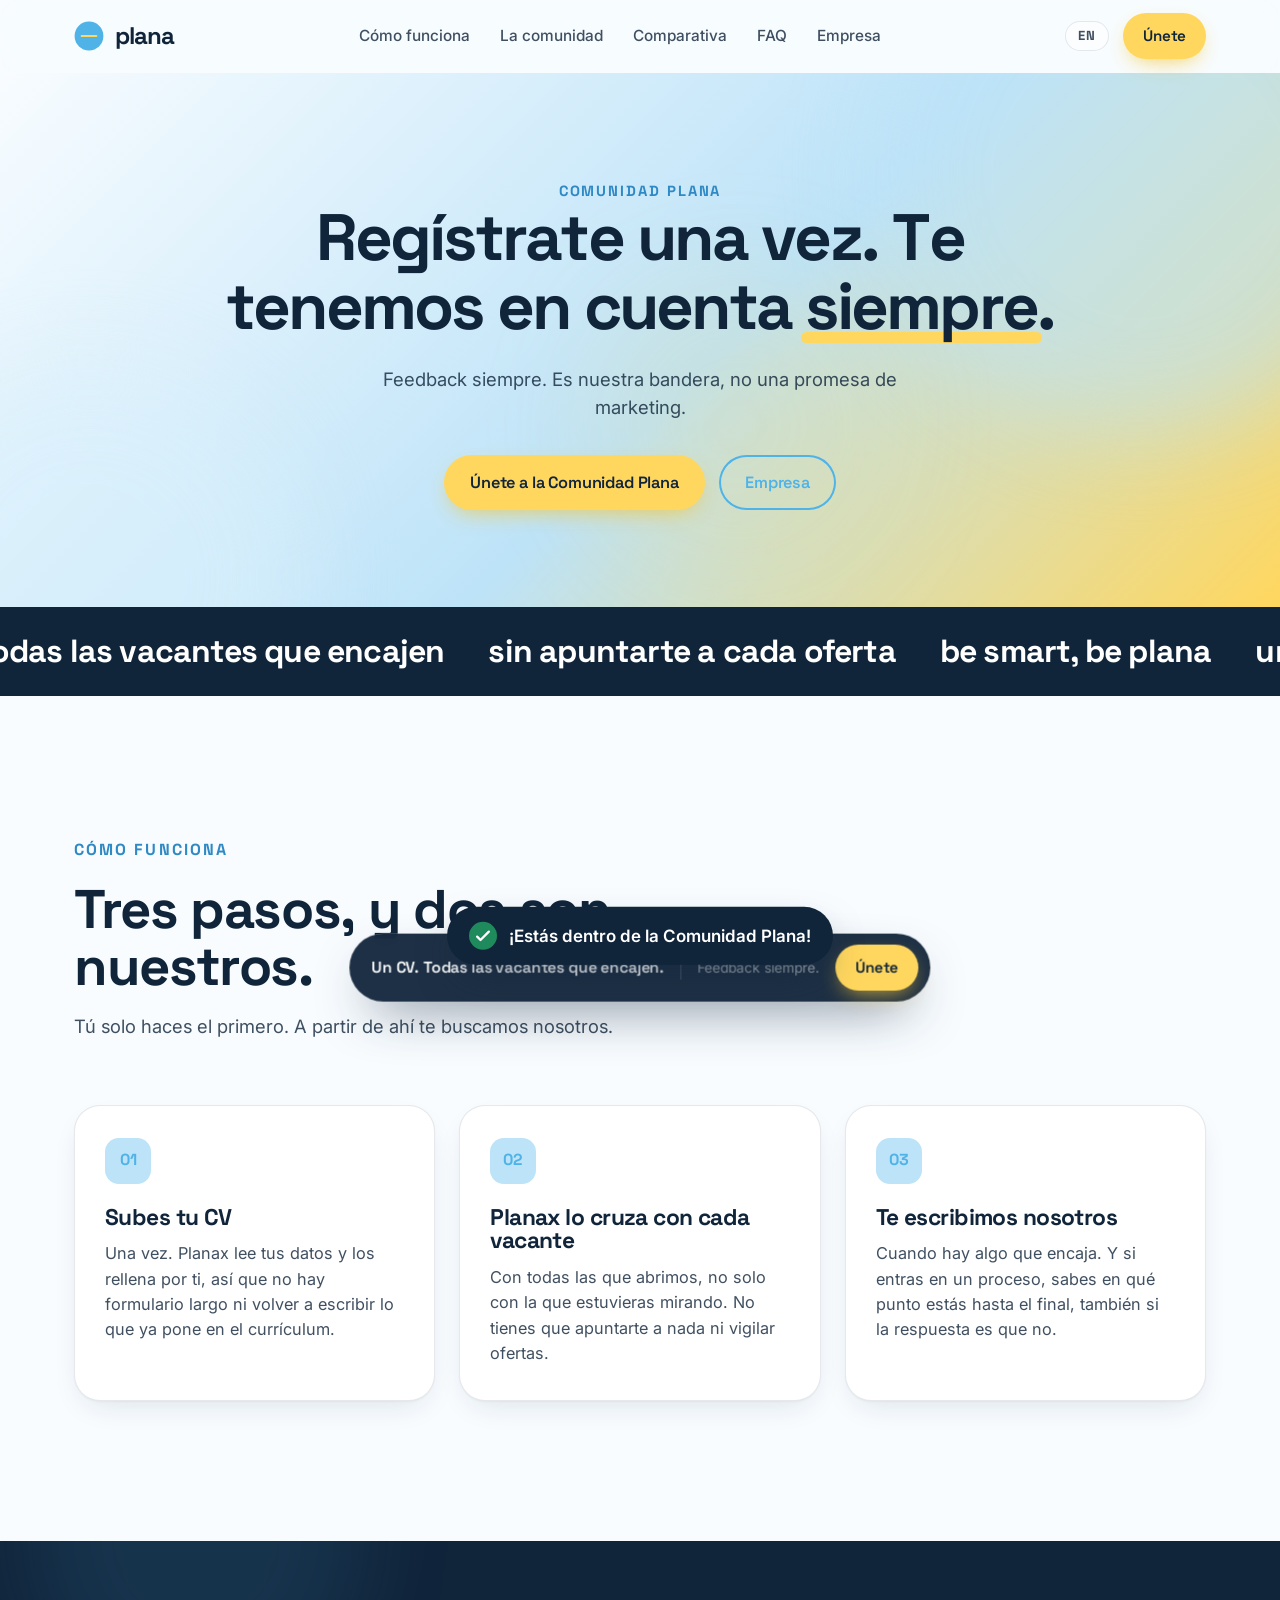
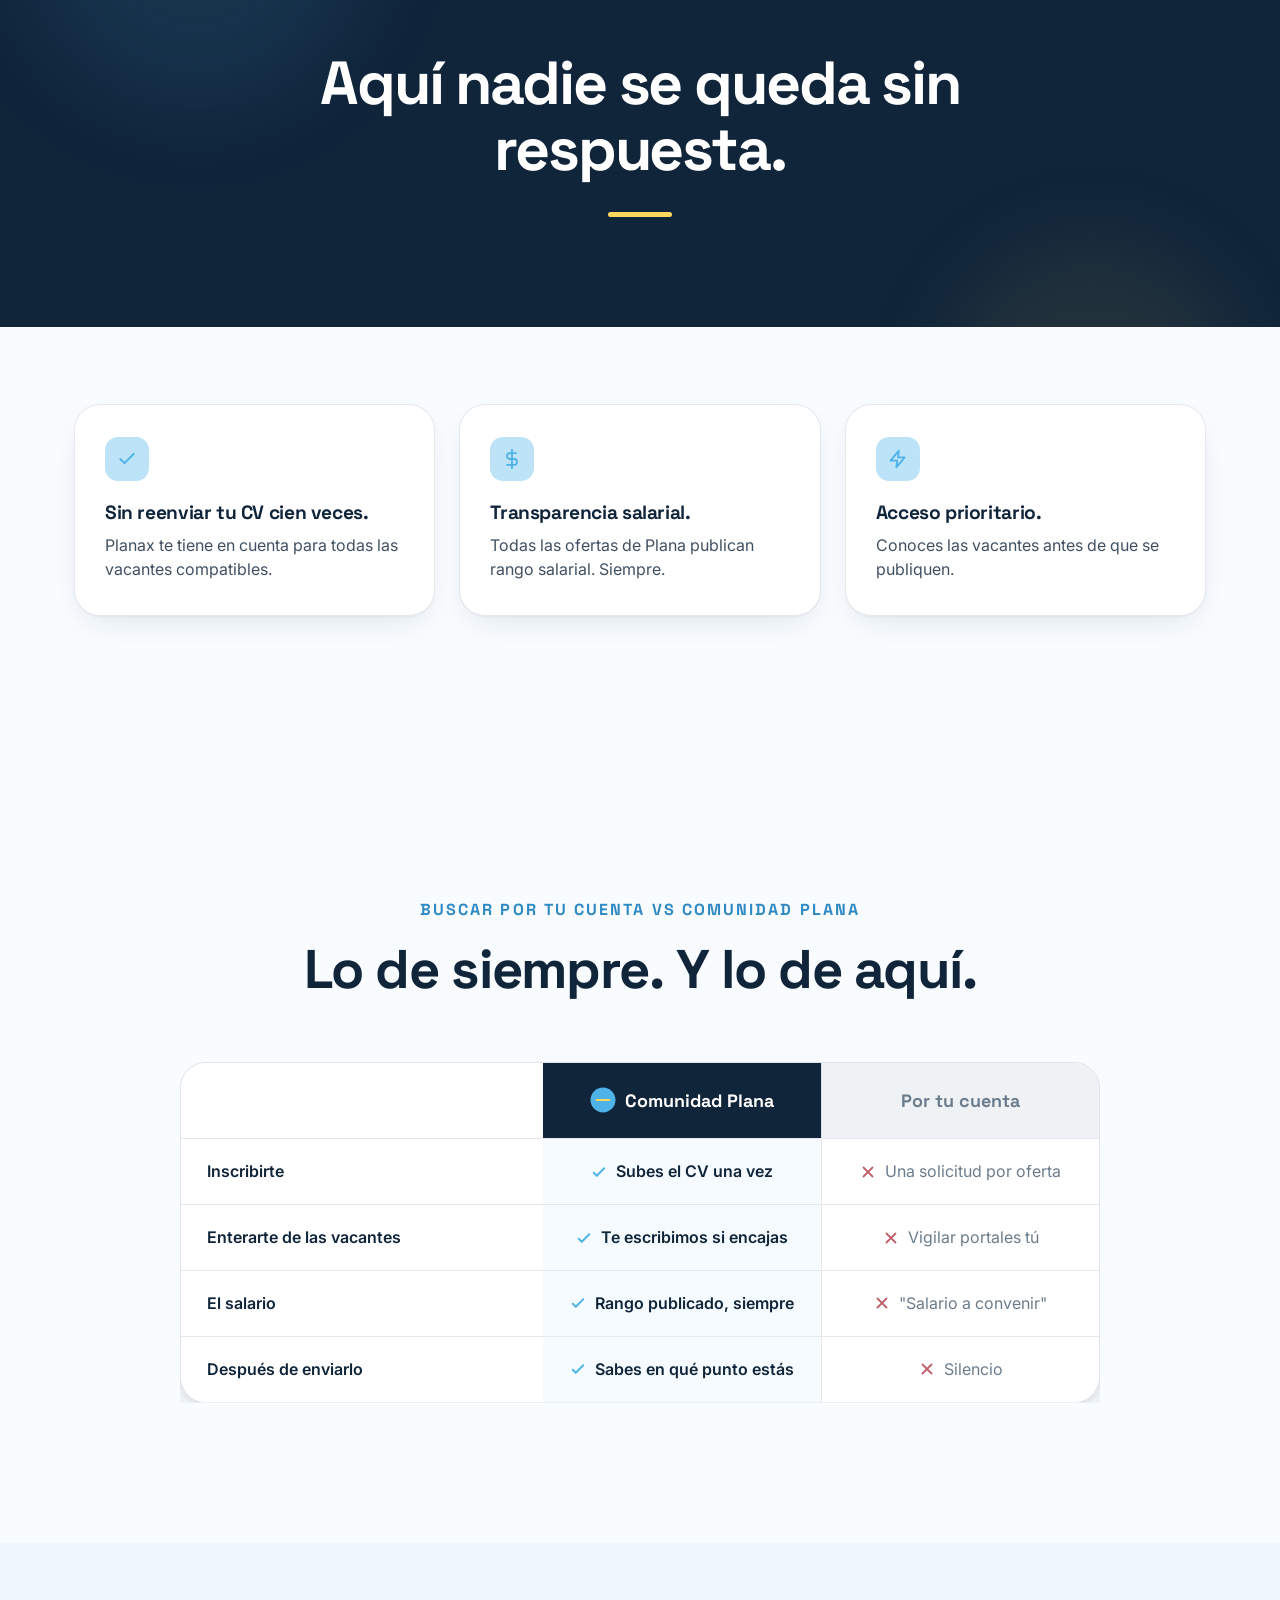
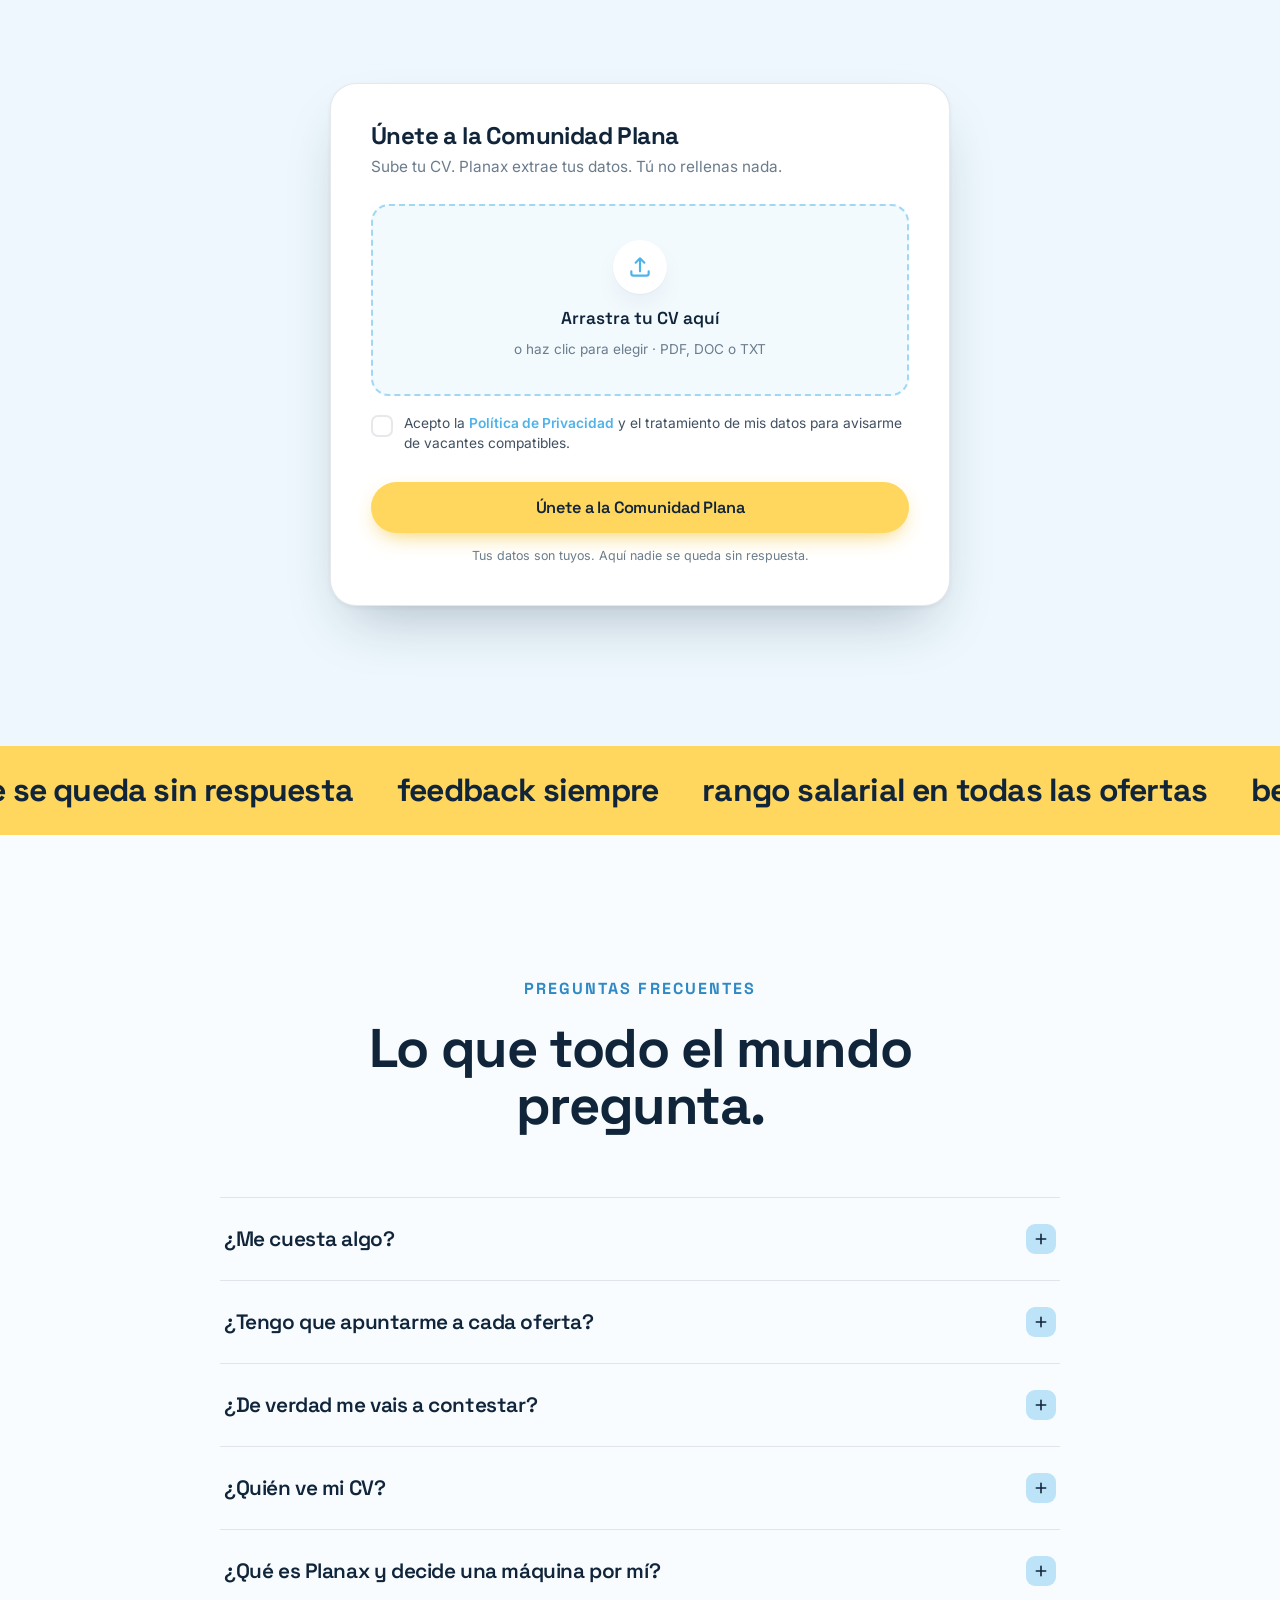
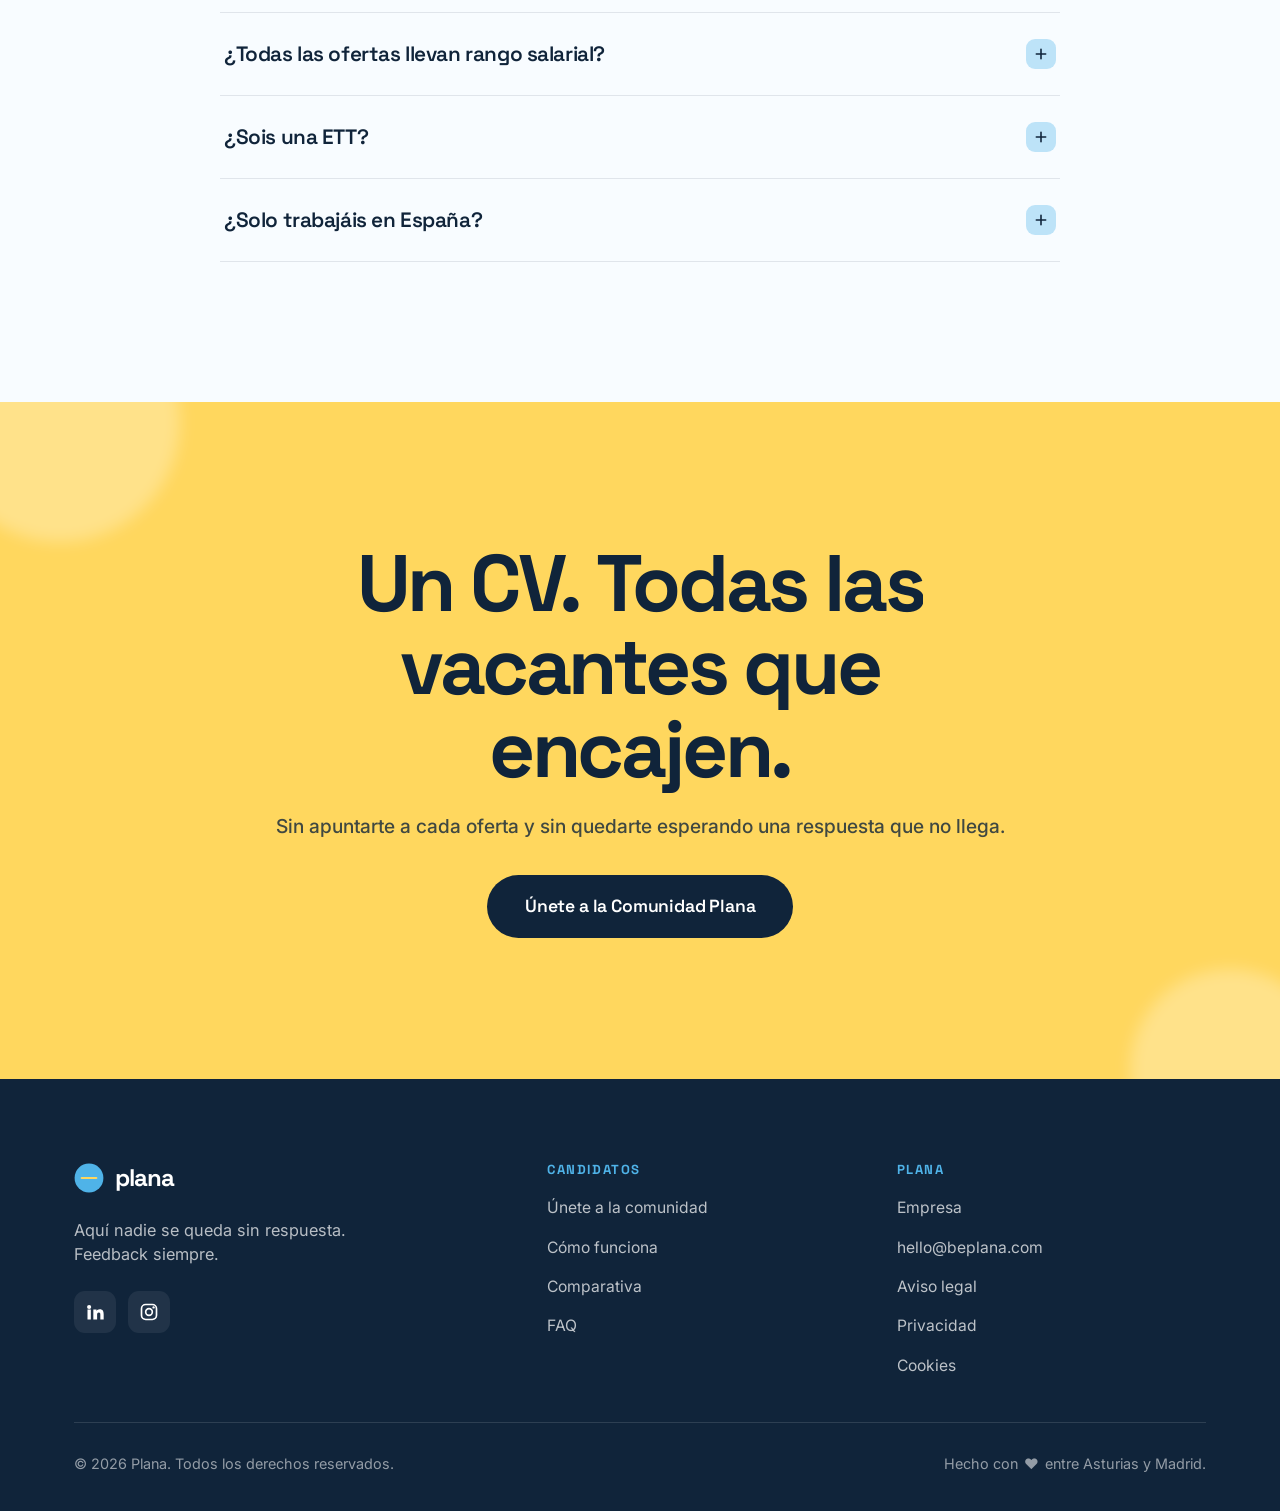
==== comunidad/index.html @ 270d73a2 "Quita el círculo lateral del hero de comunidad Era el último resto del isotipo que se posaba en la e" ====
<!DOCTYPE html>
<html lang="es">
<head>
<meta charset="UTF-8" />
<meta name="viewport" content="width=device-width, initial-scale=1.0" />
<title>Comunidad Plana — Regístrate una vez, te tenemos en cuenta siempre</title>
<meta name="description" content="La Comunidad Plana: súbenos tu CV una vez y te tenemos en cuenta para todas las vacantes compatibles. Feedback siempre, rango salarial en todas las ofertas y acceso prioritario." />
<meta name="theme-color" content="#F8FCFF" />

<!-- Open Graph -->
<meta property="og:type" content="website" />
<meta property="og:site_name" content="Plana" />
<meta property="og:title" content="Comunidad Plana" />
<meta property="og:description" content="Regístrate una vez. Te tenemos en cuenta siempre. Aquí nadie se queda sin respuesta." />
<meta property="og:locale" content="es_ES" />
<!-- Las cuatro etiquetas de abajo apuntan a GitHub Pages, que es donde vive
     la web hoy. Los scrapers de LinkedIn y compañía exigen URL absoluta, así
     que una ruta relativa no vale, y la imagen es la og.png de este repo, no
     la de la web de clientes. Si esto se muda a beplana.com hay que cambiar
     las cuatro a la vez. -->
<meta property="og:url" content="https://jaimemamalla.github.io/Plana-Clientes/comunidad/" />
<meta property="og:image" content="https://jaimemamalla.github.io/Plana-Clientes/comunidad/og.png" />
<meta property="og:image:width" content="1200" />
<meta property="og:image:height" content="630" />
<link rel="canonical" href="https://jaimemamalla.github.io/Plana-Clientes/comunidad/" />
<meta name="twitter:card" content="summary_large_image" />
<meta name="twitter:image" content="https://jaimemamalla.github.io/Plana-Clientes/comunidad/og.png" />
<meta name="twitter:title" content="Comunidad Plana" />
<meta name="twitter:description" content="Regístrate una vez. Te tenemos en cuenta siempre." />

<link rel="preconnect" href="https://fonts.googleapis.com" />
<link rel="preconnect" href="https://fonts.gstatic.com" crossorigin />
<link href="https://fonts.googleapis.com/css2?family=Space+Grotesk:wght@400;500;600;700&family=Inter:wght@400;500;600&display=swap" rel="stylesheet" />

<style>
/* ============ TOKENS ============ */

:root {
  --cielo: #4FB3E8;
  --cielo-claro: #BDE3F8;
  --sol: #FFD75E;
  --sol-deep: #F3C53A;
  --tinta: #10243A;
  --nube: #F8FCFF;
  --bruma: #6B7C8C;
  --tinta-80: rgba(16,36,58,.80);
  --tinta-60: rgba(16,36,58,.60);
  --line: rgba(16,36,58,.10);
  --card-shadow: 0 1px 2px rgba(16,36,58,.04), 0 12px 32px -12px rgba(16,36,58,.14);
  --card-shadow-lg: 0 2px 4px rgba(16,36,58,.05), 0 28px 60px -20px rgba(16,36,58,.28);
  --ff-head: 'Space Grotesk', system-ui, sans-serif;
  --ff-body: 'Inter', system-ui, sans-serif;
  --maxw: 1180px;
  --r: 18px;
  --r-lg: 26px;
}

/* ============ RESET ============ */

*,
*::before,
*::after {
  box-sizing: border-box;
  margin: 0;
  padding: 0;
}

html {
  scroll-behavior: smooth;
  -webkit-text-size-adjust: 100%;
}

body {
  font-family: var(--ff-body);
  background: var(--nube);
  color: var(--tinta);
  line-height: 1.55;
  font-size: 17px;
  -webkit-font-smoothing: antialiased;
  text-rendering: optimizeLegibility;
  overflow-x: hidden;
}

img,
svg {
  display: block;
  max-width: 100%;
}

a {
  color: inherit;
  text-decoration: none;
}

button {
  font-family: inherit;
  cursor: pointer;
  border: none;
  background: none;
}

input,
select {
  font-family: inherit;
}

:focus-visible {
  outline: 3px solid var(--cielo);
  outline-offset: 3px;
  border-radius: 6px;
}

::selection {
  background: var(--sol);
  color: var(--tinta);
}

h1,
h2,
h3,
h4 {
  font-family: var(--ff-head);
  font-weight: 700;
  line-height: 1.04;
  letter-spacing: -0.025em;
  color: var(--tinta);
}

/* ============ LAYOUT ============ */

.wrap {
  max-width: var(--maxw);
  margin: 0 auto;
  padding: 0 24px;
}

section {
  position: relative;
}

.eyebrow {
  font-family: var(--ff-head);
  font-weight: 700;
  font-size: 1rem;
  letter-spacing: .13em;
  text-transform: uppercase;
  color: #2E89C4;
  display: inline-flex;
  align-items: center;
  gap: .6em;
}


.section-pad {
  padding: clamp(72px,11vw,140px) 0;
}

/* ============ BUTTONS ============ */

.btn {
  display: inline-flex;
  align-items: center;
  justify-content: center;
  gap: .55em;
  font-family: var(--ff-head);
  font-weight: 600;
  font-size: 1.02rem;
  padding: 15px 26px;
  border-radius: 100px;
  letter-spacing: -0.01em;
  transition: transform .18s cubic-bezier(.2,.8,.2,1), box-shadow .25s, background .2s;
  white-space: nowrap;
}

.btn:active {
  transform: translateY(1px) scale(.99);
}

.btn-sol {
  background: var(--sol);
  color: var(--tinta);
  box-shadow: 0 8px 22px -8px rgba(243,197,58,.9);
}

.btn-sol:hover {
  background: #FFE27E;
  transform: translateY(-2px);
  box-shadow: 0 14px 30px -10px rgba(243,197,58,.95);
}

.btn-tinta {
  background: var(--tinta);
  color: #fff;
}

.btn-tinta:hover {
  background: #1c3a5c;
  transform: translateY(-2px);
}

.btn-ghost {
  background: transparent;
  color: var(--cielo);
  box-shadow: inset 0 0 0 2px var(--cielo);
}

.btn-ghost:hover {
  background: var(--cielo);
  color: #fff;
  transform: translateY(-2px);
}

.btn-cielo {
  background: var(--cielo);
  color: #fff;
  box-shadow: 0 8px 22px -8px rgba(79,179,232,.8);
}

.btn-cielo:hover {
  background: #3da3d9;
  transform: translateY(-2px);
}

.btn-sm {
  padding: 11px 20px;
  font-size: .95rem;
}

/* ============ NAV ============ */

header.nav {
  position: sticky;
  top: 0;
  z-index: 100;
  background: rgba(248,252,255,.78);
  backdrop-filter: saturate(160%) blur(14px);
  border-bottom: 1px solid transparent;
  transition: border-color .3s, box-shadow .3s, background .3s;
}

header.nav.scrolled {
  border-bottom-color: var(--line);
  box-shadow: 0 6px 24px -18px rgba(16,36,58,.5);
}

.nav-inner {
  display: flex;
  align-items: center;
  justify-content: space-between;
  height: 72px;
  max-width: var(--maxw);
  margin: 0 auto;
  padding: 0 24px;
}

.nav-links {
  display: flex;
  align-items: center;
  gap: 30px;
}

.nav-links a {
  font-size: .96rem;
  font-weight: 500;
  color: var(--tinta-80);
  transition: color .2s;
  position: relative;
}

.nav-links a:hover {
  color: var(--tinta);
}

.nav-cta {
  display: flex;
  align-items: center;
  gap: 14px;
}

.nav-toggle {
  display: none;
}

/* ============ LOGO ============ */

.logo {
  display: inline-flex;
  align-items: center;
  gap: 11px;
}

.logo .iso {
  width: 30px;
  height: 30px;
  flex: none;
}

.logo .word {
  font-family: var(--ff-head);
  font-weight: 700;
  font-size: 1.5rem;
  letter-spacing: -0.04em;
  color: var(--tinta);
  position: relative;
  line-height: 1;
}

.logo.neg .word {
  color: #fff;
}

/* ============ HERO ============ */

.hero {
  position: relative;
  overflow: hidden;
  padding: clamp(56px,9vw,104px) 0 clamp(56px,8vw,96px);
  background: linear-gradient(135deg,var(--nube) 0%,var(--cielo-claro) 55%,var(--sol) 100%);
}

.sky {
  position: absolute;
  inset: 0;
  z-index: 0;
  pointer-events: none;
  overflow: hidden;
}

.blob {
  position: absolute;
  border-radius: 50%;
  filter: blur(46px);
  opacity: .55;
  will-change: transform;
}

.blob.b1 {
  width: 520px;
  height: 520px;
  background: var(--cielo-claro);
  top: -160px;
  right: -120px;
  animation: float1 19s ease-in-out infinite;
}

.blob.b2 {
  width: 420px;
  height: 420px;
  background: #D9F0FC;
  bottom: -180px;
  left: -120px;
  animation: float2 23s ease-in-out infinite;
}

.blob.b3 {
  width: 300px;
  height: 300px;
  background: rgba(255,215,94,.28);
  top: 38%;
  left: 46%;
  filter: blur(60px);
  animation: float3 27s ease-in-out infinite;
}

@keyframes float1 {
  0%,
  100% {
    transform: translate(0,0) scale(1);
  }
  50% {
    transform: translate(-50px,40px) scale(1.08);
  }
}

@keyframes float2 {
  0%,
  100% {
    transform: translate(0,0) scale(1);
  }
  50% {
    transform: translate(60px,-36px) scale(1.06);
  }
}

@keyframes float3 {
  0%,
  100% {
    transform: translate(0,0);
  }
  50% {
    transform: translate(-40px,30px);
  }
}

.hero-grid {
  position: relative;
  z-index: 1;
  display: grid;
  grid-template-columns: 1.05fr .95fr;
  gap: 56px;
  align-items: center;
}

.hero h1 {
  font-size: clamp(3rem,7.4vw,5.6rem);
  line-height: .96;
  letter-spacing: -0.04em;
}

.hero h1 .mark {
  position: relative;
  white-space: nowrap;
}

.hero h1 .mark .ul {
  position: absolute;
  left: -2%;
  right: -2%;
  bottom: .07em;
  height: .16em;
  border-radius: 6px;
  background: var(--sol);
  z-index: -1;
  transform-origin: left;
  display: block;
}

.hero-sub {
  font-size: clamp(1.12rem,2vw,1.32rem);
  color: var(--tinta-80);
  max-width: 32ch;
  margin: 26px 0 34px;
  font-weight: 400;
  line-height: 1.5;
}

.hero-sub b {
  font-weight: 600;
  color: var(--tinta);
}

.hero-cta {
  display: flex;
  flex-wrap: wrap;
  gap: 14px;
  align-items: center;
}

/* hero visual card */

.hero-visual {
  position: relative;
}

.flatcard {
  background: #fff;
  border-radius: var(--r-lg);
  box-shadow: var(--card-shadow-lg);
  border: 1px solid var(--line);
  padding: 28px;
  position: relative;
  overflow: hidden;
}

.flatcard .fc-top {
  display: flex;
  justify-content: space-between;
  align-items: flex-start;
  margin-bottom: 6px;
}

.fc-label {
  font-size: .8rem;
  font-weight: 600;
  letter-spacing: .04em;
  text-transform: uppercase;
  color: var(--bruma);
}

.fc-old {
  display: flex;
  align-items: baseline;
  gap: 10px;
  color: var(--bruma);
}

.fc-old .v {
  font-family: var(--ff-head);
  font-weight: 700;
  font-size: 1.5rem;
  position: relative;
  display: inline-block;
}

.fc-old .v .cut {
  position: absolute;
  left: -4px;
  right: -4px;
  top: 52%;
  height: 3px;
  border-radius: 2px;
  background: #E15B5B;
  transform-origin: left;
  display: block;
  pointer-events: none;
}

.fc-new {
  font-family: var(--ff-head);
  font-weight: 700;
  font-size: 3.2rem;
  letter-spacing: -0.03em;
  line-height: 1;
  margin-top: 2px;
}

.fc-new small {
  font-size: 1rem;
  font-weight: 500;
  color: var(--bruma);
  font-family: var(--ff-body);
}

.fc-save {
  display: inline-flex;
  align-items: center;
  gap: 8px;
  margin-top: 16px;
  background: var(--sol);
  color: var(--tinta);
  font-family: var(--ff-head);
  font-weight: 700;
  font-size: 1.05rem;
  padding: 9px 16px;
  border-radius: 100px;
  white-space: nowrap;
}

/* EKG flatline inside hero card */

.ekg {
  margin-top: 24px;
  height: 54px;
  width: 100%;
  overflow: visible;
}

.ekg path {
  fill: none;
  stroke-width: 3.5;
  stroke-linecap: round;
  stroke-linejoin: round;
}

.ekg .rail {
  stroke: var(--line);
  stroke-width: 2;
}

.ekg .beat {
  stroke: var(--cielo);
}

.ekg .flat {
  stroke: var(--sol);
  stroke-width: 5;
}

.ekg .head {
  stroke: var(--cielo);
  stroke-width: 9;
  opacity: 0;
}

.ekg .sheen {
  stroke: #fff;
  stroke-width: 5;
  opacity: 0;
  mix-blend-mode: overlay;
}

.fc-replay {
  position: absolute;
  top: 14px;
  right: 14px;
  width: 30px;
  height: 30px;
  border-radius: 50%;
  display: grid;
  place-items: center;
  color: var(--bruma);
  background: transparent;
  opacity: 0;
  transition: opacity .25s, color .2s, background .2s;
}

.flatcard:hover .fc-replay,
.fc-replay:focus-visible {
  opacity: 1;
}

.fc-replay:hover {
  color: var(--cielo);
  background: rgba(79,179,232,.1);
}

/* social proof */

.proof {
  position: relative;
  z-index: 1;
  margin-top: clamp(44px,6vw,72px);
  border-top: 1px solid var(--line);
  padding-top: 26px;
  display: flex;
  align-items: center;
  gap: 16px;
  flex-wrap: wrap;
}

.proof .pill {
  display: inline-flex;
  align-items: center;
  gap: 9px;
  font-size: .86rem;
  font-weight: 600;
  color: var(--cielo);
  background: #fff;
  border: 1px solid var(--line);
  padding: 7px 14px;
  border-radius: 100px;
  box-shadow: var(--card-shadow);
}

.proof p {
  font-size: 1.02rem;
  color: var(--tinta-80);
  font-weight: 500;
  max-width: 62ch;
}

.proof p b {
  color: var(--tinta);
  font-weight: 600;
}

.hero .hero-copy .reveal {
  transition: none;
}

/* reveal animation */

.reveal {
  opacity: 0;
  transform: translateY(26px);
  transition: opacity .7s cubic-bezier(.2,.8,.2,1), transform .7s cubic-bezier(.2,.8,.2,1);
}

.reveal.in {
  opacity: 1;
  transform: none;
}

.reveal.d1 {
  transition-delay: .08s;
}

.reveal.d2 {
  transition-delay: .16s;
}

.reveal.d3 {
  transition-delay: .24s;
}

.reveal.d4 {
  transition-delay: .32s;
}

@media (prefers-reduced-motion: reduce) {
  * {
    animation: none !important;
    scroll-behavior: auto !important;
  }
  .reveal {
    opacity: 1;
    transform: none;
    transition: none;
  }
  .hero h1 .mark .ul {
    transform: scaleX(1);
  }
}

/* ============ SECTION HEAD ============ */

.sec-head {
  max-width: 62ch;
  margin-bottom: clamp(40px,5vw,64px);
}

.sec-head.center {
  margin-left: auto;
  margin-right: auto;
  text-align: center;
}

.sec-head h2 {
  font-size: clamp(2.1rem,4.6vw,3.4rem);
  margin-top: 18px;
}

.sec-head p {
  font-size: 1.15rem;
  color: var(--tinta-80);
  margin-top: 18px;
  line-height: 1.55;
}

.sec-head.center .eyebrow::before {
  display: none;
}

/* ============ CÓMO FUNCIONA ============ */

.steps {
  display: grid;
  grid-template-columns: repeat(3,1fr);
  gap: 24px;
  counter-reset: step;
}

.step {
  background: #fff;
  border: 1px solid var(--line);
  border-radius: var(--r-lg);
  padding: 32px 30px 34px;
  position: relative;
  box-shadow: var(--card-shadow);
  transition: transform .3s, box-shadow .3s;
  overflow: hidden;
}

.step:hover {
  transform: translateY(-5px);
  box-shadow: var(--card-shadow-lg);
}

.step::before {
  counter-increment: step;
  content: "0" counter(step);
  font-family: var(--ff-head);
  font-weight: 700;
  font-size: 1rem;
  color: var(--cielo);
  display: inline-flex;
  align-items: center;
  justify-content: center;
  width: 46px;
  height: 46px;
  border-radius: 14px;
  background: var(--cielo-claro);
  margin-bottom: 22px;
}

.step h3 {
  font-size: 1.42rem;
  margin-bottom: 12px;
}

.step p {
  color: var(--tinta-80);
  font-size: 1.02rem;
  line-height: 1.55;
}

.step .underbar {
  position: absolute;
  left: 0;
  bottom: 0;
  height: 5px;
  width: 0;
  background: var(--sol);
  transition: width .4s ease;
}

.step:hover .underbar {
  width: 100%;
}

@media(max-width:860px) {
  .steps {
    grid-template-columns: 1fr;
  }
}

/* ============ PACKS ============ */

#packs {
  background: linear-gradient(180deg,var(--nube) 0%,#EDF7FD 100%);
}

.packs-grid {
  display: grid;
  grid-template-columns: repeat(3,1fr);
  gap: 24px;
  align-items: stretch;
}

.pack {
  background: #fff;
  border: 1px solid var(--line);
  border-radius: var(--r-lg);
  padding: 34px 30px 32px;
  display: flex;
  flex-direction: column;
  box-shadow: var(--card-shadow);
  position: relative;
  transition: transform .3s, box-shadow .3s;
}

.pack:hover {
  transform: translateY(-6px);
  box-shadow: var(--card-shadow-lg);
}

.pack.feat {
  border: 2px solid var(--tinta);
  box-shadow: var(--card-shadow-lg);
  transform: scale(1.025);
}

.pack.feat:hover {
  transform: scale(1.025) translateY(-6px);
}

.pack-badge {
  position: absolute;
  top: -14px;
  left: 50%;
  transform: translateX(-50%);
  background: var(--sol);
  color: var(--tinta);
  font-family: var(--ff-head);
  font-weight: 700;
  font-size: .82rem;
  letter-spacing: .04em;
  padding: 7px 16px;
  border-radius: 100px;
  white-space: nowrap;
  box-shadow: 0 6px 16px -6px rgba(243,197,58,.9);
}

.pack-name {
  font-family: var(--ff-head);
  font-weight: 700;
  font-size: 1.5rem;
  letter-spacing: -0.02em;
}

.pack-for {
  color: var(--bruma);
  font-size: .95rem;
  margin: 8px 0 22px;
  line-height: 1.45;
  min-height: 2.8em;
}

.pack-price {
  font-family: var(--ff-head);
  font-weight: 700;
  font-size: 3.4rem;
  letter-spacing: -0.035em;
  line-height: 1;
  color: var(--tinta);
}

.pack-price small {
  display: block;
  font-family: var(--ff-body);
  font-weight: 500;
  font-size: .92rem;
  color: var(--bruma);
  letter-spacing: 0;
  margin-top: 8px;
}

.pack hr {
  border: none;
  border-top: 1px solid var(--line);
  margin: 24px 0;
}

.pack-feats {
  list-style: none;
  display: flex;
  flex-direction: column;
  gap: 13px;
  flex: 1;
}

.pack-feats li {
  display: flex;
  gap: 11px;
  font-size: .98rem;
  line-height: 1.4;
  color: var(--tinta-80);
}

.pack-feats li b {
  color: var(--tinta);
  font-weight: 600;
}

.pack-feats .tick {
  flex: none;
  margin-top: 2px;
}

.pack-feats .inc {
  font-weight: 600;
  color: var(--cielo);
}

.pack-cta {
  margin-top: 26px;
}

.pack-cta .btn {
  width: 100%;
}

.pack-guar {
  display: inline-flex;
  align-items: center;
  gap: 7px;
  margin-top: 16px;
  font-size: .85rem;
  font-weight: 600;
  color: var(--cielo);
  align-self: center;
}

@media(max-width:920px) {
  .packs-grid {
    grid-template-columns: 1fr;
    max-width: 460px;
    margin: 0 auto;
  }
  .pack.feat {
    transform: none;
  }
  .pack.feat:hover {
    transform: translateY(-6px);
  }
}

/* ============ ESCALA PLANA ============ */

.escala {
  margin-top: clamp(56px,7vw,84px);
}

.escala-head {
  text-align: center;
  margin-bottom: 34px;
}

.escala-head h3 {
  font-size: clamp(1.6rem,3vw,2.2rem);
}

.escala-head p {
  color: var(--tinta-80);
  margin-top: 10px;
  font-size: 1.05rem;
}

.escala-grid {
  display: grid;
  grid-template-columns: repeat(4,1fr);
  gap: 18px;
}

.tier {
  background: #fff;
  border: 1px solid var(--line);
  border-radius: var(--r);
  padding: 24px 22px;
  text-align: center;
  box-shadow: var(--card-shadow);
  position: relative;
  transition: transform .25s;
}

.tier:hover {
  transform: translateY(-4px);
}

.tier.unl {
  background: var(--tinta);
  border-color: var(--tinta);
}

.tier .vol {
  font-size: .9rem;
  font-weight: 600;
  color: var(--bruma);
  margin-bottom: 10px;
}

.tier.unl .vol {
  color: var(--cielo-claro);
}

.tier .disc {
  font-family: var(--ff-head);
  font-weight: 700;
  font-size: 2.4rem;
  letter-spacing: -0.03em;
  color: var(--tinta);
  line-height: 1;
}

.tier .disc.zero {
  color: var(--bruma);
}

.tier.unl .disc {
  color: var(--sol);
  font-size: 1.5rem;
  line-height: 1.1;
}

.tier .note {
  font-size: .85rem;
  color: var(--bruma);
  margin-top: 10px;
  line-height: 1.4;
}

.tier.unl .note {
  color: rgba(255,255,255,.78);
}

.tier.unl .btn {
  margin-top: 14px;
}

@media(max-width:820px) {
  .escala-grid {
    grid-template-columns: repeat(2,1fr);
  }
}

@media(max-width:440px) {
  .escala-grid {
    grid-template-columns: 1fr;
  }
}

/* ============ CALCULADORA ============ */

.calc {
  margin-top: clamp(56px,7vw,90px);
  background: var(--tinta);
  border-radius: var(--r-lg);
  padding: clamp(32px,5vw,56px);
  color: #fff;
  overflow: hidden;
  position: relative;
  box-shadow: var(--card-shadow-lg);
}

.calc-grid {
  display: grid;
  grid-template-columns: 1fr 1.1fr;
  gap: clamp(32px,5vw,64px);
  align-items: center;
  position: relative;
  z-index: 1;
}

.calc h3 {
  color: #fff;
  font-size: clamp(1.7rem,3vw,2.3rem);
}

.calc .eyebrow {
  color: var(--sol);
}

.calc .eyebrow::before {
  background: var(--sol);
}

.calc-sub {
  color: rgba(255,255,255,.7);
  margin: 14px 0 30px;
  font-size: 1.05rem;
}

.field {
  margin-bottom: 26px;
}

.field label {
  display: flex;
  justify-content: space-between;
  align-items: baseline;
  font-weight: 600;
  font-size: .95rem;
  margin-bottom: 12px;
}

.field label .lv {
  font-family: var(--ff-head);
  font-weight: 700;
  color: var(--sol);
  font-size: 1.05rem;
}

.salary-input {
  position: relative;
  display: flex;
  align-items: center;
}

.salary-input span {
  position: absolute;
  left: 18px;
  font-family: var(--ff-head);
  font-weight: 700;
  font-size: 1.2rem;
  color: rgba(255,255,255,.5);
}

.salary-input input[type=number] {
  width: 100%;
  background: rgba(255,255,255,.06);
  border: 1.5px solid rgba(255,255,255,.16);
  border-radius: 14px;
  color: #fff;
  font-family: var(--ff-head);
  font-weight: 700;
  font-size: 1.4rem;
  padding: 15px 18px 15px 42px;
  letter-spacing: -0.02em;
}

.salary-input input:focus {
  border-color: var(--sol);
  background: rgba(255,255,255,.1);
  outline: none;
}

input[type=range] {
  -webkit-appearance: none;
  width: 100%;
  height: 6px;
  border-radius: 6px;
  background: rgba(255,255,255,.18);
  outline: none;
}

input[type=range]::-webkit-slider-thumb {
  -webkit-appearance: none;
  width: 24px;
  height: 24px;
  border-radius: 50%;
  background: var(--sol);
  cursor: pointer;
  border: 4px solid var(--tinta);
  box-shadow: 0 0 0 1.5px var(--sol);
}

input[type=range]::-moz-range-thumb {
  width: 24px;
  height: 24px;
  border-radius: 50%;
  background: var(--sol);
  cursor: pointer;
  border: 4px solid var(--tinta);
  box-shadow: 0 0 0 1.5px var(--sol);
}

.range-row {
  display: flex;
  justify-content: space-between;
  font-size: .78rem;
  color: rgba(255,255,255,.5);
  margin-top: 8px;
}

/* results */

.calc-result {
  background: rgba(255,255,255,.05);
  border: 1px solid rgba(255,255,255,.12);
  border-radius: var(--r);
  padding: 30px;
}

.cr-line {
  display: flex;
  justify-content: space-between;
  align-items: center;
  padding: 16px 0;
  border-bottom: 1px solid rgba(255,255,255,.1);
}

.cr-line:first-child {
  padding-top: 0;
}

.cr-line .lbl {
  color: rgba(255,255,255,.74);
  font-size: .98rem;
}

.cr-line .amt {
  font-family: var(--ff-head);
  font-weight: 700;
  font-size: 1.7rem;
  letter-spacing: -0.02em;
}

.cr-line.agency .amt {
  color: #fff;
  text-decoration: line-through;
  text-decoration-color: #E96B6B;
  text-decoration-thickness: 3px;
  opacity: .85;
}

.cr-line.plana .amt {
  color: var(--cielo);
}

.cr-save {
  text-align: center;
  padding-top: 24px;
}

.cr-save .cap {
  font-size: .92rem;
  color: rgba(255,255,255,.7);
  text-transform: uppercase;
  letter-spacing: .1em;
  font-weight: 600;
}

.cr-save .big {
  font-family: var(--ff-head);
  font-weight: 700;
  font-size: clamp(3rem,7vw,4.4rem);
  color: var(--sol);
  letter-spacing: -0.04em;
  line-height: 1;
  margin: 8px 0 4px;
}

.cr-save .pct {
  font-size: 1.05rem;
  font-weight: 600;
  color: var(--sol);
}

.calc::after {
  content: "";
  position: absolute;
  width: 380px;
  height: 380px;
  border-radius: 50%;
  background: radial-gradient(circle,rgba(79,179,232,.4),transparent 70%);
  top: -140px;
  right: -100px;
  filter: blur(20px);
}

@media(max-width:860px) {
  .calc-grid {
    grid-template-columns: 1fr;
    gap: 36px;
  }
}

/* ============ PLANAX ============ */

#planax {
  background: var(--tinta);
  color: #fff;
  overflow: hidden;
  position: relative;
}

#planax .wrap {
  position: relative;
  z-index: 2;
}

.px-bg {
  position: absolute;
  inset: 0;
  z-index: 0;
  pointer-events: none;
  overflow: hidden;
}

.px-bg .grid {
  position: absolute;
  inset: -2px;
  background-image: linear-gradient(rgba(255,255,255,.04) 1px,transparent 1px),linear-gradient(90deg,rgba(255,255,255,.04) 1px,transparent 1px);
  background-size: 44px 44px;
  mask-image: radial-gradient(ellipse 80% 70% at 50% 30%,#000 30%,transparent 80%);
  -webkit-mask-image: radial-gradient(ellipse 80% 70% at 50% 30%,#000 30%,transparent 80%);
}

.px-bg .glow {
  position: absolute;
  border-radius: 50%;
  filter: blur(60px);
}

.px-bg .glow.y {
  width: 520px;
  height: 520px;
  background: rgba(255,215,94,.14);
  top: -120px;
  left: 50%;
  transform: translateX(-50%);
}

.px-bg .glow.c {
  width: 460px;
  height: 460px;
  background: rgba(79,179,232,.22);
  bottom: -200px;
  right: -120px;
}

#planax .eyebrow {
  color: var(--sol);
}

#planax .eyebrow::before {
  background: var(--sol);
}

#planax h2 {
  color: #fff;
}

/* head */

.px-head {
  text-align: center;
  max-width: 60ch;
  margin: 0 auto clamp(40px,5vw,60px);
}

.px-badge {
  display: inline-flex;
  align-items: center;
  gap: 9px;
  background: rgba(255,215,94,.1);
  border: 1px solid rgba(255,215,94,.32);
  color: var(--sol);
  font-family: var(--ff-head);
  font-weight: 600;
  font-size: .82rem;
  letter-spacing: .04em;
  padding: 8px 16px;
  border-radius: 100px;
  margin-bottom: 24px;
}

.px-badge .live {
  width: 9px;
  height: 9px;
  border-radius: 50%;
  background: var(--sol);
  box-shadow: 0 0 0 0 rgba(255,215,94,.7);
  animation: live 1.8s ease-out infinite;
}

@keyframes live {
  0% {
    box-shadow: 0 0 0 0 rgba(255,215,94,.6);
  }
  70% {
    box-shadow: 0 0 0 11px rgba(255,215,94,0);
  }
  100% {
    box-shadow: 0 0 0 0 rgba(255,215,94,0);
  }
}

.px-head h2 {
  font-size: clamp(2.4rem,5.6vw,4rem);
  letter-spacing: -0.04em;
}

.px-head h2 .y {
  color: var(--sol);
}

.px-head p {
  color: rgba(255,255,255,.72);
  font-size: clamp(1.05rem,2vw,1.25rem);
  margin-top: 18px;
}

/* stage: live panel + side */

.px-stage {
  display: grid;
  grid-template-columns: 1.18fr .82fr;
  gap: clamp(28px,4vw,48px);
  align-items: center;
  margin-bottom: clamp(40px,5vw,60px);
}

.panel {
  background: linear-gradient(180deg,rgba(255,255,255,.07),rgba(255,255,255,.03));
  border: 1px solid rgba(255,255,255,.14);
  border-radius: 22px;
  padding: 24px;
  box-shadow: 0 40px 80px -30px rgba(0,0,0,.6);
  backdrop-filter: blur(6px);
  position: relative;
  overflow: hidden;
}

.panel-top {
  display: flex;
  align-items: center;
  justify-content: space-between;
  gap: 12px;
  padding-bottom: 18px;
  border-bottom: 1px solid rgba(255,255,255,.1);
}

.panel-top .role {
  font-family: var(--ff-head);
  font-weight: 700;
  font-size: 1.12rem;
  letter-spacing: -0.02em;
}

.panel-top .loc {
  font-size: .82rem;
  color: rgba(255,255,255,.5);
}

.panel-top .status {
  display: inline-flex;
  align-items: center;
  gap: 7px;
  font-size: .78rem;
  font-weight: 600;
  color: #6FE0A8;
  background: rgba(111,224,168,.12);
  padding: 6px 12px;
  border-radius: 100px;
}

.panel-top .status .d {
  width: 7px;
  height: 7px;
  border-radius: 50%;
  background: #6FE0A8;
  animation: live 1.8s ease-out infinite;
}

.panel-pipe {
  display: grid;
  grid-template-columns: repeat(3,1fr);
  gap: 12px;
  margin: 20px 0;
}

.pipe {
  background: rgba(255,255,255,.04);
  border: 1px solid rgba(255,255,255,.08);
  border-radius: 14px;
  padding: 16px 14px;
}

.pipe .num {
  font-family: var(--ff-head);
  font-weight: 700;
  font-size: 1.9rem;
  letter-spacing: -0.03em;
  line-height: 1;
}

.pipe.f .num {
  color: var(--sol);
}

.pipe .lbl {
  font-size: .76rem;
  color: rgba(255,255,255,.55);
  margin-top: 6px;
}

.pipe .bar {
  height: 4px;
  border-radius: 3px;
  background: rgba(255,255,255,.1);
  margin-top: 12px;
  overflow: hidden;
}

.pipe .bar i {
  display: block;
  height: 100%;
  border-radius: 3px;
  background: var(--cielo);
  width: 0;
  transition: width 1.1s cubic-bezier(.2,.8,.2,1);
}

.pipe.f .bar i {
  background: var(--sol);
}

/* panel pulse strip */

.panel-pulse {
  height: 42px;
  margin: 4px 0 18px;
}

.panel-pulse svg {
  width: 100%;
  height: 100%;
  overflow: visible;
}

.panel-pulse .pl {
  fill: none;
  stroke: var(--sol);
  stroke-width: 2.2;
  stroke-linecap: round;
  stroke-linejoin: round;
  filter: drop-shadow(0 0 5px rgba(255,215,94,.7));
}

.panel-pulse .pb {
  fill: none;
  stroke: rgba(255,255,255,.1);
  stroke-width: 1.5;
}

.panel-pulse .dot {
  fill: var(--sol);
  filter: drop-shadow(0 0 7px rgba(255,215,94,.95));
}

/* insight chips */

.panel-ins {
  display: flex;
  flex-wrap: wrap;
  gap: 10px;
  margin-bottom: 18px;
}

.chip-i {
  display: inline-flex;
  align-items: center;
  gap: 8px;
  background: rgba(79,179,232,.1);
  border: 1px solid rgba(79,179,232,.28);
  border-radius: 12px;
  padding: 9px 13px;
  font-size: .82rem;
}

.chip-i b {
  font-family: var(--ff-head);
  font-weight: 700;
  color: #fff;
}

.chip-i span {
  color: rgba(255,255,255,.6);
}

/* candidate rows */

.panel-cands {
  display: flex;
  flex-direction: column;
  gap: 10px;
}

.cand {
  display: flex;
  align-items: center;
  gap: 13px;
  background: rgba(255,255,255,.03);
  border: 1px solid rgba(255,255,255,.07);
  border-radius: 12px;
  padding: 11px 14px;
}

.cand .av {
  width: 36px;
  height: 36px;
  border-radius: 50%;
  flex: none;
  display: flex;
  align-items: center;
  justify-content: center;
  font-family: var(--ff-head);
  font-weight: 700;
  font-size: .86rem;
  color: var(--tinta);
}

.cand .nm {
  flex: 1;
  min-width: 0;
}

.cand .nm .n {
  font-weight: 600;
  font-size: .92rem;
}

.cand .nm .t {
  font-size: .76rem;
  color: rgba(255,255,255,.5);
}

.cand .score {
  font-family: var(--ff-head);
  font-weight: 700;
  font-size: 1.05rem;
  color: var(--sol);
}

/* side */

.px-side .anchor {
  font-family: var(--ff-head);
  font-weight: 600;
  font-size: clamp(1.5rem,2.6vw,2rem);
  line-height: 1.25;
  letter-spacing: -0.025em;
  color: #fff;
}

.px-side .anchor .y {
  color: var(--sol);
}

.px-side .hl {
  display: flex;
  gap: 14px;
  margin-top: 26px;
}

.px-side .hl .v {
  font-family: var(--ff-head);
  font-weight: 700;
  font-size: 2.4rem;
  letter-spacing: -0.03em;
  line-height: 1;
  color: var(--sol);
}

.px-side .hl .k {
  font-size: .84rem;
  color: rgba(255,255,255,.6);
  margin-top: 4px;
  max-width: 16ch;
}

.px-side .hldiv {
  width: 1px;
  background: rgba(255,255,255,.14);
}

/* features */

.planax-feats {
  display: grid;
  grid-template-columns: repeat(3,1fr);
  gap: 18px;
}

.pf {
  position: relative;
  background: rgba(255,255,255,.04);
  border: 1px solid rgba(255,255,255,.1);
  border-radius: var(--r);
  padding: 26px 24px;
  transition: border-color .3s, background .3s, transform .3s;
  overflow: hidden;
}

.pf::after {
  content: "";
  position: absolute;
  left: 0;
  right: 0;
  top: 0;
  height: 2px;
  background: linear-gradient(90deg,transparent,var(--sol),transparent);
  transform: scaleX(0);
  transition: transform .4s ease;
}

.pf:hover {
  border-color: rgba(255,215,94,.45);
  background: rgba(255,255,255,.07);
  transform: translateY(-4px);
}

.pf:hover::after {
  transform: scaleX(1);
}

.pf-ico {
  width: 46px;
  height: 46px;
  border-radius: 13px;
  background: rgba(255,215,94,.14);
  border: 1px solid rgba(255,215,94,.2);
  display: flex;
  align-items: center;
  justify-content: center;
  margin-bottom: 18px;
}

.pf h3 {
  color: #fff;
  font-size: 1.18rem;
  margin-bottom: 8px;
}

.pf p {
  color: rgba(255,255,255,.68);
  font-size: .97rem;
  line-height: 1.5;
}

@media(max-width:980px) {
  .px-stage {
    grid-template-columns: 1fr;
    gap: 32px;
  }
  .planax-feats {
    grid-template-columns: 1fr 1fr;
  }
}

@media(max-width:640px) {
  .planax-feats {
    grid-template-columns: 1fr;
  }
  .panel-pipe {
    gap: 8px;
  }
  .pipe {
    padding: 13px 11px;
  }
  .pipe .num {
    font-size: 1.5rem;
  }
}

/* ============ COMPARATIVA ============ */

.compare {
  max-width: 920px;
  margin: 0 auto;
  border-radius: var(--r-lg);
  overflow: hidden;
  box-shadow: var(--card-shadow-lg);
  border: 1px solid var(--line);
}

.compare-head {
  display: grid;
  grid-template-columns: 1.3fr 1fr 1fr;
}

.compare-head>div {
  padding: 24px 26px;
  font-family: var(--ff-head);
  font-weight: 700;
  font-size: 1.12rem;
}

.ch-spacer {
  background: #fff;
}

.ch-agency {
  background: #EEF2F5;
  color: var(--bruma);
  text-align: center;
  border-left: 1px solid var(--line);
}

.ch-plana {
  background: var(--tinta);
  color: #fff;
  text-align: center;
  display: flex;
  align-items: center;
  justify-content: center;
  gap: 9px;
}

.ch-plana .dot {
  width: 22px;
  height: 22px;
  border-radius: 50%;
  background: #fff;
  display: inline-flex;
  align-items: center;
  justify-content: center;
}

.crow {
  display: grid;
  grid-template-columns: 1.3fr 1fr 1fr;
  background: #fff;
  border-top: 1px solid var(--line);
}

.crow>div {
  padding: 20px 26px;
  display: flex;
  align-items: center;
  font-size: 1rem;
}

.crow .feat-label {
  font-weight: 600;
  color: var(--tinta);
}

.crow .c-agency {
  justify-content: center;
  text-align: center;
  color: var(--bruma);
  border-left: 1px solid var(--line);
  gap: 8px;
}

.crow .c-plana {
  justify-content: center;
  text-align: center;
  color: var(--tinta);
  font-weight: 600;
  background: rgba(189,227,248,.16);
  gap: 8px;
}

.x-ico,
.v-ico {
  flex: none;
}

@media(max-width:680px) {
  .compare-head>div,
  .crow>div {
    padding: 14px 14px;
    font-size: .9rem;
  }
  .crow .feat-label {
    font-size: .85rem;
  }
}

.gshape {
  position: absolute;
  pointer-events: none;
  z-index: 0;
  border-radius: 50%;
  filter: blur(48px);
  opacity: .5;
  will-change: transform;
}

@keyframes floatA {
  0%,
  100% {
    transform: translate(0,0) scale(1);
  }
  50% {
    transform: translate(26px,-30px) scale(1.12);
  }
}

@keyframes floatB {
  0%,
  100% {
    transform: translate(0,0) scale(1);
  }
  50% {
    transform: translate(-32px,24px) scale(1.1);
  }
}

.gshape.fa {
  animation: floatA 19s ease-in-out infinite;
}

.gshape.fb {
  animation: floatB 24s ease-in-out infinite;
}

/* ============ COMUNIDAD ============ */

.hero-solo {
  position: relative;
  z-index: 1;
  max-width: 880px;
  margin: 0 auto;
  text-align: center;
}

.hero-solo .eyebrow {
  justify-content: center;
}

/* Mas especifico que el .hero h1 del bloque de abajo, que va a 124px:
   ese titular es para "El fee ha muerto.", este tiene 48 caracteres. */
.hero .hero-solo h1 {
  font-size: clamp(2.4rem,5.2vw,4.1rem);
  line-height: 1.04;
}

.hero-solo .hero-sub {
  max-width: 46ch;
  margin-left: auto;
  margin-right: auto;
}

.hero-solo .hero-cta {
  justify-content: center;
}

/* letras del titular: cada una entra desde su distancia al centro de su
   propia línea, así que hace falta perspectiva en el contenedor */
.hero-solo h1 {
  perspective: 560px;
}

.hero-solo h1 .hw {
  display: inline-block;
  white-space: nowrap;
}

.hero-solo h1 .hc {
  display: inline-block;
  opacity: 0;
  transform: translateX(var(--hx,0)) rotateX(var(--hr,0));
  transition: transform 1.1s cubic-bezier(.16,1,.3,1), opacity .7s ease;
}

.hero-solo h1.hin .hc {
  opacity: 1;
  transform: none;
}

/* La bandera: el titular de #ventajas, en su propia banda oscura para
   partir una pagina que si no seria clara de arriba abajo. */

.bandera {
  background: var(--tinta);
  overflow: hidden;
  padding: clamp(64px,9vw,110px) 0;
}

.bandera-txt {
  position: relative;
  z-index: 1;
  color: #fff;
  text-align: center;
  max-width: 20ch;
  margin: 0 auto;
  font-size: clamp(2.1rem,5.4vw,3.8rem);
  line-height: 1.08;
  letter-spacing: -0.035em;
}

.bandera-txt::after {
  content: "";
  display: block;
  width: 64px;
  height: 5px;
  border-radius: 3px;
  background: var(--sol);
  margin: 30px auto 0;
}

.vent-grid {
  display: grid;
  grid-template-columns: repeat(3,1fr);
  gap: 24px;
}

.vent {
  background: #fff;
  border: 1px solid var(--line);
  border-radius: var(--r-lg);
  padding: 32px 30px 34px;
  box-shadow: var(--card-shadow);
  transition: transform .3s, box-shadow .3s;
}

.vent:hover {
  transform: translateY(-5px);
  box-shadow: var(--card-shadow-lg);
}

.vent .ci {
  width: 44px;
  height: 44px;
  border-radius: 13px;
  background: var(--cielo-claro);
  display: flex;
  align-items: center;
  justify-content: center;
  margin-bottom: 22px;
}

.vent h3 {
  font-size: 1.2rem;
  letter-spacing: -0.02em;
  margin-bottom: 10px;
}

.vent p {
  color: var(--tinta-80);
  font-size: 1rem;
  line-height: 1.5;
}

/* Menos aire arriba: la banda oscura de encima hace de titular de esta
   seccion, asi que las tarjetas tienen que leerse pegadas a ella. */
#ventajas {
  padding-top: clamp(48px,6vw,84px);
}

#unete {
  background: #EDF7FD;
}

.unete-inner {
  max-width: 620px;
  margin: 0 auto;
}

@media(max-width:860px) {
  .vent-grid {
    grid-template-columns: 1fr;
  }
}

/* ============ FAQ ============ */

.faq-wrap {
  max-width: 840px;
  margin: 0 auto;
}

.faq-item {
  border-bottom: 1px solid var(--line);
}

.faq-item:first-child {
  border-top: 1px solid var(--line);
}

.faq-q {
  width: 100%;
  display: flex;
  justify-content: space-between;
  align-items: center;
  gap: 20px;
  text-align: left;
  padding: 26px 4px;
  font-family: var(--ff-head);
  font-weight: 600;
  font-size: clamp(1.08rem,2vw,1.3rem);
  letter-spacing: -0.02em;
  color: var(--tinta);
  transition: color .2s;
}

.faq-q:hover {
  color: var(--cielo);
}

.faq-ico {
  flex: none;
  width: 30px;
  height: 30px;
  border-radius: 9px;
  background: var(--cielo-claro);
  display: flex;
  align-items: center;
  justify-content: center;
  transition: background .25s, transform .35s;
}

.faq-ico svg {
  transition: transform .35s;
}

.faq-item.open .faq-ico {
  background: var(--sol);
}

.faq-item.open .faq-ico svg {
  transform: rotate(45deg);
}

.faq-a {
  overflow: hidden;
  max-height: 0;
  transition: max-height .4s cubic-bezier(.4,0,.2,1);
}

.faq-a-inner {
  padding: 0 4px 28px;
  color: var(--tinta-80);
  font-size: 1.04rem;
  line-height: 1.6;
  max-width: 68ch;
}

.faq-a-inner b {
  color: var(--tinta);
  font-weight: 600;
}

/* ============ CTA FINAL ============ */

#cta {
  background: var(--sol);
  overflow: hidden;
  position: relative;
}

.cta-inner {
  text-align: center;
  max-width: 760px;
  margin: 0 auto;
  position: relative;
  z-index: 1;
}

#cta h2 {
  font-size: clamp(2.6rem,7vw,5rem);
  color: var(--tinta);
  letter-spacing: -0.04em;
}

#cta p {
  font-size: 1.2rem;
  color: var(--tinta-80);
  margin: 20px 0 34px;
  font-weight: 500;
}

#cta .btn {
  font-size: 1.1rem;
  padding: 18px 38px;
}

#cta::before,
#cta::after {
  content: "";
  position: absolute;
  border-radius: 50%;
  background: rgba(255,255,255,.28);
  filter: blur(8px);
}

#cta::before {
  width: 240px;
  height: 240px;
  top: -100px;
  left: -60px;
}

#cta::after {
  width: 200px;
  height: 200px;
  bottom: -90px;
  right: -50px;
}

/* form */

.com-form {
  background: #fff;
  border: 1px solid var(--line);
  border-radius: var(--r-lg);
  padding: clamp(28px,4vw,40px);
  box-shadow: var(--card-shadow-lg);
}

.com-form h3 {
  font-size: 1.5rem;
  margin-bottom: 6px;
}

.com-form .sub {
  color: var(--bruma);
  font-size: .96rem;
  margin-bottom: 26px;
}

.fg {
  margin-bottom: 18px;
}

.fg label {
  display: block;
  font-weight: 600;
  font-size: .9rem;
  margin-bottom: 7px;
}

.fg label .opt {
  color: var(--bruma);
  font-weight: 400;
}

.fg input {
  width: 100%;
  padding: 13px 16px;
  border: 1.5px solid var(--line);
  border-radius: 12px;
  font-size: 1rem;
  color: var(--tinta);
  background: var(--nube);
  transition: border-color .2s, background .2s;
}

.fg input:focus {
  outline: none;
  border-color: var(--cielo);
  background: #fff;
}

.fg input[type=file] {
  padding: 10px 12px;
  font-size: .9rem;
  color: var(--bruma);
}

.fg-row {
  display: grid;
  grid-template-columns: 1fr 1fr;
  gap: 16px;
}

.com-form .btn {
  width: 100%;
  margin-top: 8px;
}

.com-form .legal {
  font-size: .78rem;
  color: var(--bruma);
  text-align: center;
  margin-top: 14px;
  line-height: 1.4;
}

@media(max-width:860px) {
  .fg-row {
    grid-template-columns: 1fr;
  }
}

/* ===== DROPZONE (glass) ===== */

.dropzone {
  display: block;
  position: relative;
  cursor: pointer;
  border: 2px dashed rgba(79,179,232,.5);
  border-radius: 18px;
  background: rgba(189,227,248,.20);
  backdrop-filter: blur(8px);
  -webkit-backdrop-filter: blur(8px);
  padding: 34px 24px;
  text-align: center;
  transition: border-color .25s,background .25s,transform .25s,box-shadow .25s;
  margin-bottom: 18px;
}

.dropzone:hover {
  border-color: var(--cielo);
  background: rgba(189,227,248,.34);
}

.dropzone.drag {
  border-color: var(--cielo);
  background: rgba(79,179,232,.20);
  transform: scale(1.015);
  box-shadow: 0 0 0 4px rgba(79,179,232,.15);
}

.dz-state {
  display: flex;
  flex-direction: column;
  align-items: center;
  gap: 7px;
}

.dz-ico {
  width: 54px;
  height: 54px;
  border-radius: 50%;
  background: #fff;
  display: flex;
  align-items: center;
  justify-content: center;
  box-shadow: var(--card-shadow);
  margin-bottom: 4px;
}

.dz-ico.ok {
  background: rgba(31,138,91,.12);
  box-shadow: none;
}

.dz-title {
  font-family: var(--ff-head);
  font-weight: 600;
  font-size: 1.08rem;
  color: var(--tinta);
}

.dz-sub {
  font-size: .85rem;
  color: var(--bruma);
}

.dz-sub a {
  color: var(--cielo);
  font-weight: 600;
}

.dz-spin {
  width: 40px;
  height: 40px;
  border-radius: 50%;
  border: 4px solid rgba(79,179,232,.25);
  border-top-color: var(--cielo);
  animation: spin .8s linear infinite;
  margin-bottom: 6px;
}

@keyframes spin {
  to {
    transform: rotate(360deg);
  }
}

/* extracted fields */

.extracted {
  margin-bottom: 18px;
  animation: exIn .5s cubic-bezier(.2,.8,.2,1);
}

@keyframes exIn {
  from {
    opacity: 0;
    transform: translateY(10px);
  }
  to {
    opacity: 1;
    transform: none;
  }
}

.ex-tag {
  display: inline-flex;
  align-items: center;
  gap: 8px;
  font-size: .78rem;
  font-weight: 600;
  color: var(--cielo);
  margin-bottom: 12px;
  font-family: var(--ff-head);
  letter-spacing: .02em;
}

.live-dot {
  width: 8px;
  height: 8px;
  border-radius: 50%;
  background: var(--sol);
  box-shadow: 0 0 0 0 rgba(255,215,94,.7);
  animation: live 1.8s ease-out infinite;
}

@keyframes live {
  0% {
    box-shadow: 0 0 0 0 rgba(255,215,94,.6);
  }
  70% {
    box-shadow: 0 0 0 10px rgba(255,215,94,0);
  }
  100% {
    box-shadow: 0 0 0 0 rgba(255,215,94,0);
  }
}

.ex-fields {
  display: grid;
  grid-template-columns: 1fr 1fr;
  gap: 14px;
}

.ex-field label {
  display: block;
  font-weight: 600;
  font-size: .82rem;
  margin-bottom: 6px;
}

.ex-field input {
  width: 100%;
  padding: 12px 14px;
  border: 1.5px solid var(--line);
  border-radius: 12px;
  font-size: .98rem;
  color: var(--tinta);
  background: var(--nube);
  transition: border-color .2s,background .2s;
}

.ex-field input:focus {
  outline: none;
  border-color: var(--cielo);
  background: #fff;
}

@media(max-width:480px) {
  .ex-fields {
    grid-template-columns: 1fr;
  }
}

/* privacy checkbox */

.privacy {
  display: flex;
  align-items: flex-start;
  gap: 11px;
  cursor: pointer;
  margin-bottom: 20px;
  user-select: none;
}

.privacy input {
  position: absolute;
  opacity: 0;
  width: 0;
  height: 0;
}

.pcheck {
  flex: none;
  width: 22px;
  height: 22px;
  border-radius: 7px;
  border: 2px solid var(--line);
  background: #fff;
  display: flex;
  align-items: center;
  justify-content: center;
  transition: background .2s,border-color .2s;
  margin-top: 1px;
}

.pcheck svg {
  opacity: 0;
  transform: scale(.5);
  transition: opacity .2s,transform .2s;
}

.privacy input:checked+.pcheck {
  background: var(--cielo);
  border-color: var(--cielo);
}

.privacy input:checked+.pcheck svg {
  opacity: 1;
  transform: scale(1);
}

.privacy input:focus-visible+.pcheck {
  outline: 3px solid var(--cielo);
  outline-offset: 2px;
}

.ptext {
  font-size: .86rem;
  color: var(--tinta-80);
  line-height: 1.45;
}

.ptext a {
  color: var(--cielo);
  font-weight: 600;
}

.privacy.shake {
  animation: shake .4s;
}

@keyframes shake {
  0%,
  100% {
    transform: translateX(0);
  }
  20%,
  60% {
    transform: translateX(-6px);
  }
  40%,
  80% {
    transform: translateX(6px);
  }
}

/* modal */

.modal-overlay[hidden] {
  display: none !important;
}

.modal-overlay {
  position: fixed;
  inset: 0;
  z-index: 200;
  background: rgba(16,36,58,.55);
  backdrop-filter: blur(4px);
  display: flex;
  align-items: flex-start;
  justify-content: center;
  padding: 24px;
  overflow-y: auto;
  -webkit-overflow-scrolling: touch;
  animation: fadeIn .25s;
}

@keyframes fadeIn {
  from {
    opacity: 0;
  }
  to {
    opacity: 1;
  }
}

.modal {
  position: relative;
  background: #fff;
  border-radius: 22px;
  padding: 34px;
  max-width: 420px;
  width: 100%;
  margin: auto;
  box-shadow: var(--card-shadow-lg);
  animation: modalIn .35s cubic-bezier(.2,.8,.2,1);
}

@keyframes modalIn {
  from {
    opacity: 0;
    transform: translateY(20px) scale(.97);
  }
  to {
    opacity: 1;
    transform: none;
  }
}

.modal-x {
  position: absolute;
  top: 12px;
  right: 12px;
  width: 40px;
  height: 40px;
  display: flex;
  align-items: center;
  justify-content: center;
  font-size: 1.7rem;
  color: var(--bruma);
  line-height: 1;
  background: rgba(16,36,58,.05);
  border-radius: 50%;
  transition: background .2s,color .2s;
}

.modal-x:hover {
  background: rgba(16,36,58,.12);
  color: var(--tinta);
}

.modal h3 {
  font-size: 1.4rem;
  margin-bottom: 6px;
  padding-right: 32px;
}

.mm-sub {
  color: var(--bruma);
  font-size: .92rem;
  margin-bottom: 20px;
}

.pm-pack {
  display: inline-flex;
  align-items: center;
  gap: 8px;
  background: var(--cielo-claro);
  color: var(--tinta);
  font-family: var(--ff-head);
  font-weight: 600;
  font-size: .82rem;
  letter-spacing: .02em;
  padding: 7px 15px;
  border-radius: 100px;
  margin-bottom: 16px;
}

.modal .ex-field {
  margin-bottom: 14px;
}

/* toast */

.toast {
  position: fixed;
  left: 50%;
  bottom: 28px;
  transform: translate(-50%,160%);
  z-index: 300;
  display: flex;
  align-items: center;
  gap: 12px;
  background: var(--tinta);
  color: #fff;
  padding: 15px 22px;
  border-radius: 100px;
  box-shadow: 0 18px 40px -12px rgba(16,36,58,.6);
  font-weight: 600;
  transition: transform .55s cubic-bezier(.2,.9,.2,1);
  max-width: 90vw;
}

.toast.show {
  transform: translate(-50%,0);
}

.toast-ico {
  width: 28px;
  height: 28px;
  border-radius: 50%;
  background: #1F8A5B;
  display: flex;
  align-items: center;
  justify-content: center;
  flex: none;
}

/* ===== DYNAMISM ===== */

.reveal.up {
  transform: translateY(46px);
}

.reveal.sc {
  transform: scale(.9);
  opacity: 0;
}

.reveal.sc.in {
  transform: none;
  opacity: 1;
}

.reveal.rt {
  transform: translateY(34px) rotate(-2.5deg);
  opacity: 0;
}

.reveal.rt.in {
  transform: none;
  opacity: 1;
}

.reveal.lf {
  transform: translateX(-44px);
  opacity: 0;
}

.reveal.lf.in {
  transform: none;
  opacity: 1;
}

.reveal.rg {
  transform: translateX(44px);
  opacity: 0;
}

.reveal.rg.in {
  transform: none;
  opacity: 1;
}

/* glass hero card */

.flatcard {
  background: rgba(255,255,255,.62);
  backdrop-filter: blur(16px) saturate(150%);
  -webkit-backdrop-filter: blur(16px) saturate(150%);
  border: 1px solid rgba(255,255,255,.7);
}

/* living gradient on packs */

#packs {
  background: linear-gradient(160deg,var(--nube),#EAF6FD,#E0F0FB,var(--nube));
  background-size: 100% 320%;
  animation: gradShift 18s ease-in-out infinite;
}

@keyframes gradShift {
  0%,
  100% {
    background-position: 50% 0%;
  }
  50% {
    background-position: 50% 100%;
  }
}

/* pricing 3D tilt */

.pack {
  will-change: transform;
}

.packs-grid {
  perspective: 1400px;
}

/* row-by-row comparativa */

.crow {
  opacity: 0;
  transform: translateX(-22px);
  transition: opacity .5s ease,transform .5s ease;
}

.crow.in {
  opacity: 1;
  transform: none;
}

/* stronger button hover */

.btn-sol:hover {
  transform: translateY(-3px) scale(1.035);
}

.btn-cielo:hover,
.btn-ghost:hover,
.btn-tinta:hover {
  transform: translateY(-3px) scale(1.03);
}

/* Planax glows float */

.px-bg .glow.y {
  animation: floatGlowY 16s ease-in-out infinite;
}

.px-bg .glow.c {
  animation: floatGlowC 21s ease-in-out infinite;
}

@keyframes floatGlowY {
  0%,
  100% {
    transform: translate(-50%,0) scale(1);
  }
  50% {
    transform: translate(-50%,26px) scale(1.09);
  }
}

@keyframes floatGlowC {
  0%,
  100% {
    transform: translate(0,0) scale(1);
  }
  50% {
    transform: translate(-22px,-26px) scale(1.08);
  }
}

/* ============ FOOTER ============ */

footer {
  background: var(--tinta);
  color: #fff;
  padding: clamp(56px,7vw,84px) 0 36px;
}

.foot-top {
  display: grid;
  grid-template-columns: 1.4fr 1fr 1fr;
  gap: 40px;
  padding-bottom: 44px;
  border-bottom: 1px solid rgba(255,255,255,.12);
}

.foot-brand .claim {
  color: rgba(255,255,255,.7);
  margin-top: 18px;
  max-width: 34ch;
  font-size: 1.02rem;
  line-height: 1.5;
}

.foot-social {
  display: flex;
  gap: 12px;
  margin-top: 24px;
}

.foot-social a {
  width: 42px;
  height: 42px;
  border-radius: 11px;
  background: rgba(255,255,255,.07);
  display: flex;
  align-items: center;
  justify-content: center;
  transition: background .2s, transform .2s;
}

.foot-social a:hover {
  background: var(--sol);
  transform: translateY(-3px);
}

.foot-social a:hover svg path {
  stroke: var(--tinta);
  fill: var(--tinta);
}

.foot-col h4 {
  font-size: .82rem;
  letter-spacing: .12em;
  text-transform: uppercase;
  color: var(--cielo);
  margin-bottom: 18px;
}

.foot-col ul {
  list-style: none;
  display: flex;
  flex-direction: column;
  gap: 13px;
}

.foot-col a {
  color: rgba(255,255,255,.72);
  font-size: .98rem;
  transition: color .2s;
}

.foot-col a:hover {
  color: #fff;
}

.foot-bottom {
  display: flex;
  justify-content: space-between;
  align-items: center;
  flex-wrap: wrap;
  gap: 14px;
  padding-top: 30px;
  font-size: .9rem;
  color: rgba(255,255,255,.55);
}

.foot-bottom .made {
  display: inline-flex;
  align-items: center;
  gap: 6px;
}

@media(max-width:760px) {
  .foot-top {
    grid-template-columns: 1fr 1fr;
  }
  .foot-brand {
    grid-column: 1/-1;
  }
}

@media(max-width:460px) {
  .foot-top {
    grid-template-columns: 1fr;
  }
}

/* mobile nav */

@media(max-width:880px) {
  .nav-links {
    display: none;
  }
  .nav-links.open {
    display: flex;
    position: absolute;
    top: 72px;
    left: 0;
    right: 0;
    flex-direction: column;
    background: var(--nube);
    border-bottom: 1px solid var(--line);
    padding: 18px 24px;
    gap: 6px;
    box-shadow: var(--card-shadow-lg);
  }
  .nav-links.open a {
    padding: 12px 4px;
    font-size: 1.05rem;
    width: 100%;
    border-bottom: 1px solid var(--line);
  }
  .nav-links.open a:last-child {
    border-bottom: none;
  }
  .nav-toggle {
    display: inline-flex;
    flex-direction: column;
    gap: 5px;
    width: 44px;
    height: 44px;
    align-items: center;
    justify-content: center;
  }
  .nav-toggle span {
    width: 22px;
    height: 2.4px;
    background: var(--tinta);
    border-radius: 2px;
    transition: transform .3s, opacity .3s;
  }
  .nav-toggle.open span:nth-child(1) {
    transform: translateY(7.4px) rotate(45deg);
  }
  .nav-toggle.open span:nth-child(2) {
    opacity: 0;
  }
  .nav-toggle.open span:nth-child(3) {
    transform: translateY(-7.4px) rotate(-45deg);
  }
}

@media(max-width:540px) {
  .hero-grid {
    grid-template-columns: 1fr;
    gap: 36px;
  }
  .hero-visual {
    max-width: 420px;
  }
  .nav-cta .btn {
    display: none;
  }
}
</style>
<style>
/* ===== PLANA · capa de punch (v2) ===== */

#pgs {
  position: fixed;
  left: 0;
  top: 0;
  height: 3px;
  width: 0;
  background: linear-gradient(90deg,var(--sol),var(--cielo));
  z-index: 300;
  pointer-events: none;
}

/* titulares cinéticos */

.kin .w {
  display: inline-block;
  overflow: hidden;
  vertical-align: bottom;
  padding: .16em 0 .20em;
  margin: -.16em 0 -.20em;
}

.kin .w i {
  display: inline-block;
  font-style: inherit;
  transform: translateY(110%);
  transition: transform .95s cubic-bezier(.16,1,.3,1);
}

.kin.kin-in .w i {
  transform: none;
}

/* hero con más fuerza */

.hero h1 {
  font-size: clamp(54px,8.6vw,124px);
  letter-spacing: -.042em;
  line-height: 1.02;
}

.hero .hero-sub {
  font-size: clamp(17px,1.45vw,22px);
}

.hero .eyebrow {
  font-size: .92rem;
}

/* banda ticker */

.langbtn {
  font-family: var(--ff-head);
  font-weight: 700;
  font-size: .82rem;
  letter-spacing: .06em;
  color: var(--tinta-80);
  border: 1px solid var(--line);
  background: rgba(255,255,255,.6);
  padding: 7px 12px;
  border-radius: 100px;
  line-height: 1;
  transition: color .2s, border-color .2s, background .2s;
}

.langbtn:hover {
  color: var(--tinta);
  border-color: var(--cielo);
  background: #fff;
}

.form-error {
  margin-top: 14px;
  padding: 12px 14px;
  border-radius: 12px;
  background: rgba(192,96,106,.10);
  border: 1px solid rgba(192,96,106,.35);
  color: #97404A;
  font-size: .9rem;
  line-height: 1.45;
}

.tkband {
  background: var(--tinta);
  overflow: hidden;
  padding: 20px 0;
  position: relative;
  z-index: 2;
}

.tkband.sol {
  background: var(--sol);
}

.tkband .row {
  display: flex;
  width: max-content;
  animation: tkroll 34s linear infinite;
}

.tkband em {
  font-style: normal;
  font-family: var(--ff-head);
  font-weight: 700;
  font-size: clamp(21px,2.5vw,38px);
  letter-spacing: -.025em;
  color: #fff;
  display: flex;
  align-items: center;
  gap: 44px;
  white-space: nowrap;
  padding-right: 44px;
}

.tkband.sol em {
  color: var(--tinta);
}

.tkband:hover .row {
  animation-play-state: paused;
}

@keyframes tkroll {
  to {
    transform: translateX(-50%);
  }
}

/* packs apilados al deslizar */

@media(min-width:1000px) {
  .packs-grid.stacked {
    display: block;
    max-width: 860px;
    margin: 0 auto;
    padding-bottom: 8vh;
  }
  .packs-grid.stacked .stk {
    position: sticky;
    top: 104px;
    will-change: transform;
    margin-bottom: 38px;
  }
  .packs-grid.stacked .stk:last-child {
    margin-bottom: 0;
  }
  .packs-grid.stacked .pack {
    margin: 0;
  }
  .packs-grid.stacked .pack.feat {
    transform: none;
  }
}

/* foco de luz siguiendo el cursor */

.pack,
.step,
.tier {
  --mx: 50%;
  --my: 50%;
}

.pack::after,
.step::after,
.tier::after {
  content: "";
  position: absolute;
  inset: 0;
  border-radius: inherit;
  background: radial-gradient(340px circle at var(--mx) var(--my),rgba(79,179,232,.16),transparent 62%);
  opacity: 0;
  transition: opacity .35s;
  pointer-events: none;
  z-index: 0;
}

.pack:hover::after,
.step:hover::after,
.tier:hover::after {
  opacity: 1;
}

.pack.feat::after {
  background: radial-gradient(340px circle at var(--mx) var(--my),rgba(255,215,94,.22),transparent 62%);
}

/* reveal nítido, solo movimiento */

.reveal {
  filter: none;
}

.reveal.in {
  transition: opacity .8s cubic-bezier(.16,1,.3,1),transform .8s cubic-bezier(.16,1,.3,1);
}

/* dock flotante */

#dock {
  position: fixed;
  left: 50%;
  bottom: 20px;
  z-index: 200;
  transform: translate(-50%,180%);
  display: flex;
  align-items: center;
  gap: 16px;
  background: rgba(16,36,58,.94);
  backdrop-filter: blur(16px);
  color: #fff;
  padding: 11px 12px 11px 22px;
  border-radius: 100px;
  box-shadow: 0 22px 54px -22px rgba(16,36,58,.8);
  transition: transform .55s cubic-bezier(.16,1,.3,1);
}

#dock.on {
  transform: translate(-50%,0);
}

#dock b {
  font-family: var(--ff-head);
  font-weight: 600;
  font-size: .98rem;
  letter-spacing: -.01em;
  white-space: nowrap;
}

#dock i {
  font-style: normal;
  font-size: .86rem;
  color: rgba(255,255,255,.58);
  white-space: nowrap;
}

#dock .sep {
  width: 1px;
  height: 24px;
  background: rgba(255,255,255,.18);
  flex: none;
}

/* En móvil el dock era una píldora flotante sobre el contenido y tapaba
   texto, porque nada reservaba su espacio. Pasa a barra de ancho completo
   pegada abajo, y el body deja hueco para ella. */
@media(max-width:640px) {
  #dock i,
  #dock .sep {
    display: none;
  }
  #dock {
    left: 0;
    right: 0;
    bottom: 0;
    width: 100%;
    justify-content: space-between;
    gap: 12px;
    border-radius: 0;
    padding: 12px 16px;
    box-shadow: 0 -12px 30px -18px rgba(16,36,58,.9);
    transform: translate(0,180%);
  }
  #dock.on {
    transform: translate(0,0);
  }
  body {
    padding-bottom: 68px;
  }
}

/* botones magnéticos */

.btn {
  will-change: transform;
}

@media (prefers-reduced-motion: reduce) {
  .kin .w i {
    transform: none;
  }
  .tkband .row {
    animation: none;
  }
  .reveal {
    filter: none;
  }
  #dock {
    transition: none;
  }
}

#planax {
  border-top: none;
}

#planax .px-bg .glow.c {
  bottom: -300px;
  right: -200px;
  opacity: .6;
}

#planax .px-bg .glow.y {
  top: 180px;
  opacity: .55;
}

#planax .px-bg {
  top: 1px;
}

.edgepulse {
  position: absolute;
  left: 0;
  right: 0;
  top: 0;
  height: 64px;
  z-index: 1;
  pointer-events: none;
  overflow: hidden;
}

.edgepulse svg {
  width: 200%;
  max-width: none;
  height: 100%;
  animation: edgeroll 9s linear infinite;
}

.edgepulse path {
  fill: none;
  stroke: var(--sol);
  stroke-width: 5;
  stroke-linecap: round;
  stroke-linejoin: round;
  opacity: .85;
}

@keyframes edgeroll {
  to {
    transform: translateX(-50%);
  }
}

@media (prefers-reduced-motion: reduce) {
  .edgepulse svg {
    animation: none;
  }
}

[hidden] {
  display: none!important;
}

.ch-plana .ch-iso {
  width: 26px;
  height: 26px;
  flex: none;
}

.compare {
  position: relative;
  clip-path: inset(0 0 0 100%);
}

.compare.go {
  animation: cmpWipe .95s cubic-bezier(.16,1,.3,1) forwards;
}

@keyframes cmpWipe {
  from {
    clip-path: inset(0 0 0 100%);
  }
  to {
    clip-path: inset(0 0 0 0);
  }
}

.compare .crow,
.compare .compare-head>div {
  opacity: 0;
  transform: translateX(52px);
}

.compare.go .crow,
.compare.go .compare-head>div {
  animation: cmpRow .75s cubic-bezier(.16,1,.3,1) forwards;
}

@keyframes cmpRow {
  to {
    opacity: 1;
    transform: none;
  }
}

.cmp-sweep {
  position: absolute;
  top: 0;
  bottom: 0;
  right: -160px;
  width: 140px;
  z-index: 6;
  opacity: 0;
  pointer-events: none;
  background: linear-gradient(90deg,rgba(255,215,94,0),rgba(255,215,94,.9),rgba(255,215,94,0));
}

.compare.go .cmp-sweep {
  animation: cmpSweep .95s cubic-bezier(.16,1,.3,1) forwards;
}

@keyframes cmpSweep {
  0% {
    right: -160px;
    opacity: 1;
  }
  92% {
    opacity: 1;
  }
  100% {
    right: 100%;
    opacity: 0;
  }
}

@media (prefers-reduced-motion: reduce) {
  .compare {
    clip-path: none;
  }
  .compare .crow,
  .compare .compare-head>div {
    opacity: 1;
    transform: none;
  }
  .cmp-sweep {
    display: none;
  }
}
</style>
</head>
<body>

<!-- ============ NAV ============ -->
<header class="nav" id="top">
  <div class="nav-inner">
    <a href="#top" class="logo" aria-label="Plana, inicio">
      <svg class="iso" viewBox="0 0 100 100" aria-hidden="true">
        <circle cx="50" cy="50" r="48" fill="#4FB3E8"/>
        <rect x="22" y="46.5" width="56" height="7" rx="3.5" fill="#FFD75E"/>
      </svg>
      <span class="word">plana</span>
    </a>
    <nav class="nav-links" aria-label="Principal">
      <a href="#como">Cómo funciona</a>
      <a href="#ventajas">La comunidad</a>
      <a href="#comparativa">Comparativa</a>
      <a href="#faq">FAQ</a>
      <a href="../">Empresa</a>
    </nav>
    <div class="nav-cta">
      <a href="#unete" class="btn btn-sol btn-sm">Únete</a>
      <button class="nav-toggle" aria-label="Abrir menú" aria-expanded="false"><span></span><span></span><span></span></button>
    </div>
  </div>
</header>

<!-- ============ HERO ============ -->
<section class="hero" id="hero" aria-labelledby="com-title">
  <div class="sky" aria-hidden="true">
    <span class="blob b1"></span>
    <span class="blob b2"></span>
    <span class="blob b3"></span>
  </div>
  <div class="wrap">
    <div class="hero-solo">
      <span class="eyebrow reveal in">Comunidad Plana</span>
      <h1 id="com-title" class="reveal in d1">Regístrate una vez. Te tenemos en cuenta <span class="mark">siempre<i class="ul" aria-hidden="true"></i></span>.</h1>
      <p class="hero-sub reveal in d2">Feedback siempre. Es nuestra bandera, no una promesa de marketing.</p>
      <div class="hero-cta reveal in d3">
        <a href="#unete" class="btn btn-sol">Únete a la Comunidad Plana</a>
        <a href="../" class="btn btn-ghost">Empresa</a>
      </div>
    </div>
  </div>
</section>

<!-- ============ CÓMO FUNCIONA ============ -->
<section class="section-pad" id="como" aria-labelledby="como-title">
  <div class="wrap">
    <div class="sec-head reveal">
      <span class="eyebrow">Cómo funciona</span>
      <h2 id="como-title">Tres pasos, y dos son nuestros.</h2>
      <p>Tú solo haces el primero. A partir de ahí te buscamos nosotros.</p>
    </div>
    <div class="steps">
      <article class="step reveal d1">
        <h3>Subes tu CV</h3>
        <p>Una vez. Planax lee tus datos y los rellena por ti, así que no hay formulario largo ni volver a escribir lo que ya pone en el currículum.</p>
        <span class="underbar"></span>
      </article>
      <article class="step reveal d2">
        <h3>Planax lo cruza con cada vacante</h3>
        <p>Con todas las que abrimos, no solo con la que estuvieras mirando. No tienes que apuntarte a nada ni vigilar ofertas.</p>
        <span class="underbar"></span>
      </article>
      <article class="step reveal d3">
        <h3>Te escribimos nosotros</h3>
        <p>Cuando hay algo que encaja. Y si entras en un proceso, sabes en qué punto estás hasta el final, también si la respuesta es que no.</p>
        <span class="underbar"></span>
      </article>
    </div>
  </div>
</section>

<!-- ============ LA BANDERA ============ -->
<!-- Este titular es el de la seccion de ventajas de abajo: va en su propia
     banda oscura para partir la pagina, y #ventajas lo referencia con
     aria-labelledby en vez de repetirlo. -->
<section class="bandera">
  <span class="gshape fa" style="width:340px;height:340px;background:rgba(79,179,232,.22);top:-45%;left:2%"></span>
  <span class="gshape fb" style="width:300px;height:300px;background:rgba(255,215,94,.16);bottom:-55%;right:3%"></span>
  <div class="wrap">
    <h2 class="bandera-txt reveal" id="flag-title">Aquí nadie se queda sin respuesta.</h2>
  </div>
</section>

<!-- ============ LO QUE GANAS ============ -->
<section class="section-pad" id="ventajas" aria-labelledby="flag-title">
  <div class="wrap">
    <div class="vent-grid">
      <article class="vent reveal d1">
        <span class="ci"><svg width="20" height="20" viewBox="0 0 24 24" fill="none"><path d="M20 6L9 17l-5-5" stroke="#4FB3E8" stroke-width="2.4" stroke-linecap="round" stroke-linejoin="round"/></svg></span>
        <h3>Sin reenviar tu CV cien veces.</h3>
        <p>Planax te tiene en cuenta para todas las vacantes compatibles.</p>
      </article>
      <article class="vent reveal d2">
        <span class="ci"><svg width="20" height="20" viewBox="0 0 24 24" fill="none"><path d="M12 1v22M17 5H9.5a3.5 3.5 0 000 7h5a3.5 3.5 0 010 7H6" stroke="#4FB3E8" stroke-width="2.2" stroke-linecap="round" stroke-linejoin="round"/></svg></span>
        <h3>Transparencia salarial.</h3>
        <p>Todas las ofertas de Plana publican rango salarial. Siempre.</p>
      </article>
      <article class="vent reveal d3">
        <span class="ci"><svg width="20" height="20" viewBox="0 0 24 24" fill="none"><path d="M13 2L3 14h8l-1 8 10-12h-8l1-8z" stroke="#4FB3E8" stroke-width="2.2" stroke-linejoin="round"/></svg></span>
        <h3>Acceso prioritario.</h3>
        <p>Conoces las vacantes antes de que se publiquen.</p>
      </article>
    </div>
  </div>
</section>

<!-- ============ COMPARATIVA ============ -->
<!-- Ninguna fila afirma nada nuevo: las cuatro de la columna Plana ya
     estaban en las ventajas, en el FAQ o en el formulario. -->
<section class="section-pad" id="comparativa" aria-labelledby="comp-title">
  <div class="wrap">
    <div class="sec-head center reveal">
      <span class="eyebrow">Buscar por tu cuenta vs Comunidad Plana</span>
      <h2 id="comp-title">Lo de siempre. Y lo de aquí.</h2>
    </div>
    <div class="compare" role="table" aria-label="Buscar por tu cuenta comparado con la Comunidad Plana">
      <div class="compare-head" role="row">
        <div class="ch-spacer" role="columnheader"></div>
        <div class="ch-plana" role="columnheader"><svg class="ch-iso" width="26" height="26" viewBox="0 0 100 100" aria-hidden="true"><circle cx="50" cy="50" r="48" fill="#4FB3E8"></circle><rect x="22" y="46.5" width="56" height="7" rx="3.5" fill="#FFD75E"></rect></svg>Comunidad Plana</div>
        <div class="ch-agency" role="columnheader">Por tu cuenta</div>
      </div>
      <div class="crow" role="row">
        <div class="feat-label" role="cell">Inscribirte</div>
        <div class="c-plana" role="cell"><svg class="v-ico" width="18" height="18" viewBox="0 0 24 24" fill="none"><path d="M5 13l4 4L19 7" stroke="#4FB3E8" stroke-width="2.6" stroke-linecap="round" stroke-linejoin="round"/></svg>Subes el CV una vez</div>
        <div class="c-agency" role="cell"><svg class="x-ico" width="18" height="18" viewBox="0 0 24 24" fill="none"><path d="M6 6l12 12M18 6L6 18" stroke="#C0606A" stroke-width="2.4" stroke-linecap="round"/></svg>Una solicitud por oferta</div>
      </div>
      <div class="crow" role="row">
        <div class="feat-label" role="cell">Enterarte de las vacantes</div>
        <div class="c-plana" role="cell"><svg class="v-ico" width="18" height="18" viewBox="0 0 24 24" fill="none"><path d="M5 13l4 4L19 7" stroke="#4FB3E8" stroke-width="2.6" stroke-linecap="round" stroke-linejoin="round"/></svg>Te escribimos si encajas</div>
        <div class="c-agency" role="cell"><svg class="x-ico" width="18" height="18" viewBox="0 0 24 24" fill="none"><path d="M6 6l12 12M18 6L6 18" stroke="#C0606A" stroke-width="2.4" stroke-linecap="round"/></svg>Vigilar portales tú</div>
      </div>
      <div class="crow" role="row">
        <div class="feat-label" role="cell">El salario</div>
        <div class="c-plana" role="cell"><svg class="v-ico" width="18" height="18" viewBox="0 0 24 24" fill="none"><path d="M5 13l4 4L19 7" stroke="#4FB3E8" stroke-width="2.6" stroke-linecap="round" stroke-linejoin="round"/></svg>Rango publicado, siempre</div>
        <div class="c-agency" role="cell"><svg class="x-ico" width="18" height="18" viewBox="0 0 24 24" fill="none"><path d="M6 6l12 12M18 6L6 18" stroke="#C0606A" stroke-width="2.4" stroke-linecap="round"/></svg>"Salario a convenir"</div>
      </div>
      <div class="crow" role="row">
        <div class="feat-label" role="cell">Después de enviarlo</div>
        <div class="c-plana" role="cell"><svg class="v-ico" width="18" height="18" viewBox="0 0 24 24" fill="none"><path d="M5 13l4 4L19 7" stroke="#4FB3E8" stroke-width="2.6" stroke-linecap="round" stroke-linejoin="round"/></svg>Sabes en qué punto estás</div>
        <div class="c-agency" role="cell"><svg class="x-ico" width="18" height="18" viewBox="0 0 24 24" fill="none"><path d="M6 6l12 12M18 6L6 18" stroke="#C0606A" stroke-width="2.4" stroke-linecap="round"/></svg>Silencio</div>
      </div>
    </div>
  </div>
</section>

<!-- ============ FORMULARIO ============ -->
<section class="section-pad" id="unete" aria-labelledby="unete-title">
  <div class="wrap">
    <div class="unete-inner reveal">
      <form class="com-form" id="comForm" action="https://formspree.io/f/TU_ENDPOINT" method="POST" enctype="multipart/form-data" novalidate>
        <h3 id="unete-title">Únete a la Comunidad Plana</h3>
        <p class="sub">Sube tu CV. Planax extrae tus datos. Tú no rellenas nada.</p>

        <label class="dropzone" id="dropzone" for="c-cv">
          <input type="file" id="c-cv" name="cv" accept=".pdf,.doc,.docx,.txt" hidden />
          <div class="dz-state dz-idle">
            <span class="dz-ico"><svg width="26" height="26" viewBox="0 0 24 24" fill="none"><path d="M12 16V4m0 0l-4 4m4-4l4 4" stroke="#4FB3E8" stroke-width="2" stroke-linecap="round" stroke-linejoin="round"/><path d="M4 16v2a2 2 0 002 2h12a2 2 0 002-2v-2" stroke="#4FB3E8" stroke-width="2" stroke-linecap="round"/></svg></span>
            <span class="dz-title">Arrastra tu CV aquí</span>
            <span class="dz-sub">o haz clic para elegir · PDF, DOC o TXT</span>
          </div>
          <div class="dz-state dz-busy" hidden>
            <span class="dz-spin"></span>
            <span class="dz-title">Planax está leyendo tu CV…</span>
            <span class="dz-sub" id="dzFile">documento.pdf</span>
          </div>
          <div class="dz-state dz-done" hidden>
            <span class="dz-ico ok"><svg width="24" height="24" viewBox="0 0 24 24" fill="none"><path d="M5 13l4 4L19 7" stroke="#1F8A5B" stroke-width="2.6" stroke-linecap="round" stroke-linejoin="round"/></svg></span>
            <span class="dz-title">CV recibido</span>
            <span class="dz-sub" id="dzFileDone">documento.pdf · <a href="#" id="dzChange">cambiar</a></span>
          </div>
        </label>

        <div class="extracted" id="extracted" hidden>
          <div class="ex-tag"><span class="live-dot"></span>Datos extraídos por Planax</div>
          <div class="ex-fields">
            <div class="ex-field"><label for="f-name">Nombre</label><input type="text" id="f-name" name="nombre" placeholder="Tu nombre" /></div>
            <div class="ex-field"><label for="f-email">Email</label><input type="email" id="f-email" name="email" placeholder="tu@email.com" /></div>
          </div>
        </div>

        <label class="privacy">
          <input type="checkbox" id="c-privacy" name="privacidad" required />
          <span class="pcheck"><svg width="13" height="13" viewBox="0 0 24 24" fill="none"><path d="M5 13l4 4L19 7" stroke="#fff" stroke-width="3" stroke-linecap="round" stroke-linejoin="round"/></svg></span>
          <span class="ptext">Acepto la <a href="legal/privacidad.html">Política de Privacidad</a> y el tratamiento de mis datos para avisarme de vacantes compatibles.</span>
        </label>

        <button type="submit" class="btn btn-sol" id="comSubmit">Únete a la Comunidad Plana</button>
        <p class="form-error" id="comError" role="alert" hidden></p>
        <p class="legal">Tus datos son tuyos. Aquí nadie se queda sin respuesta.</p>
      </form>
    </div>
  </div>
</section>

<!-- ============ FAQ ============ -->
<section class="section-pad" id="faq" aria-labelledby="faq-title">
  <div class="wrap">
    <div class="sec-head center reveal">
      <span class="eyebrow">Preguntas frecuentes</span>
      <h2 id="faq-title">Lo que todo el mundo pregunta.</h2>
    </div>
    <div class="faq-wrap reveal d1">
      <div class="faq-item">
        <button class="faq-q" aria-expanded="false">¿Me cuesta algo?<span class="faq-ico"><svg width="16" height="16" viewBox="0 0 24 24" fill="none"><path d="M12 5v14M5 12h14" stroke="#10243A" stroke-width="2.4" stroke-linecap="round"/></svg></span></button>
        <div class="faq-a"><div class="faq-a-inner"><b>Nada. Nunca.</b> Plana cobra a las empresas un precio fijo por cubrir cada vacante, y ese es todo nuestro negocio. Un candidato no paga por unirse, ni por que le presentemos a una empresa, ni por nada. Si alguien te pide dinero en nuestro nombre, no somos nosotros.</div></div>
      </div>
      <div class="faq-item">
        <button class="faq-q" aria-expanded="false">¿Tengo que apuntarme a cada oferta?<span class="faq-ico"><svg width="16" height="16" viewBox="0 0 24 24" fill="none"><path d="M12 5v14M5 12h14" stroke="#10243A" stroke-width="2.4" stroke-linecap="round"/></svg></span></button>
        <div class="faq-a"><div class="faq-a-inner">No, y ese es justo el sentido de la Comunidad. Subes tu CV <b>una vez</b> y Planax lo cruza con cada vacante que abrimos. Si encajas, te escribimos nosotros. No tienes que estar mirando ofertas ni reenviando el mismo PDF cien veces.</div></div>
      </div>
      <div class="faq-item">
        <button class="faq-q" aria-expanded="false">¿De verdad me vais a contestar?<span class="faq-ico"><svg width="16" height="16" viewBox="0 0 24 24" fill="none"><path d="M12 5v14M5 12h14" stroke="#10243A" stroke-width="2.4" stroke-linecap="round"/></svg></span></button>
        <div class="faq-a"><div class="faq-a-inner">Sí. Es nuestra bandera y por eso está escrita en la portada. Si entras en un proceso, sabrás en qué punto estás y qué se ha decidido, también cuando la respuesta es que no. <b>Estar en la Comunidad no llena tu bandeja de entrada:</b> te escribimos cuando hay una vacante que encaja contigo, no antes.</div></div>
      </div>
      <div class="faq-item">
        <button class="faq-q" aria-expanded="false">¿Quién ve mi CV?<span class="faq-ico"><svg width="16" height="16" viewBox="0 0 24 24" fill="none"><path d="M12 5v14M5 12h14" stroke="#10243A" stroke-width="2.4" stroke-linecap="round"/></svg></span></button>
        <div class="faq-a"><div class="faq-a-inner">Nuestro equipo y, cuando tu candidatura avanza en un proceso, la empresa de esa vacante. Nadie más. <b>No vendemos tus datos ni los usamos para entrenar modelos de terceros.</b> Puedes pedirnos que los borremos cuando quieras escribiendo a <a href="mailto:hello@beplana.com">hello@beplana.com</a>. Está todo detallado en la <a href="legal/privacidad.html">Política de Privacidad</a>.</div></div>
      </div>
      <div class="faq-item">
        <button class="faq-q" aria-expanded="false">¿Qué es Planax y decide una máquina por mí?<span class="faq-ico"><svg width="16" height="16" viewBox="0 0 24 24" fill="none"><path d="M12 5v14M5 12h14" stroke="#10243A" stroke-width="2.4" stroke-linecap="round"/></svg></span></button>
        <div class="faq-a"><div class="faq-a-inner">Planax es nuestra IA propia: lee tu CV, lo cruza con las vacantes abiertas y hace el primer cribado. <b>No decide sola.</b> Detrás de cada proceso hay personas de nuestro equipo, y siempre puedes pedir que una persona revise tu candidatura.</div></div>
      </div>
      <div class="faq-item">
        <button class="faq-q" aria-expanded="false">¿Todas las ofertas llevan rango salarial?<span class="faq-ico"><svg width="16" height="16" viewBox="0 0 24 24" fill="none"><path d="M12 5v14M5 12h14" stroke="#10243A" stroke-width="2.4" stroke-linecap="round"/></svg></span></button>
        <div class="faq-a"><div class="faq-a-inner">Todas. Sin "salario a convenir" y sin averiguarlo en la cuarta entrevista. Si una oferta de Plana no publica su rango, <b>es un error nuestro</b> y queremos que nos lo digas.</div></div>
      </div>
      <div class="faq-item">
        <button class="faq-q" aria-expanded="false">¿Sois una ETT?<span class="faq-ico"><svg width="16" height="16" viewBox="0 0 24 24" fill="none"><path d="M12 5v14M5 12h14" stroke="#10243A" stroke-width="2.4" stroke-linecap="round"/></svg></span></button>
        <div class="faq-a"><div class="faq-a-inner">No. No te ponemos en nuestra nómina ni te cedemos a nadie. Hacemos selección directa: te presentamos a la empresa y, si os elegís, <b>firmas con ella</b>. Trabajas para ella desde el día uno, con su contrato y sus condiciones.</div></div>
      </div>
      <div class="faq-item">
        <button class="faq-q" aria-expanded="false">¿Solo trabajáis en España?<span class="faq-ico"><svg width="16" height="16" viewBox="0 0 24 24" fill="none"><path d="M12 5v14M5 12h14" stroke="#10243A" stroke-width="2.4" stroke-linecap="round"/></svg></span></button>
        <div class="faq-a"><div class="faq-a-inner">Nuestro foco es España. Si estás fuera pero te interesan las vacantes de aquí, súbenos el CV igual y te tenemos en cuenta para las que encajen.</div></div>
      </div>
    </div>
  </div>
</section>

<!-- ============ CTA FINAL ============ -->
<section class="section-pad" id="cta">
  <div class="wrap">
    <div class="cta-inner reveal">
      <h2>Un CV. Todas las vacantes que encajen.</h2>
      <p>Sin apuntarte a cada oferta y sin quedarte esperando una respuesta que no llega.</p>
      <a href="#unete" class="btn btn-tinta">Únete a la Comunidad Plana</a>
    </div>
  </div>
</section>

<!-- modal manual (fallback) -->
<div class="modal-overlay" id="manualModal" hidden>
  <div class="modal" role="dialog" aria-modal="true" aria-labelledby="mm-title">
    <button class="modal-x" id="mmClose" aria-label="Cerrar">&times;</button>
    <h3 id="mm-title">Casi listo</h3>
    <p class="mm-sub">No hemos podido leer todo del CV. Déjanos solo esto y te tenemos en cuenta.</p>
    <div class="ex-field"><label for="mm-name">Nombre</label><input type="text" id="mm-name" placeholder="Tu nombre" /></div>
    <div class="ex-field"><label for="mm-email">Email</label><input type="email" id="mm-email" placeholder="tu@email.com" /></div>
    <button class="btn btn-sol" id="mmConfirm" style="width:100%;margin-top:18px">Confirmar</button>
  </div>
</div>

<!-- toast -->
<div class="toast" id="toast" role="status" aria-live="polite">
  <span class="toast-ico"><svg width="20" height="20" viewBox="0 0 24 24" fill="none"><path d="M5 13l4 4L19 7" stroke="#fff" stroke-width="2.8" stroke-linecap="round" stroke-linejoin="round"/></svg></span>
  <span class="toast-txt">¡Estás dentro de la Comunidad Plana!</span>
</div>

<!-- ============ FOOTER ============ -->
<footer>
  <div class="wrap">
    <div class="foot-top">
      <div class="foot-brand">
        <a href="#top" class="logo neg" aria-label="Plana, inicio">
          <svg class="iso" viewBox="0 0 100 100" aria-hidden="true"><circle cx="50" cy="50" r="48" fill="#4FB3E8"/><rect x="22" y="46.5" width="56" height="7" rx="3.5" fill="#FFD75E"/></svg>
          <span class="word">plana</span>
        </a>
        <p class="claim">Aquí nadie se queda sin respuesta. Feedback siempre.</p>
        <div class="foot-social">
          <a href="#" aria-label="LinkedIn de Plana"><svg width="20" height="20" viewBox="0 0 24 24" fill="#fff"><path d="M4.98 3.5a2.5 2.5 0 11-.02 5 2.5 2.5 0 01.02-5zM3 9h4v12H3zM10 9h3.8v1.7h.05c.53-1 1.83-2.05 3.77-2.05 4.03 0 4.78 2.65 4.78 6.1V21h-4v-5.4c0-1.3 0-2.95-1.8-2.95s-2.07 1.4-2.07 2.85V21H10z"/></svg></a>
          <a href="#" aria-label="Instagram de Plana"><svg width="20" height="20" viewBox="0 0 24 24" fill="none"><rect x="3" y="3" width="18" height="18" rx="5" stroke="#fff" stroke-width="2"/><circle cx="12" cy="12" r="4" stroke="#fff" stroke-width="2"/><circle cx="17.5" cy="6.5" r="1.4" fill="#fff"/></svg></a>
        </div>
      </div>
      <div class="foot-col">
        <h4>Candidatos</h4>
        <ul>
          <li><a href="#unete">Únete a la comunidad</a></li>
          <li><a href="#como">Cómo funciona</a></li>
          <li><a href="#comparativa">Comparativa</a></li>
          <li><a href="#faq">FAQ</a></li>
        </ul>
      </div>
      <div class="foot-col">
        <h4>Plana</h4>
        <ul>
          <li><a href="../">Empresa</a></li>
          <li><a href="mailto:hello@beplana.com">hello@beplana.com</a></li>
          <li><a href="legal/aviso-legal.html">Aviso legal</a></li>
          <li><a href="legal/privacidad.html">Privacidad</a></li>
          <li><a href="legal/cookies.html">Cookies</a></li>
        </ul>
      </div>
    </div>
    <div class="foot-bottom">
      <span>© 2026 Plana. Todos los derechos reservados.</span>
      <span class="made">Hecho con <span aria-hidden="true">❤️</span> entre Asturias y Madrid.</span>
    </div>
  </div>
</footer>

<script src="js/dict-comunidad.js"></script>
<script src="js/i18n.js"></script>
<script>
(function(){
  /* ---- dynamic favicon (isotype) ---- */
  var fav = 'data:image/svg+xml,' + encodeURIComponent(
    '<svg xmlns="http://www.w3.org/2000/svg" viewBox="0 0 100 100"><circle cx="50" cy="50" r="50" fill="#4FB3E8"/><rect x="22" y="46.5" width="56" height="7" rx="3.5" fill="#FFD75E"/></svg>'
  );
  var link = document.createElement('link');
  link.rel = 'icon'; link.href = fav; document.head.appendChild(link);

  /* ---- nav scrolled state ---- */
  var nav = document.querySelector('header.nav');
  var onScroll = function(){ nav.classList.toggle('scrolled', window.scrollY > 12); };
  onScroll(); window.addEventListener('scroll', onScroll, {passive:true});

  /* ---- mobile nav toggle ---- */
  var toggle = document.querySelector('.nav-toggle');
  var links = document.querySelector('.nav-links');
  if(toggle){
    toggle.addEventListener('click', function(){
      var open = links.classList.toggle('open');
      toggle.classList.toggle('open', open);
      toggle.setAttribute('aria-expanded', open);
    });
    links.addEventListener('click', function(e){
      if(e.target.tagName === 'A'){
        links.classList.remove('open');
        toggle.classList.remove('open');
      }
    });
  }

  /* ---- reveal on scroll ---- */
  var io = new IntersectionObserver(function(entries){
    entries.forEach(function(en){
      if(en.isIntersecting){
        en.target.classList.add('in');
        io.unobserve(en.target);
      }
    });
  }, {threshold:0.12, rootMargin:'0px 0px -40px 0px'});
  document.querySelectorAll('.reveal:not(.in)').forEach(function(el){ io.observe(el); });

  /* ---- comparativa: entrada ---- */
  (function(){
    var cmp = document.querySelector('.compare');
    if(!cmp) return;

    var sw = document.createElement('span');
    sw.className = 'cmp-sweep';
    sw.setAttribute('aria-hidden','true');
    cmp.appendChild(sw);

    var parts = cmp.querySelectorAll('.compare-head>div, .crow');
    parts.forEach(function(p,k){
      p.style.animationDelay = (0.16 + k * 0.075).toFixed(3) + 's';
    });

    if(matchMedia('(prefers-reduced-motion: reduce)').matches){
      cmp.classList.add('go');
      return;
    }

    var o = new IntersectionObserver(function(es){
      es.forEach(function(e){
        if(e.isIntersecting){
          cmp.classList.add('go');
          o.unobserve(cmp);
        }
      });
    }, {threshold:0.04, rootMargin:'0px 0px -8% 0px'});
    o.observe(cmp);

    /* red de seguridad: si la seccion ya esta en pantalla al cargar, el
       observer puede no disparar */
    addEventListener('scroll', function chk(){
      if(cmp.getBoundingClientRect().top < innerHeight * 0.92){
        cmp.classList.add('go');
        removeEventListener('scroll', chk);
      }
    }, {passive:true});
  })();

  /* ---- FAQ accordion ---- */
  document.querySelectorAll('.faq-item').forEach(function(item){
    var q = item.querySelector('.faq-q');
    var a = item.querySelector('.faq-a');
    q.addEventListener('click', function(){
      var open = item.classList.contains('open');
      document.querySelectorAll('.faq-item.open').forEach(function(o){
        if(o !== item){
          o.classList.remove('open');
          o.querySelector('.faq-a').style.maxHeight = null;
          o.querySelector('.faq-q').setAttribute('aria-expanded','false');
        }
      });
      if(open){
        item.classList.remove('open');
        a.style.maxHeight = null;
        q.setAttribute('aria-expanded','false');
      } else {
        item.classList.add('open');
        a.style.maxHeight = a.scrollHeight + 'px';
        q.setAttribute('aria-expanded','true');
      }
    });
  });

  /* ---- Comunidad: CV dropzone + extracción + modal + toast ---- */
  (function(){
    var form = document.getElementById('comForm');
    if(!form) return;

    var dz         = document.getElementById('dropzone');
    var cv         = document.getElementById('c-cv');
    var idleEl     = dz.querySelector('.dz-idle');
    var busyEl     = dz.querySelector('.dz-busy');
    var doneEl     = dz.querySelector('.dz-done');
    var dzFile     = document.getElementById('dzFile');
    var dzFileDone = document.getElementById('dzFileDone');
    var extracted  = document.getElementById('extracted');
    var fName      = document.getElementById('f-name');
    var fEmail     = document.getElementById('f-email');
    var privacy    = document.getElementById('c-privacy');
    var modal      = document.getElementById('manualModal');
    var mmName     = document.getElementById('mm-name');
    var mmEmail    = document.getElementById('mm-email');
    var toast      = document.getElementById('toast');

    function setState(s){
      idleEl.hidden = s !== 'idle';
      busyEl.hidden = s !== 'busy';
      doneEl.hidden = s !== 'done';
    }

    function guessName(fn){
      var b = fn
        .replace(/\.[^.]+$/, '')
        .replace(/[_\-]+/g, ' ')
        .replace(/\b(cv|curriculum|vitae|resume|resumen)\b/gi, ' ')
        .replace(/\s+/g, ' ')
        .trim();
      if(!b) return '';
      return b.split(' ').map(function(w){
        return w.charAt(0).toUpperCase() + w.slice(1).toLowerCase();
      }).join(' ');
    }

    function openModal(){
      modal.hidden = false;
      setTimeout(function(){
        mmName.focus();
      }, 60);
    }

    function closeModal(){
      modal.hidden = true;
    }

    var comError = document.getElementById('comError');
    var ENDPOINT = form.getAttribute('action') || '';
    var LISTO    = ENDPOINT && ENDPOINT.indexOf('TU_ENDPOINT') === -1;

    if(!LISTO){
      console.error(
        '[Plana] El formulario de candidatura no tiene endpoint configurado (' + ENDPOINT + '). ' +
        'Hasta que se ponga uno real, no se envía nada y se avisa al candidato.'
      );
    }

    function fallo(msg){
      comError.textContent = msg;
      comError.hidden = false;
    }

    function toastUp(){
      comError.hidden = true;
      toast.classList.add('show');
      clearTimeout(toast._t);
      toast._t = setTimeout(function(){
        toast.classList.remove('show');
      }, 4200);
    }

    function processFile(file){
      if(!file) return;
      dzFile.textContent = file.name;
      setState('busy');
      extracted.hidden = true;

      var minD = new Promise(function(r){
        setTimeout(r, 1300);
      });

      var readP = new Promise(function(res){
        var rd = new FileReader();
        rd.onload = function(){
          res(String(rd.result || ''));
        };
        rd.onerror = function(){
          res('');
        };
        try {
          rd.readAsText(file);
        } catch(e){
          res('');
        }
      });

      Promise.all([readP, minD]).then(function(a){
        var text = a[0];
        var em = (text.match(/[A-Z0-9._%+\-]+@[A-Z0-9.\-]+\.[A-Z]{2,}/i) || [])[0] || '';
        var nm = guessName(file.name);
        dzFileDone.innerHTML = file.name + ' · <a href="#" id="dzChange">cambiar</a>';
        setState('done');
        if(em){
          fName.value = nm;
          fEmail.value = em;
          extracted.hidden = false;
        } else {
          mmName.value = nm;
          mmEmail.value = '';
          openModal();
        }
      });
    }

    ['dragenter','dragover'].forEach(function(ev){
      dz.addEventListener(ev, function(e){
        e.preventDefault();
        dz.classList.add('drag');
      });
    });

    ['dragleave','drop'].forEach(function(ev){
      dz.addEventListener(ev, function(e){
        e.preventDefault();
        dz.classList.remove('drag');
      });
    });

    dz.addEventListener('drop', function(e){
      var f = e.dataTransfer && e.dataTransfer.files && e.dataTransfer.files[0];
      if(f){
        try {
          var dt = new DataTransfer();
          dt.items.add(f);
          cv.files = dt.files;
        } catch(_){}
        processFile(f);
      }
    });

    cv.addEventListener('change', function(){
      if(cv.files && cv.files[0]) processFile(cv.files[0]);
    });

    dz.addEventListener('click', function(e){
      if(e.target && e.target.id === 'dzChange'){
        e.preventDefault();
      }
    });

    document.getElementById('mmClose').addEventListener('click', closeModal);

    modal.addEventListener('click', function(e){
      if(e.target === modal) closeModal();
    });

    document.addEventListener('keydown', function(e){
      if(e.key === 'Escape' && !modal.hidden) closeModal();
    });

    document.getElementById('mmConfirm').addEventListener('click', function(){
      var em = mmEmail.value.trim();
      if(!/^[^@\s]+@[^@\s]+\.[^@\s]+$/.test(em)){
        mmEmail.style.borderColor = '#C0606A';
        mmEmail.focus();
        return;
      }
      fName.value = mmName.value.trim();
      fEmail.value = em;
      extracted.hidden = false;
      closeModal();
    });

    form.addEventListener('submit', function(e){
      e.preventDefault();
      if(!(cv.files && cv.files.length)){
        dz.classList.add('drag');
        setTimeout(function(){
          dz.classList.remove('drag');
        }, 650);
        return;
      }
      if(!privacy.checked){
        var p = form.querySelector('.privacy');
        p.classList.add('shake');
        setTimeout(function(){
          p.classList.remove('shake');
        }, 500);
        return;
      }
      if(!fEmail.value){ openModal(); return; }

      /* Sin endpoint no se finge que ha llegado. Antes esto enseñaba
         "¡Estás dentro de la Comunidad Plana!" sin enviar el CV a ninguna
         parte, que en un formulario de candidatura es especialmente feo. */
      if(!LISTO){
        fallo('El formulario todavía no está conectado. Mándanos tu CV a hello@beplana.com y te tenemos en cuenta igual.');
        return;
      }

      var boton = document.getElementById('comSubmit');
      var textoBoton = boton.textContent;
      boton.disabled = true;
      boton.textContent = 'Enviando…';

      fetch(ENDPOINT, {
        method: 'POST',
        body: new FormData(form),
        headers: { 'Accept': 'application/json' }
      }).then(function(r){
        if(!r.ok) throw new Error('HTTP ' + r.status);
        toastUp();
        form.reset();
        setState('idle');
        extracted.hidden = true;
      }).catch(function(err){
        console.error('[Plana] No se pudo enviar la candidatura:', err);
        fallo('No hemos podido enviarlo. Mándanos tu CV a hello@beplana.com.');
      }).then(function(){
        boton.disabled = false;
        boton.textContent = textoBoton;
      });
    });
  })();
})();
</script>

<script>
/* ===== PLANA · capa de punch (v2) ===== */
(function(){
var reduce = matchMedia('(prefers-reduced-motion: reduce)').matches;

/* barra de progreso */
var pgs = document.createElement('div');
pgs.id = 'pgs';
document.body.appendChild(pgs);

/* dock flotante */
var dock = document.createElement('div');
dock.id = 'dock';
dock.innerHTML =
  '<b>Un CV. Todas las vacantes que encajen.</b>' +
  '<span class="sep"></span>' +
  '<i>Feedback siempre.</i>' +
  '<a href="#unete" class="btn btn-sol btn-sm">Únete</a>';
document.body.appendChild(dock);

/* titulares cinéticos */
function kinetize(el){
  if(el.dataset.kin) return;
  el.dataset.kin = '1';
  var out = '';
  var nodes = Array.prototype.slice.call(el.childNodes);
  nodes.forEach(function(n){
    if(n.nodeType===3){
      n.textContent.split(/(\s+)/).forEach(function(t){
        if(!t.trim()){ out += t; return; }
        out += '<span class="w"><i>'+t+'</i></span>';
      });
    } else {
      out += '<span class="w"><i>'+n.outerHTML+'</i></span>';
    }
  });
  el.innerHTML = out;
  el.classList.add('kin');
  el.querySelectorAll('.w i').forEach(function(i,k){
    i.style.transitionDelay = (k * 0.055).toFixed(3) + 's';
  });
}
var heads = document.querySelectorAll('.sec-head h2, #cta h2');
heads.forEach(kinetize);
if(reduce){
  heads.forEach(function(h){ h.classList.add('kin-in'); });
} else {
  var kio = new IntersectionObserver(function(es){
    es.forEach(function(e){
      if(e.isIntersecting){
        e.target.classList.add('kin-in');
        kio.unobserve(e.target);
      }
    });
  },{threshold:.25});
  heads.forEach(function(h){ kio.observe(h); });
}

/* al cambiar de idioma el titular se reescribe entero, así que hay que
   volver a trocearlo en palabras */
addEventListener('plana:lang', function(){
  heads.forEach(function(h){
    kinetize(h);
    h.classList.add('kin-in');
  });
});

/* letras del titular del hero: entran desde el lado de su línea y
   convergen al centro. i18n reescribe el h1 entero en cada cambio de
   idioma (va en headSelectors), así que hay que volver a trocearlo
   cada vez, ya asentado y sin repetir la animación. */
if(!reduce){
  var heroTitle = document.getElementById('com-title');
  function splitLetters(el){
    Array.prototype.slice.call(el.childNodes).forEach(function(n){
      if(n.nodeType === 3){
        var frag = document.createDocumentFragment();
        /* las letras van agrupadas por palabra (.hw, sin wrap) para que
           el navegador solo pueda partir la linea entre palabras, nunca
           a mitad de una: si no, cada letra es su propia caja y el
           texto se corta donde le toque */
        n.textContent.split(/( )/).forEach(function(part){
          if(part === '') return;
          if(part === ' '){
            frag.appendChild(document.createTextNode(' '));
            return;
          }
          var word = document.createElement('span');
          word.className = 'hw';
          part.split('').forEach(function(ch){
            var s = document.createElement('span');
            s.className = 'hc';
            s.textContent = ch;
            word.appendChild(s);
          });
          frag.appendChild(word);
        });
        el.replaceChild(frag, n);
      } else if(n.nodeType === 1 && n.tagName !== 'I'){
        splitLetters(n);
      }
    });
  }
  function placeLetters(el){
    var rows = {};
    el.querySelectorAll('.hc').forEach(function(c){
      (rows[c.offsetTop] = rows[c.offsetTop] || []).push(c);
    });
    Object.keys(rows).forEach(function(top){
      var row = rows[top];
      var last = row[row.length - 1];
      var center = (row[0].offsetLeft + last.offsetLeft + last.offsetWidth) / 2;
      row.forEach(function(c){
        var dist = (c.offsetLeft + c.offsetWidth / 2) - center;
        c.style.setProperty('--hx', (dist * .42).toFixed(1) + 'px');
        c.style.setProperty('--hr', (dist * .18).toFixed(1) + 'deg');
        c.style.transitionDelay = Math.min(Math.abs(dist) * .002, .7).toFixed(3) + 's';
      });
    });
  }
  if(heroTitle){
    splitLetters(heroTitle);
    placeLetters(heroTitle);
    requestAnimationFrame(function(){
      requestAnimationFrame(function(){
        heroTitle.classList.add('hin');
      });
    });
    addEventListener('plana:lang', function(){
      heroTitle.classList.remove('hin');
      splitLetters(heroTitle);
      placeLetters(heroTitle);
      heroTitle.classList.add('hin');
    });
  }
}

if(!reduce){
  /* botones magnéticos */
  document.querySelectorAll('.btn').forEach(function(b){
    b.addEventListener('pointermove', function(e){
      if(e.pointerType==='touch') return;
      var r=b.getBoundingClientRect();
      var dx = (e.clientX - (r.left + r.width / 2)) / r.width;
      var dy = (e.clientY - (r.top + r.height / 2)) / r.height;
      b.style.transform='translate('+(dx*7).toFixed(1)+'px,'+(dy*5-2).toFixed(1)+'px)';
    });
    b.addEventListener('pointerleave', function(){ b.style.transform=''; });
  });
}

/* scroll maestro */
var heroEl = document.querySelector(".hero");
var ctaEl  = document.getElementById("cta");
var raf=false;
function onScroll(){
  if(raf) return; raf=true;
  requestAnimationFrame(function(){
    raf=false;
    var h = document.documentElement.scrollHeight - innerHeight;
    pgs.style.width = (h>0 ? (scrollY/h*100) : 0) + "%";
    /* el dock aparece pasado el hero y se retira en el cierre, que ya
       lleva su propio boton */
    var past  = heroEl ? scrollY > heroEl.offsetHeight * 0.75 : scrollY > 600;
    var atEnd = ctaEl ? ctaEl.getBoundingClientRect().top < innerHeight * 0.9 : false;
    dock.classList.toggle("on", past && !atEnd);
  });
}
addEventListener('scroll', onScroll, {passive:true});
addEventListener('resize', onScroll);
onScroll();
})();

</script>

<script src="js/anime.iife.min.js"></script>
<script src="js/tickers.js"></script>
</body>
</html>
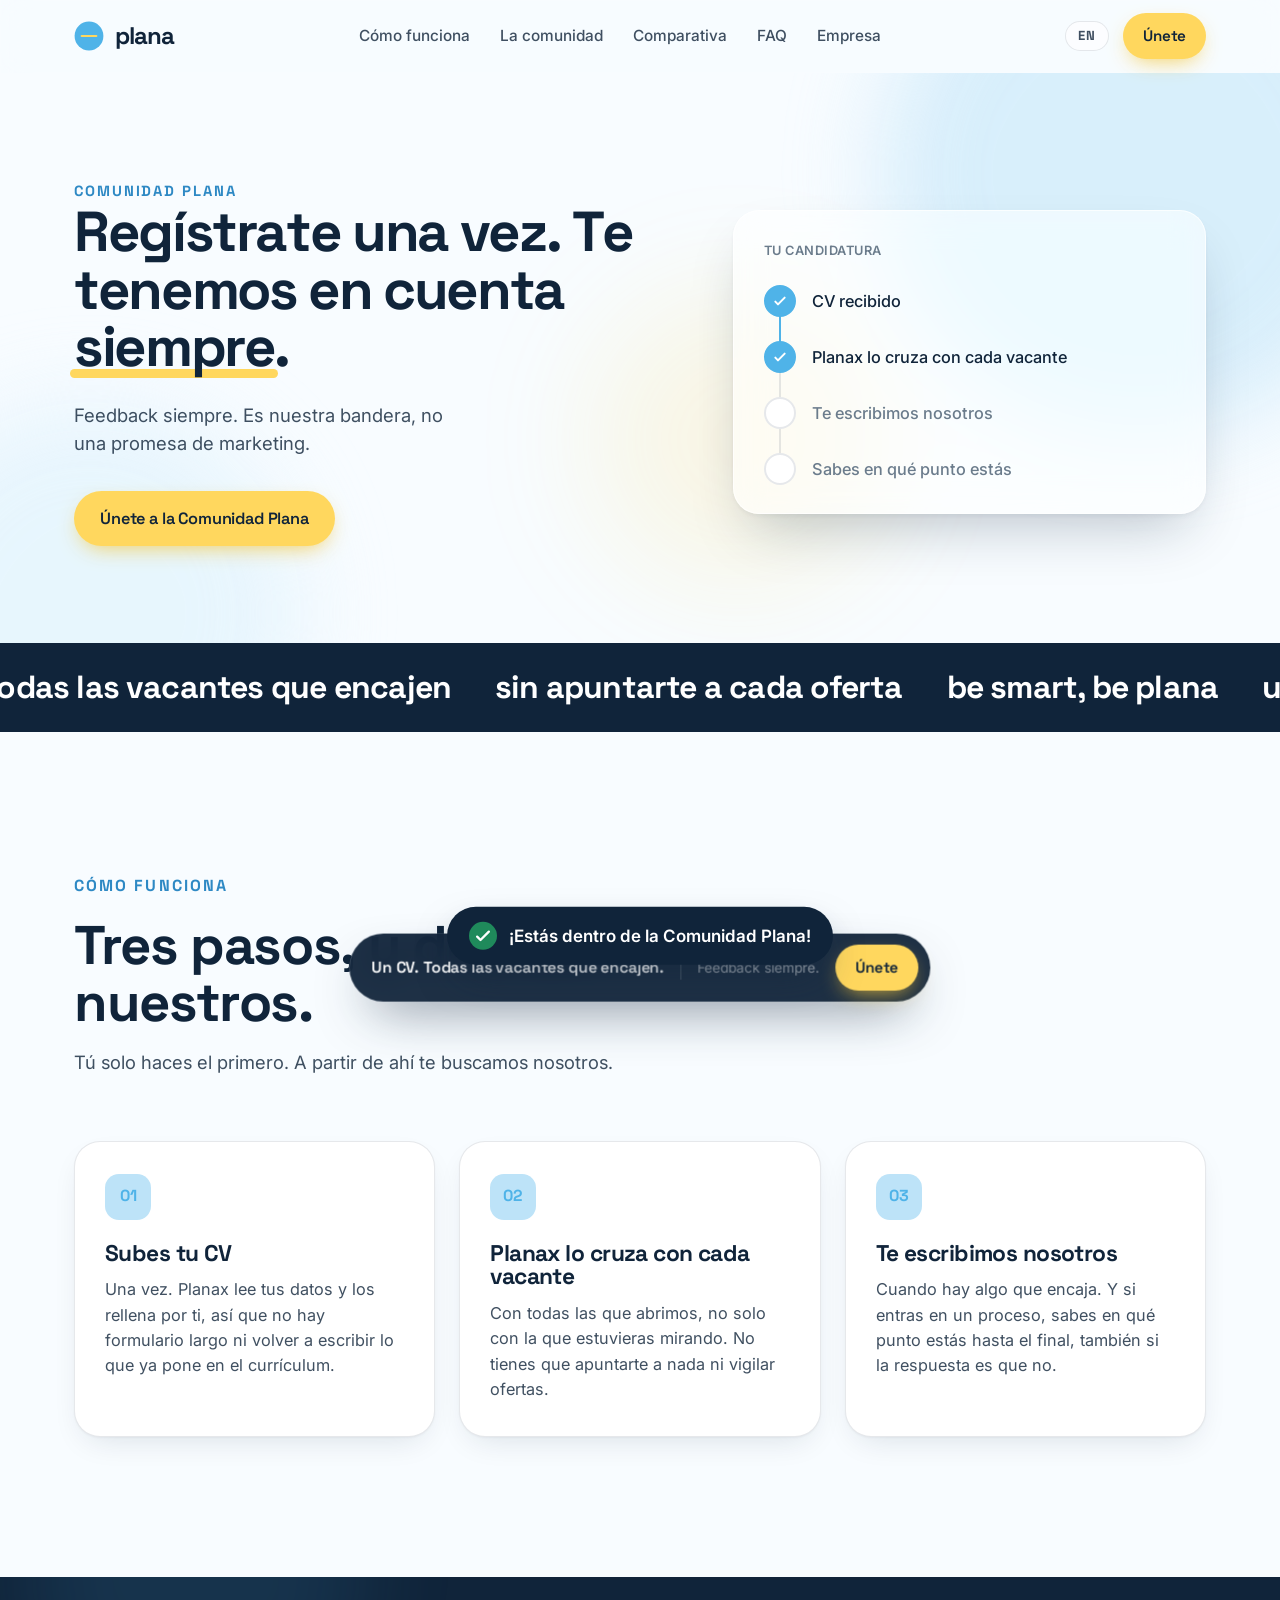
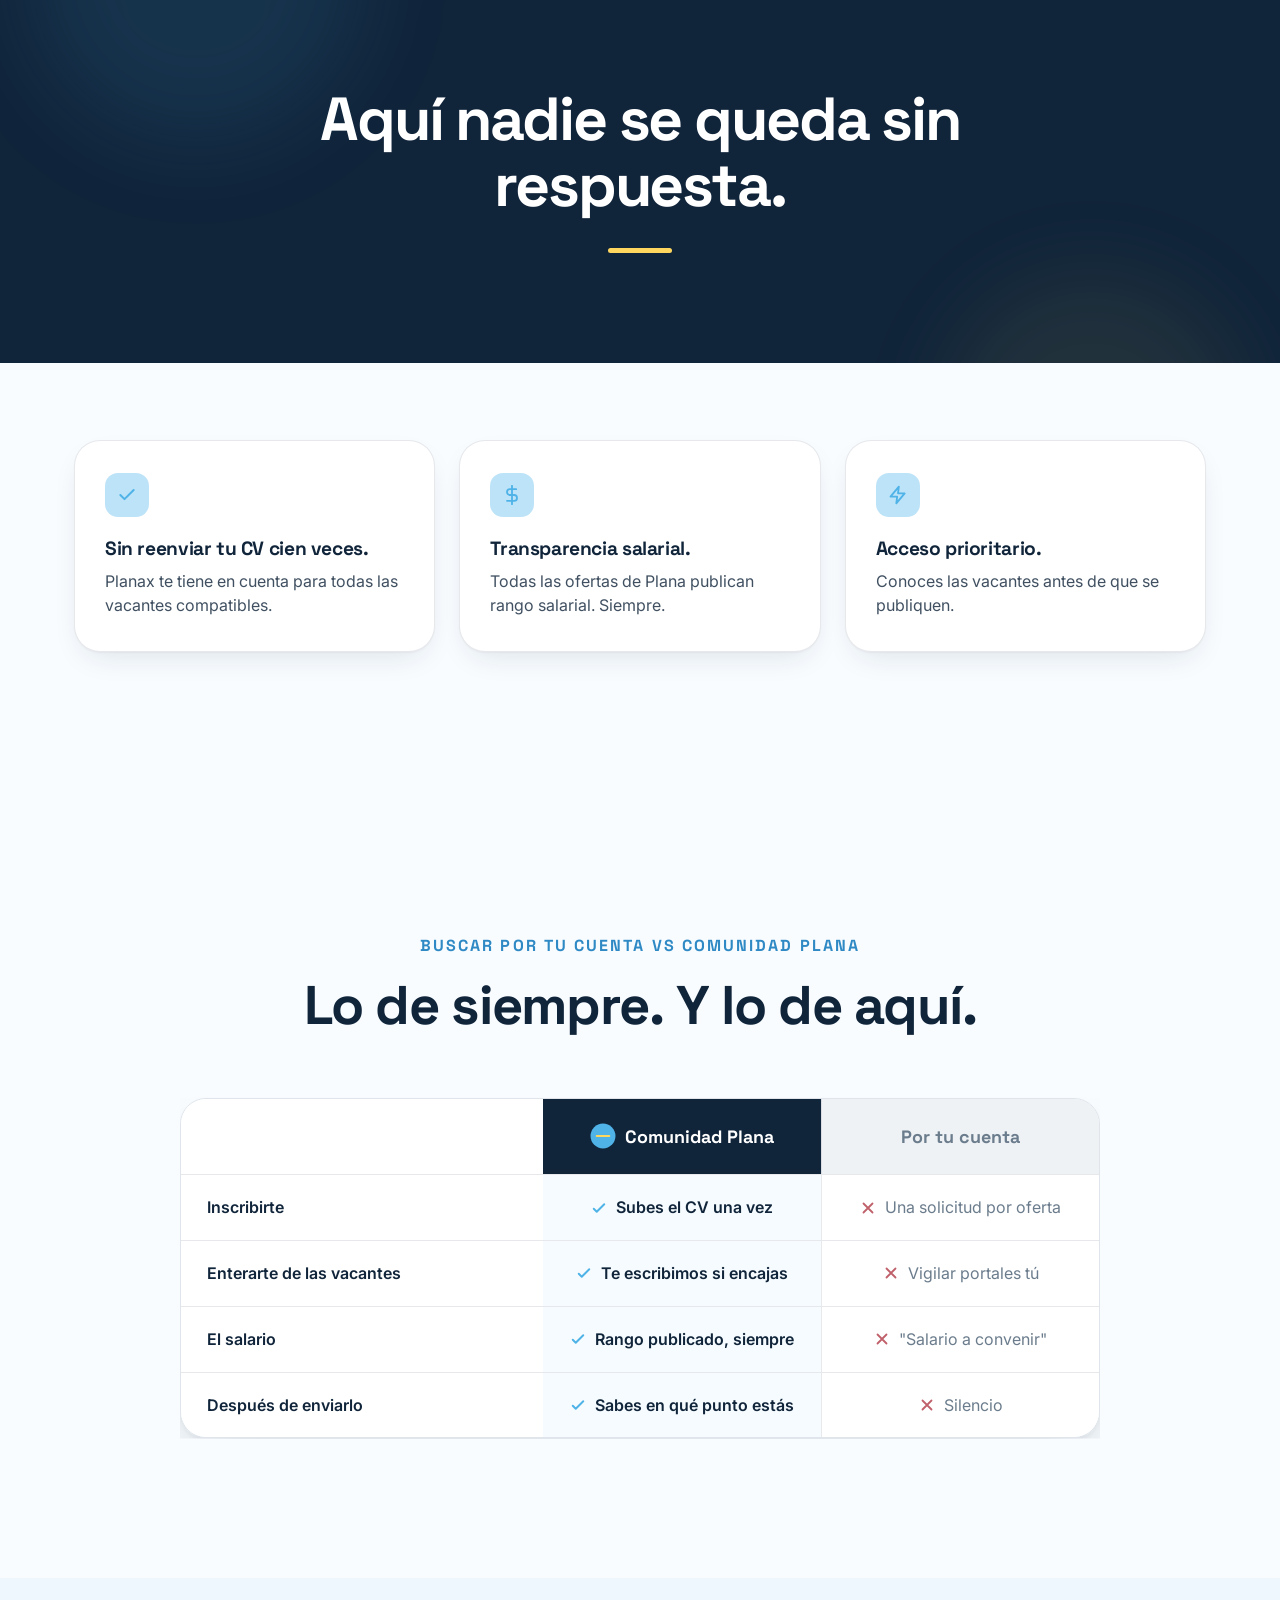
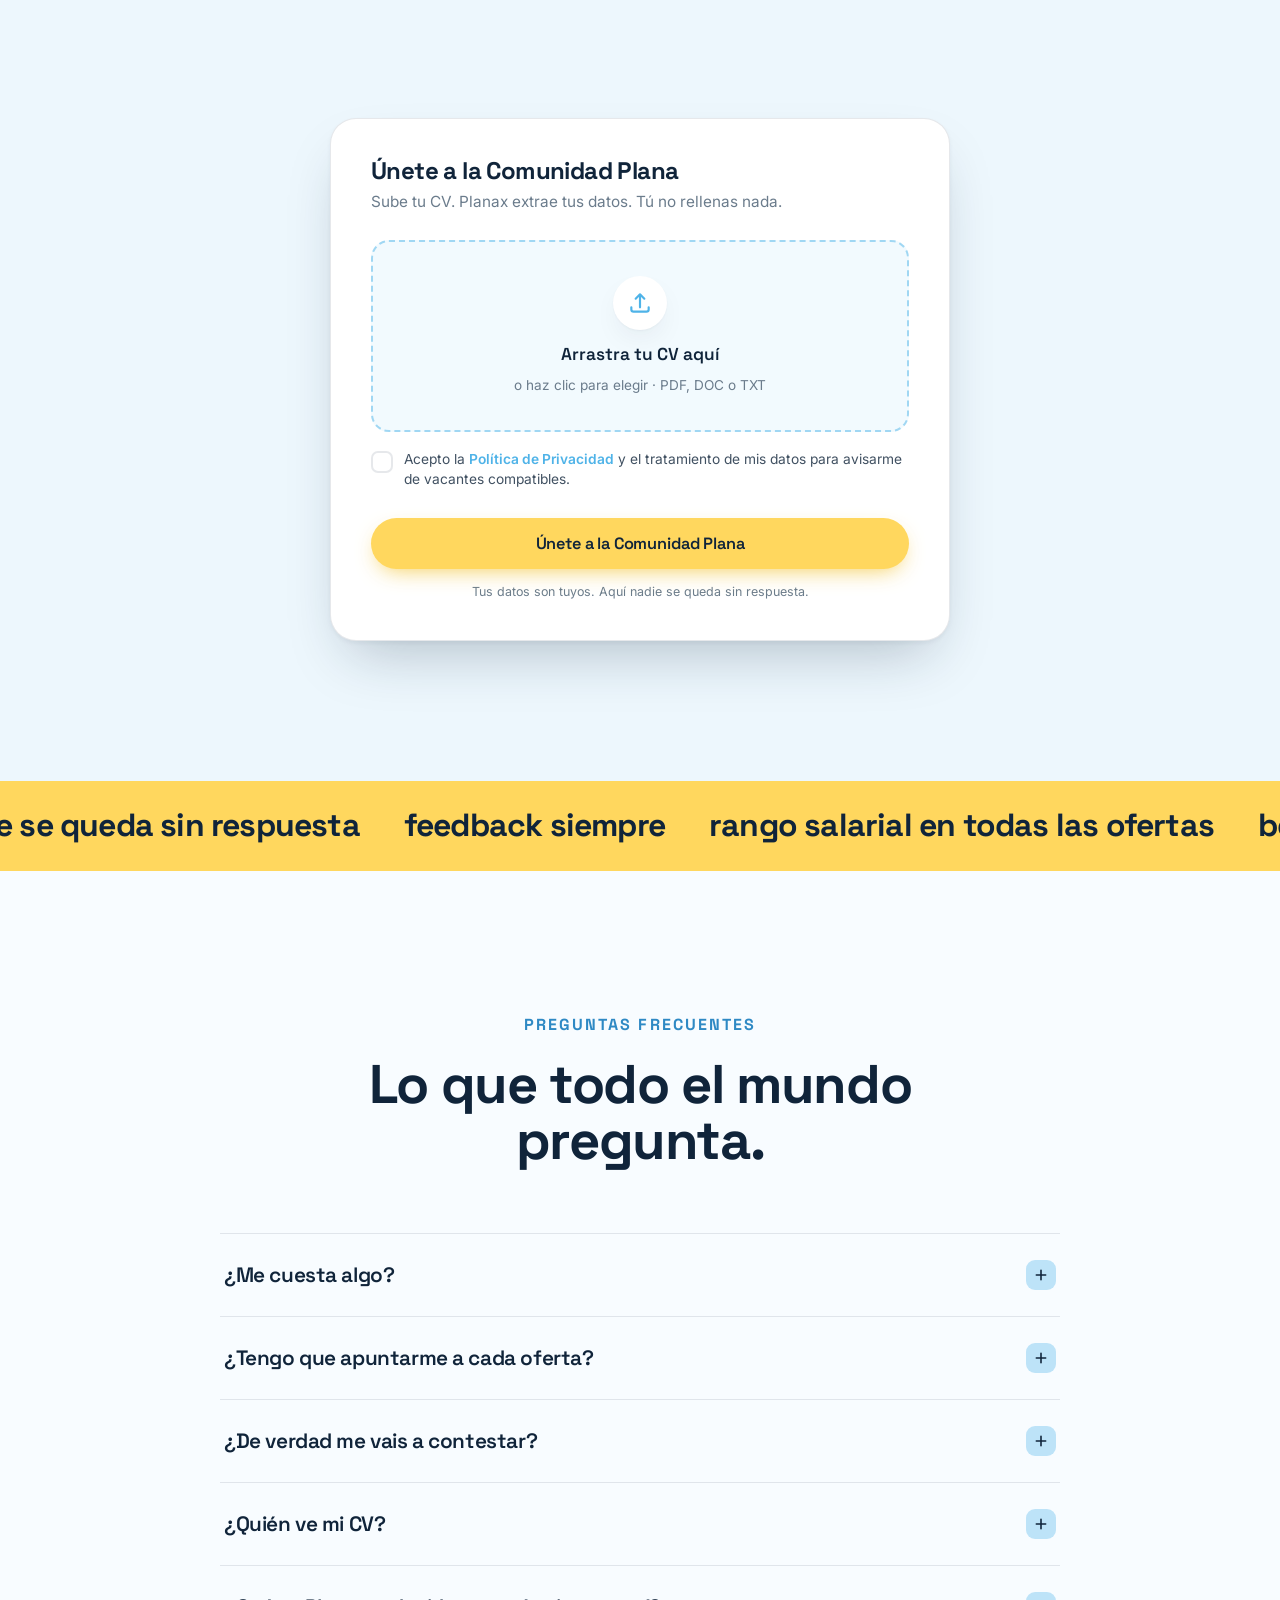
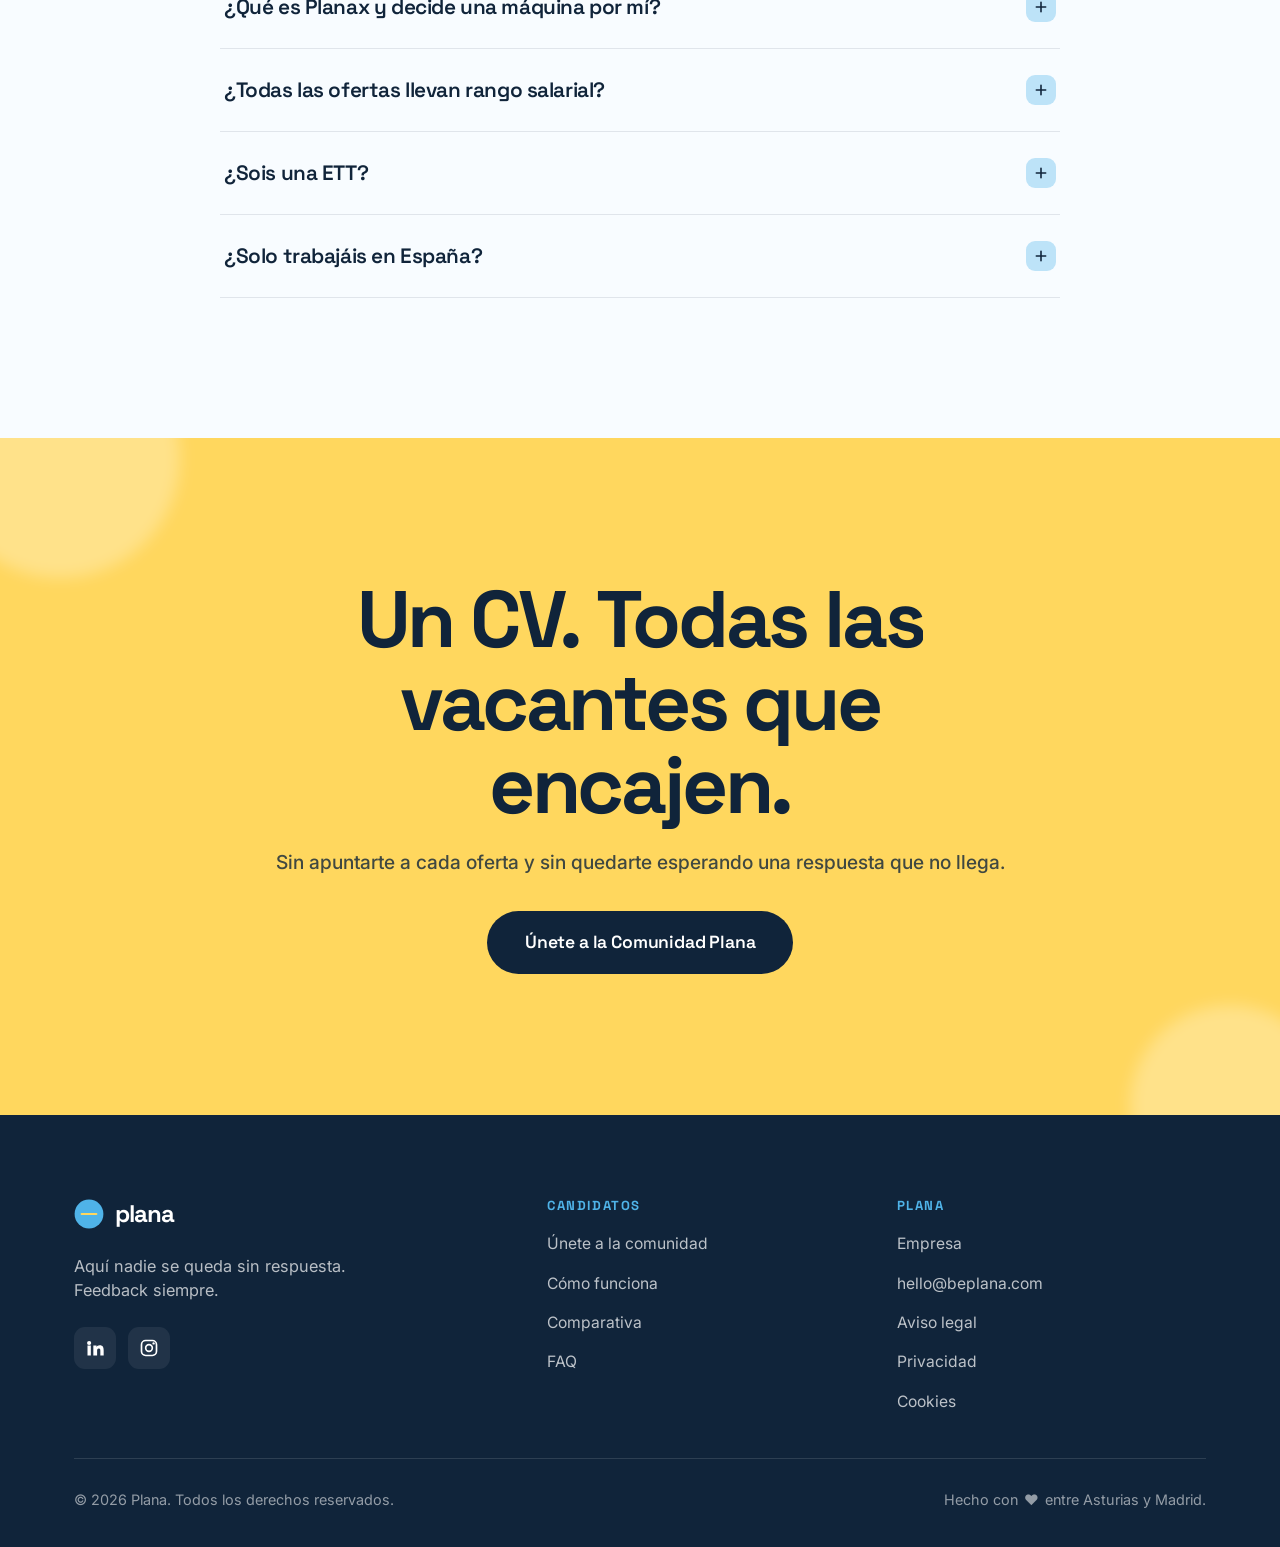
==== commit 4abc6826: "Hero de comunidad a dos columnas con una tarjeta de candidatura que avanza El hero era texto centrad" ====
--- a/comunidad/index.html
+++ b/comunidad/index.html
@@ -315,7 +315,6 @@
   position: relative;
   overflow: hidden;
   padding: clamp(56px,9vw,104px) 0 clamp(56px,8vw,96px);
-  background: linear-gradient(135deg,var(--nube) 0%,var(--cielo-claro) 55%,var(--sol) 100%);
 }
 
 .sky {
@@ -1920,56 +1919,177 @@
 
 /* ============ COMUNIDAD ============ */
 
-.hero-solo {
-  position: relative;
-  z-index: 1;
-  max-width: 880px;
-  margin: 0 auto;
-  text-align: center;
-}
-
-.hero-solo .eyebrow {
-  justify-content: center;
-}
-
-/* Mas especifico que el .hero h1 del bloque de abajo, que va a 124px:
-   ese titular es para "El fee ha muerto.", este tiene 48 caracteres. */
-.hero .hero-solo h1 {
-  font-size: clamp(2.4rem,5.2vw,4.1rem);
-  line-height: 1.04;
-}
-
-.hero-solo .hero-sub {
-  max-width: 46ch;
-  margin-left: auto;
-  margin-right: auto;
-}
-
-.hero-solo .hero-cta {
-  justify-content: center;
-}
-
-/* letras del titular: cada una entra desde su distancia al centro de su
-   propia línea, así que hace falta perspectiva en el contenedor */
-.hero-solo h1 {
+#com-title {
+  font-size: clamp(2.5rem,4.4vw,4rem);
+  line-height: 1.02;
   perspective: 560px;
 }
 
-.hero-solo h1 .hw {
+#com-title .hw {
   display: inline-block;
   white-space: nowrap;
 }
 
-.hero-solo h1 .hc {
+#com-title .hc {
   display: inline-block;
   opacity: 0;
   transform: translateX(var(--hx,0)) rotateX(var(--hr,0));
   transition: transform 1.1s cubic-bezier(.16,1,.3,1), opacity .7s ease;
 }
 
-.hero-solo h1.hin .hc {
+#com-title.hin .hc {
   opacity: 1;
   transform: none;
+}
+
+#hero .hero-grid {
+  grid-template-columns: 1.12fr .88fr;
+}
+
+/* Tarjeta "Tu candidatura", la pareja de la tarjeta de precios de la web
+   de empresas. Cada tramo del raíl arranca a media altura de su icono y
+   mide el 100% del li, padding-bottom incluido, así que acaba justo en el
+   centro del icono siguiente sin medir nada por JS. */
+
+.cand-card {
+  padding: 30px 30px 28px;
+}
+
+.cand-card .fc-label {
+  display: block;
+  margin-bottom: 24px;
+}
+
+.cand-steps {
+  list-style: none;
+  margin: 0;
+  padding: 0;
+}
+
+.cs {
+  position: relative;
+  display: flex;
+  align-items: flex-start;
+  gap: 16px;
+  padding-bottom: 24px;
+}
+
+.cs:last-child {
+  padding-bottom: 0;
+}
+
+.cs::before,
+.cs::after {
+  content: "";
+  position: absolute;
+  left: 15px;
+  top: 16px;
+  width: 2px;
+  height: 100%;
+  border-radius: 2px;
+}
+
+.cs::before {
+  background: var(--line);
+}
+
+.cs::after {
+  background: var(--cielo);
+  transform: scaleY(0);
+  transform-origin: top;
+  transition: transform .55s cubic-bezier(.65,0,.35,1);
+}
+
+.cs:last-child::before,
+.cs:last-child::after {
+  display: none;
+}
+
+.cs.link::after {
+  transform: scaleY(1);
+}
+
+.cs-ico {
+  position: relative;
+  z-index: 1;
+  flex: none;
+  width: 32px;
+  height: 32px;
+  border-radius: 50%;
+  background: #fff;
+  border: 2px solid var(--line);
+  display: flex;
+  align-items: center;
+  justify-content: center;
+  transition: background .35s, border-color .35s;
+}
+
+.cs-ico .ck {
+  opacity: 0;
+  transform: scale(.4);
+  transition: opacity .25s, transform .5s cubic-bezier(.34,1.56,.64,1);
+}
+
+.cs-ico .dot {
+  position: absolute;
+  width: 10px;
+  height: 10px;
+  border-radius: 50%;
+  background: var(--sol);
+  opacity: 0;
+  transform: scale(0);
+  transition: opacity .3s, transform .5s cubic-bezier(.34,1.56,.64,1);
+}
+
+.cs-txt {
+  padding-top: 5px;
+  font-size: 1.02rem;
+  font-weight: 500;
+  line-height: 1.35;
+  color: var(--bruma);
+  transition: color .35s;
+}
+
+.cs.done .cs-ico {
+  background: var(--cielo);
+  border-color: var(--cielo);
+}
+
+.cs.done .ck {
+  opacity: 1;
+  transform: none;
+}
+
+.cs.done .cs-txt {
+  color: var(--tinta);
+}
+
+.cs.now .cs-ico {
+  border-color: var(--sol);
+}
+
+.cs.now .dot {
+  opacity: 1;
+  transform: none;
+  animation: live 1.8s ease-out infinite;
+}
+
+.cs.now .cs-txt {
+  color: var(--tinta);
+  font-weight: 600;
+}
+
+@media(max-width:900px) {
+  #hero .hero-grid {
+    grid-template-columns: 1fr;
+    gap: 44px;
+  }
+  #com-title {
+    font-size: clamp(2.5rem,6.6vw,3.6rem);
+  }
+  #hero .hero-visual {
+    max-width: 460px;
+  }
 }
 
 /* La bandera: el titular de #ventajas, en su propia banda oscura para
@@ -3476,13 +3596,26 @@
     <span class="blob b3"></span>
   </div>
   <div class="wrap">
-    <div class="hero-solo">
-      <span class="eyebrow reveal in">Comunidad Plana</span>
-      <h1 id="com-title" class="reveal in d1">Regístrate una vez. Te tenemos en cuenta <span class="mark">siempre<i class="ul" aria-hidden="true"></i></span>.</h1>
-      <p class="hero-sub reveal in d2">Feedback siempre. Es nuestra bandera, no una promesa de marketing.</p>
-      <div class="hero-cta reveal in d3">
-        <a href="#unete" class="btn btn-sol">Únete a la Comunidad Plana</a>
-        <a href="../" class="btn btn-ghost">Empresa</a>
+    <div class="hero-grid">
+      <div class="hero-copy">
+        <span class="eyebrow reveal in">Comunidad Plana</span>
+        <h1 id="com-title" class="reveal in d1">Regístrate una vez. Te tenemos en cuenta <span class="mark">siempre<i class="ul" aria-hidden="true"></i></span>.</h1>
+        <p class="hero-sub reveal in d2">Feedback siempre. Es nuestra bandera, no una promesa de marketing.</p>
+        <div class="hero-cta reveal in d3">
+          <a href="#unete" class="btn btn-sol">Únete a la Comunidad Plana</a>
+        </div>
+      </div>
+      <div class="hero-visual reveal in d2">
+        <!-- Decorativa: repite los pasos de #como, así que no se lee dos veces -->
+        <div class="flatcard cand-card" id="candcard" aria-hidden="true">
+          <span class="fc-label">Tu candidatura</span>
+          <ol class="cand-steps">
+            <li class="cs"><span class="cs-ico"><svg class="ck" width="16" height="16" viewBox="0 0 24 24" fill="none"><path d="M5 13l4 4L19 7" stroke="#fff" stroke-width="3" stroke-linecap="round" stroke-linejoin="round"/></svg><i class="dot"></i></span><span class="cs-txt">CV recibido</span></li>
+            <li class="cs"><span class="cs-ico"><svg class="ck" width="16" height="16" viewBox="0 0 24 24" fill="none"><path d="M5 13l4 4L19 7" stroke="#fff" stroke-width="3" stroke-linecap="round" stroke-linejoin="round"/></svg><i class="dot"></i></span><span class="cs-txt">Planax lo cruza con cada vacante</span></li>
+            <li class="cs"><span class="cs-ico"><svg class="ck" width="16" height="16" viewBox="0 0 24 24" fill="none"><path d="M5 13l4 4L19 7" stroke="#fff" stroke-width="3" stroke-linecap="round" stroke-linejoin="round"/></svg><i class="dot"></i></span><span class="cs-txt">Te escribimos nosotros</span></li>
+            <li class="cs"><span class="cs-ico"><svg class="ck" width="16" height="16" viewBox="0 0 24 24" fill="none"><path d="M5 13l4 4L19 7" stroke="#fff" stroke-width="3" stroke-linecap="round" stroke-linejoin="round"/></svg><i class="dot"></i></span><span class="cs-txt">Sabes en qué punto estás</span></li>
+          </ol>
+        </div>
       </div>
     </div>
   </div>
@@ -4272,5 +4405,6 @@
 
 <script src="js/anime.iife.min.js"></script>
 <script src="js/tickers.js"></script>
+<script src="js/hero-candidatura.js"></script>
 </body>
 </html>
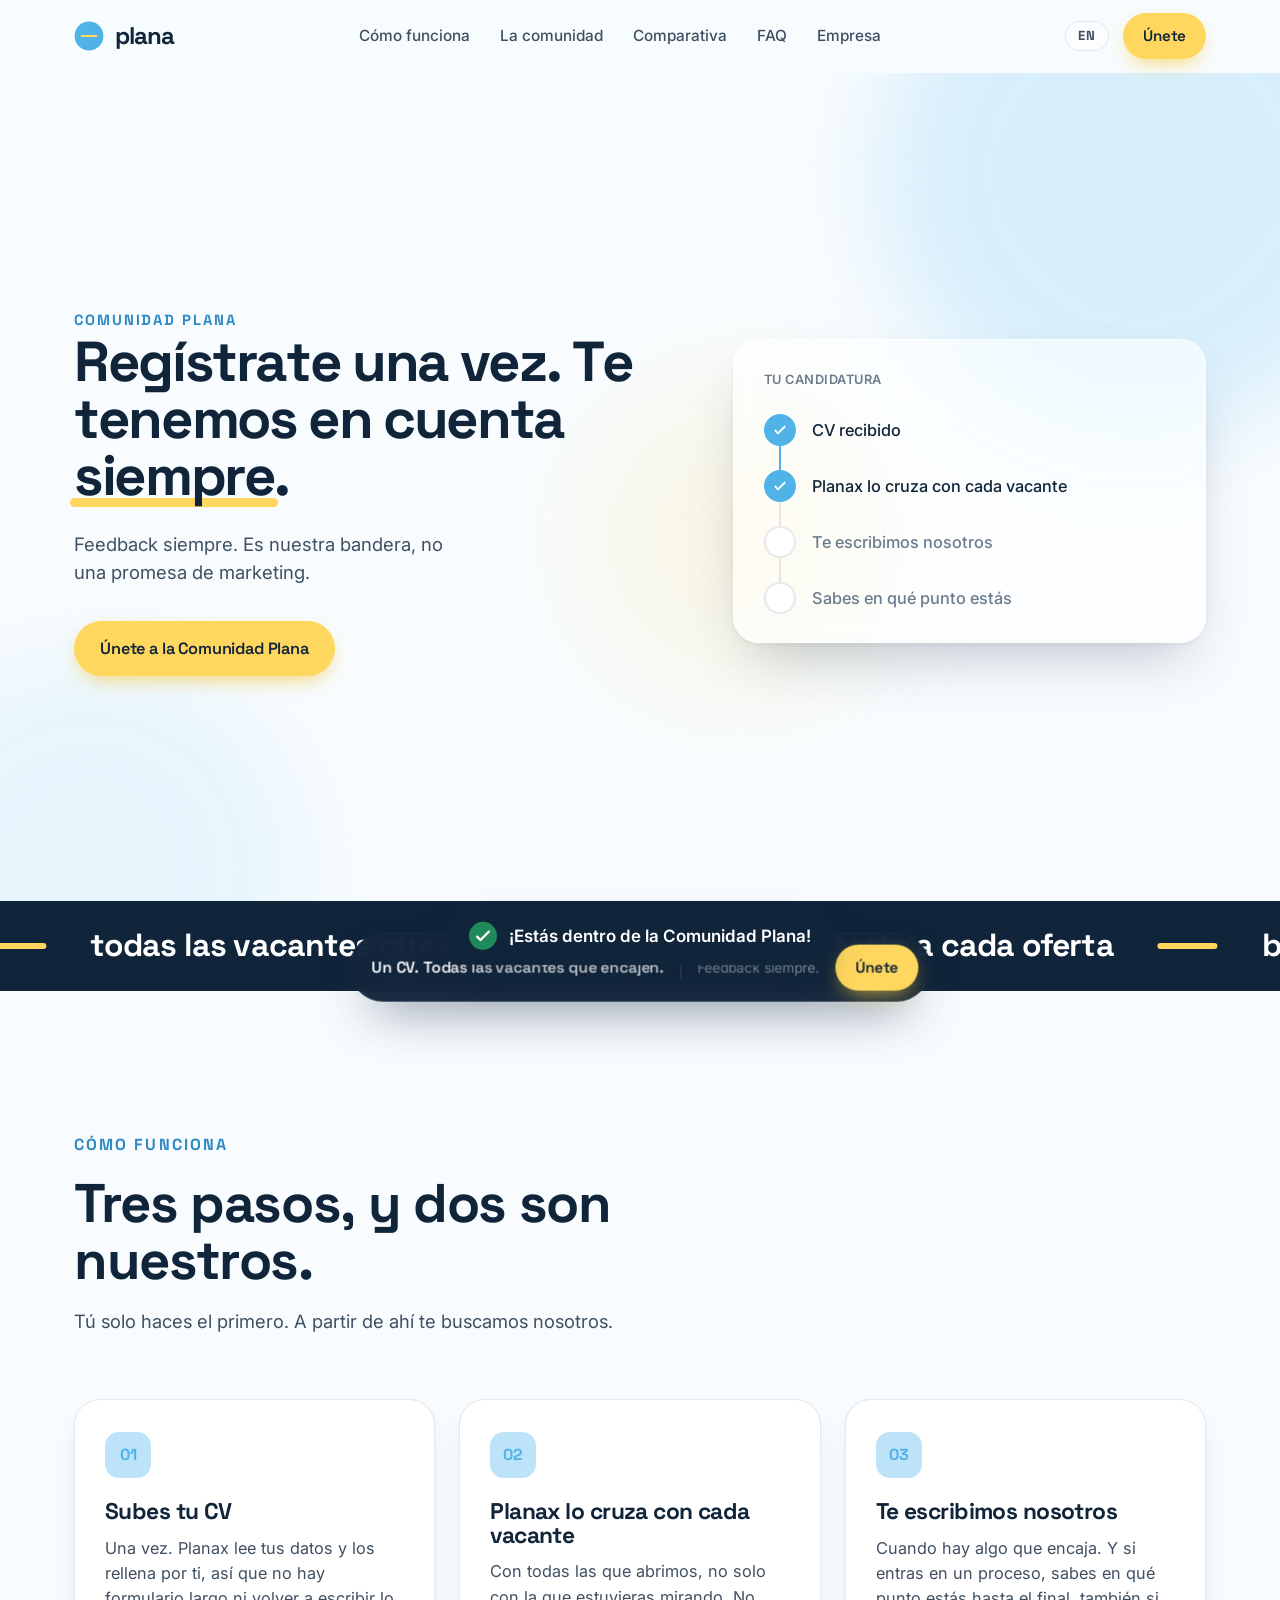
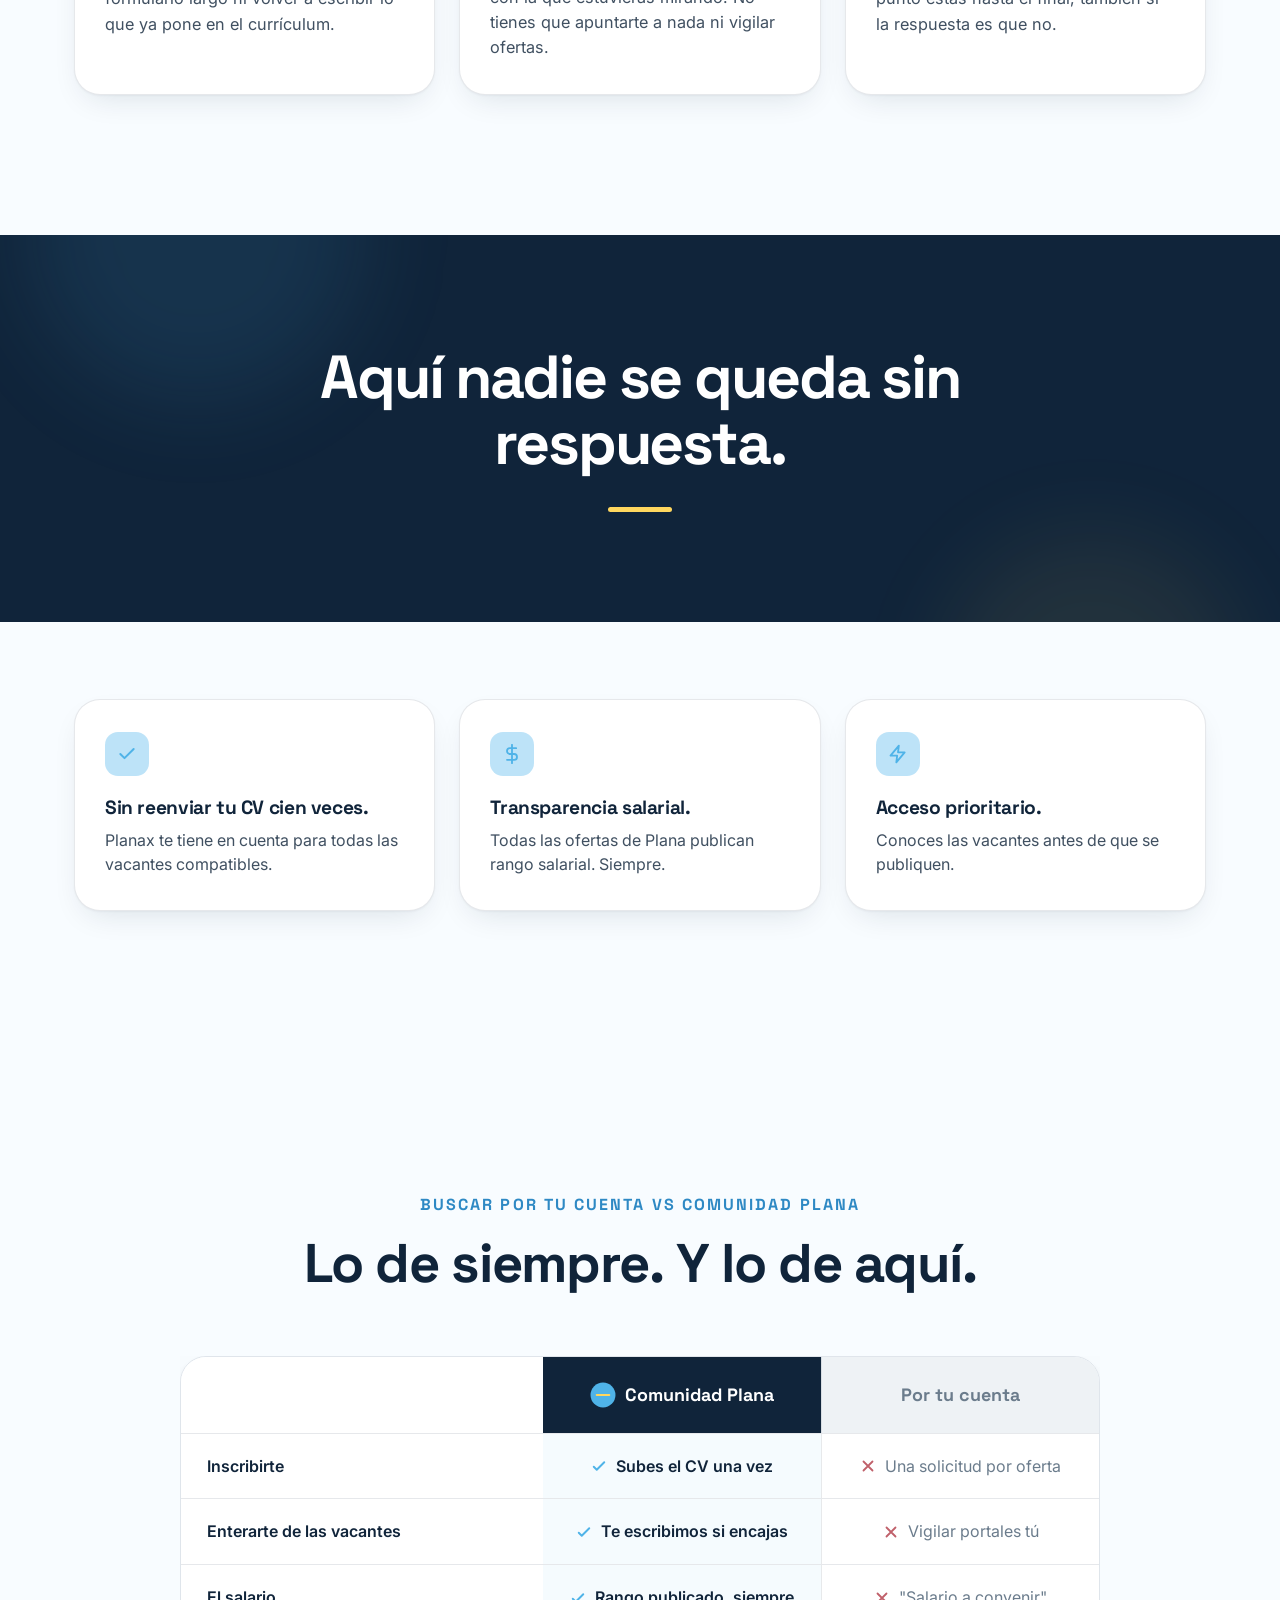
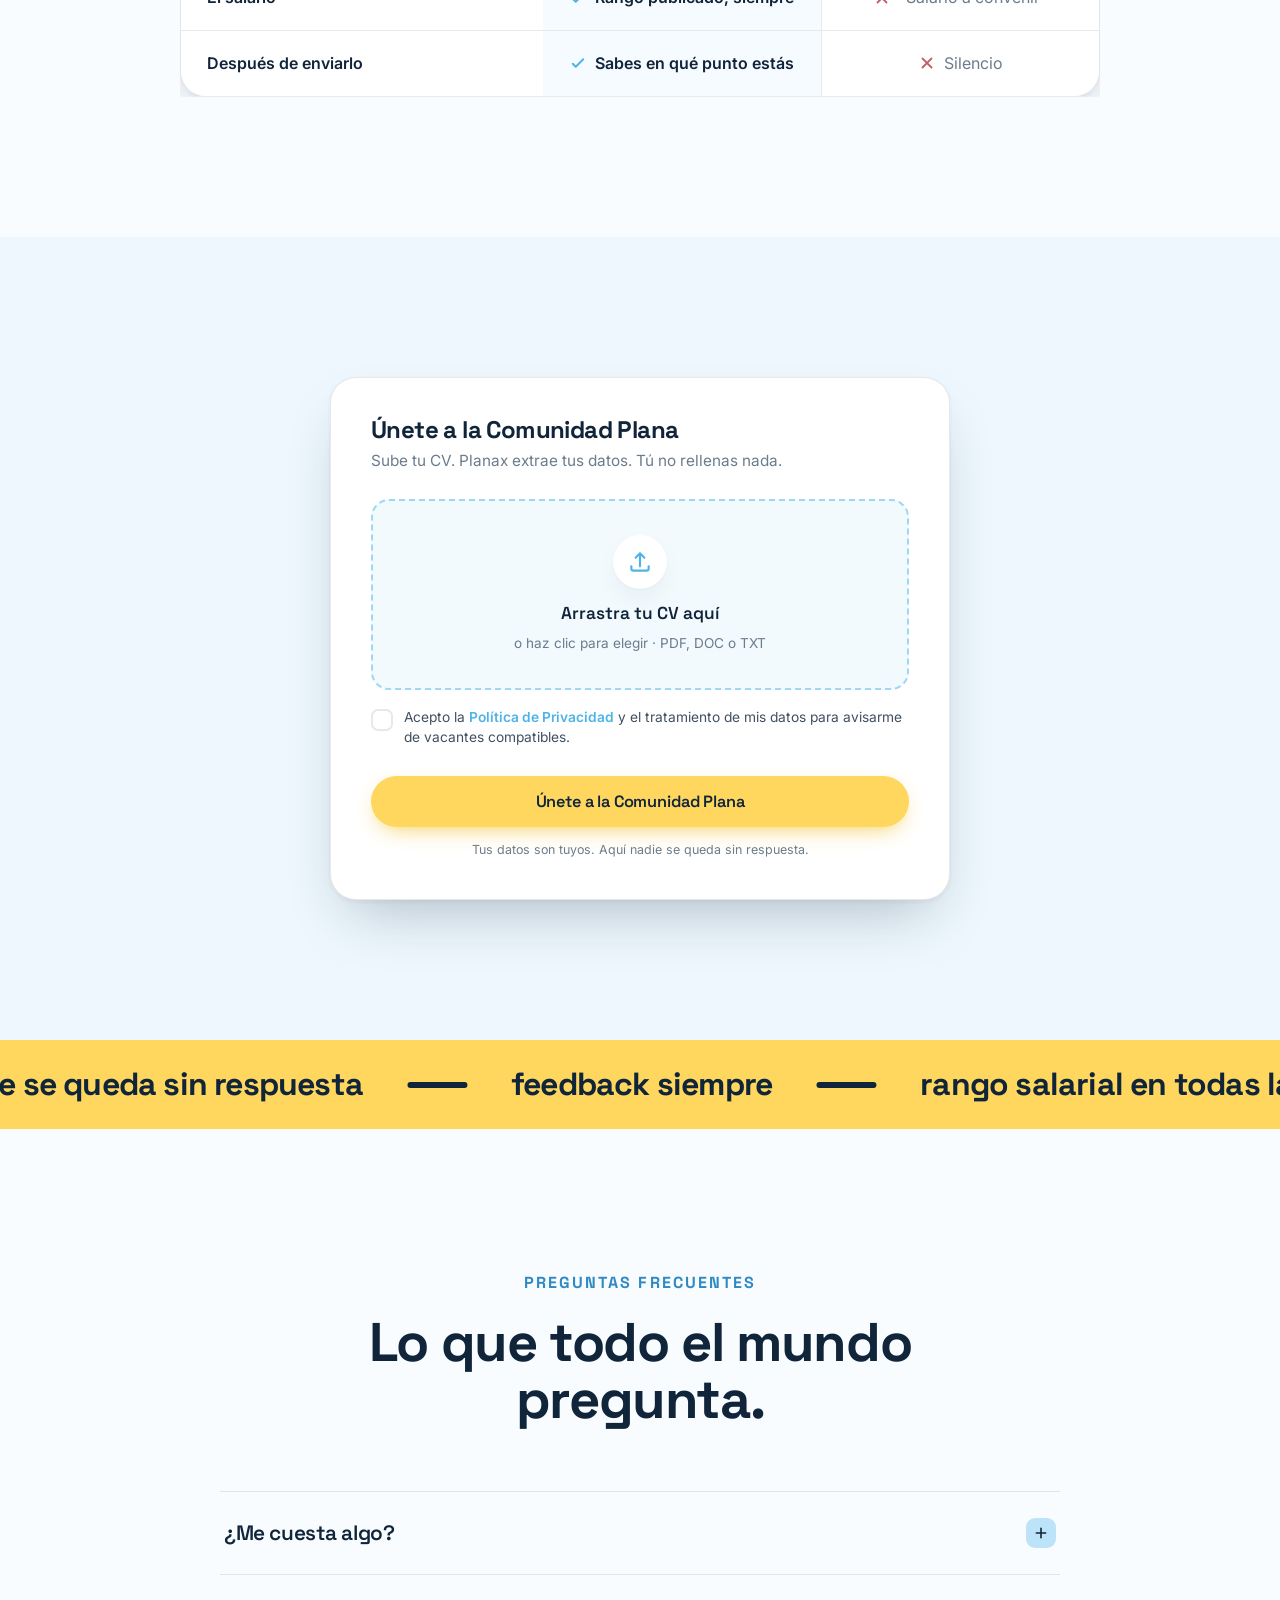
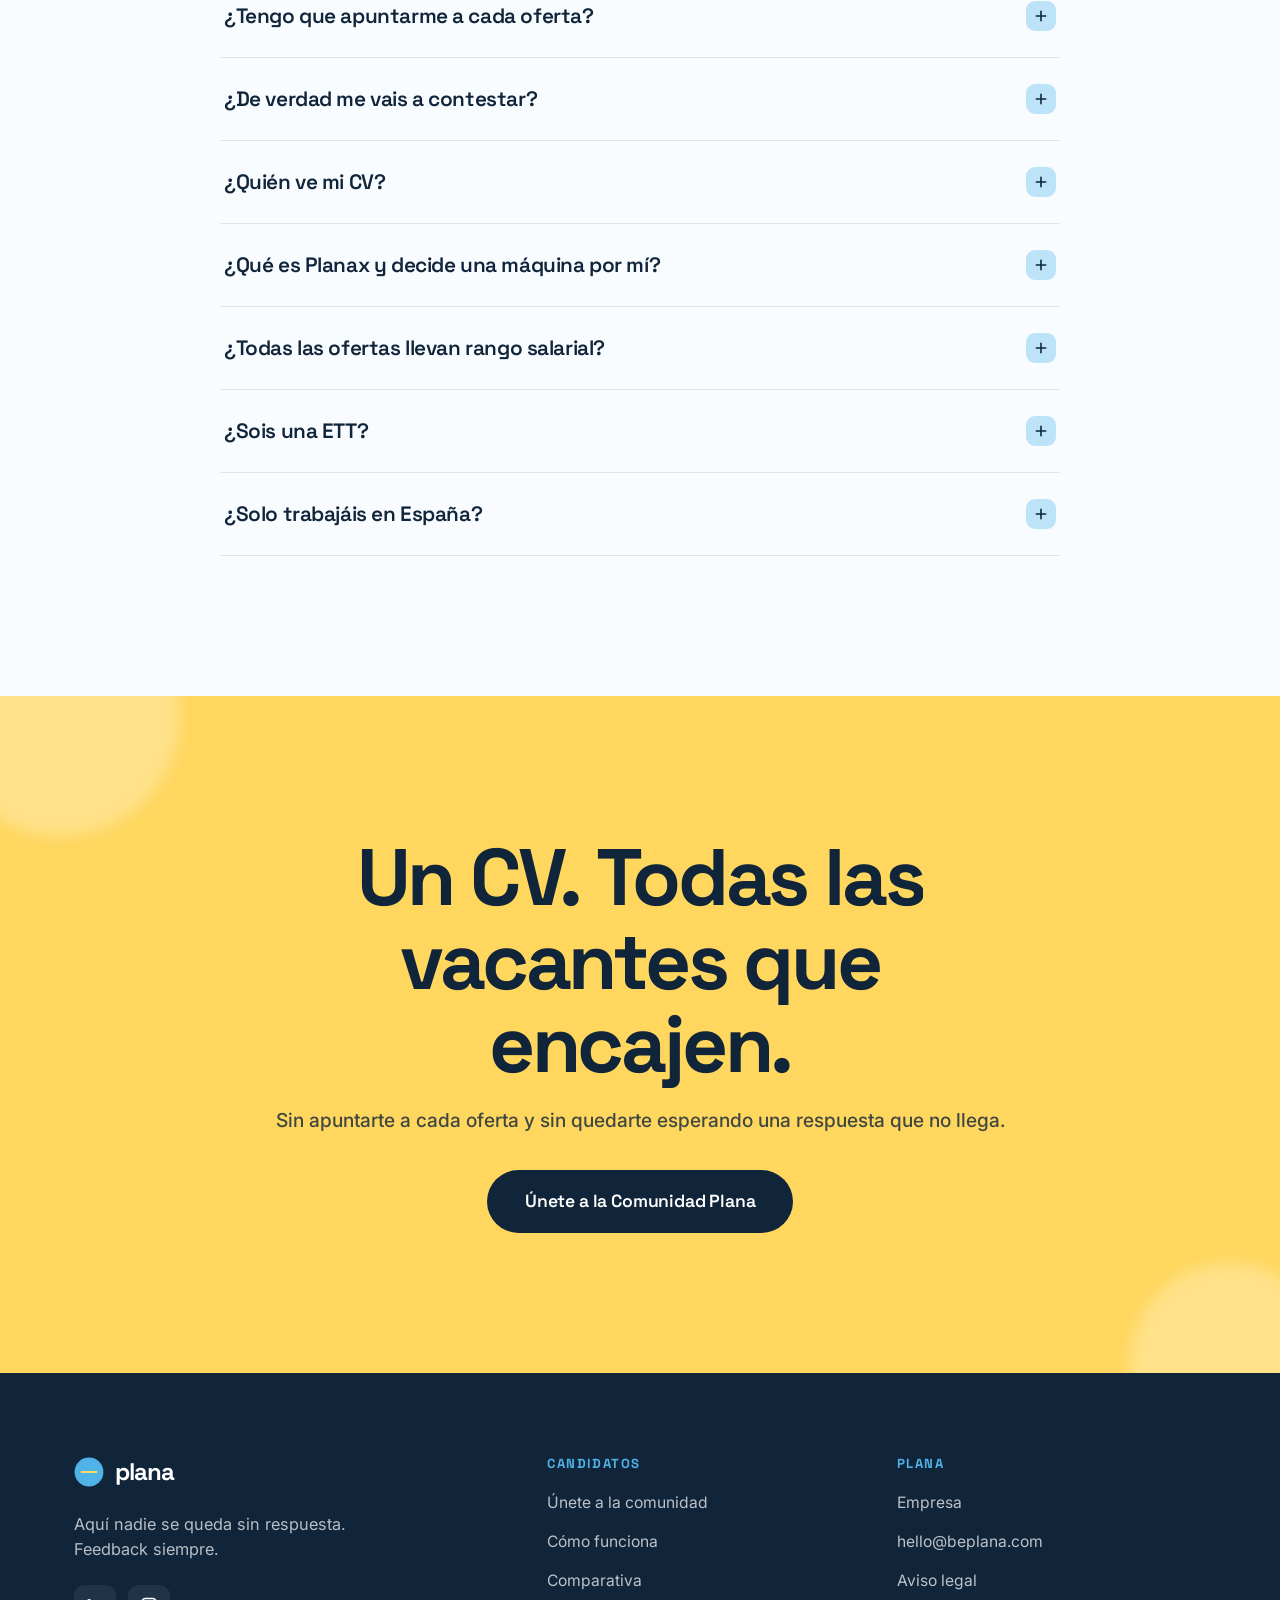
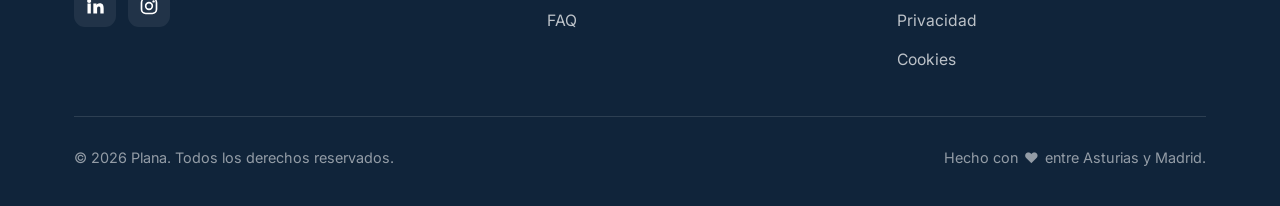
==== commit 43f91779: "Hero de comunidad a pantalla completa, y devuelve el guion al ticker El hero ahora ocupa min-height:" ====
--- a/comunidad/index.html
+++ b/comunidad/index.html
@@ -314,7 +314,14 @@
 .hero {
   position: relative;
   overflow: hidden;
+  min-height: calc(100vh - 72px);
+  display: flex;
+  align-items: center;
   padding: clamp(56px,9vw,104px) 0 clamp(56px,8vw,96px);
+}
+
+.hero .wrap {
+  width: 100%;
 }
 
 .sky {
@@ -3237,6 +3244,19 @@
 
 .tkband.sol em {
   color: var(--tinta);
+}
+
+.tkband em::after {
+  content: "";
+  width: 60px;
+  height: 6px;
+  border-radius: 3px;
+  background: var(--sol);
+  flex: none;
+}
+
+.tkband.sol em::after {
+  background: var(--tinta);
 }
 
 .tkband:hover .row {
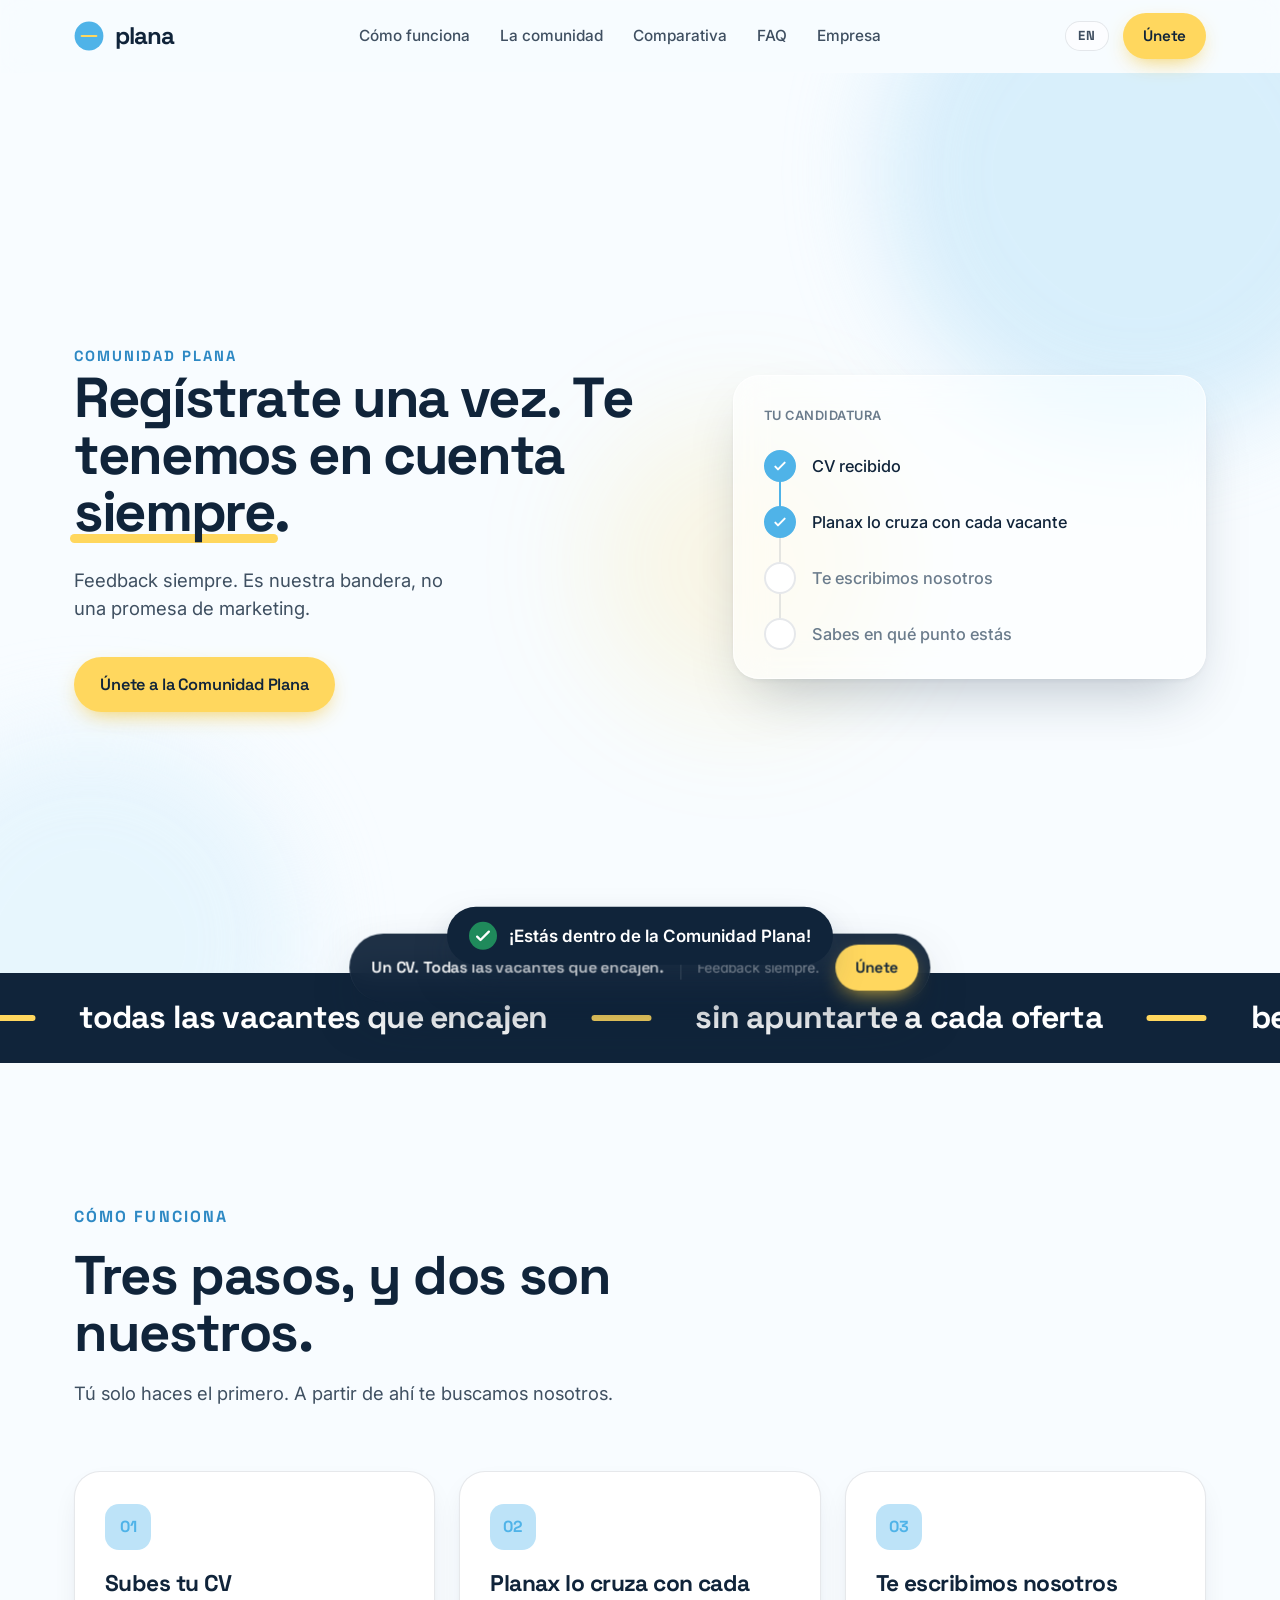
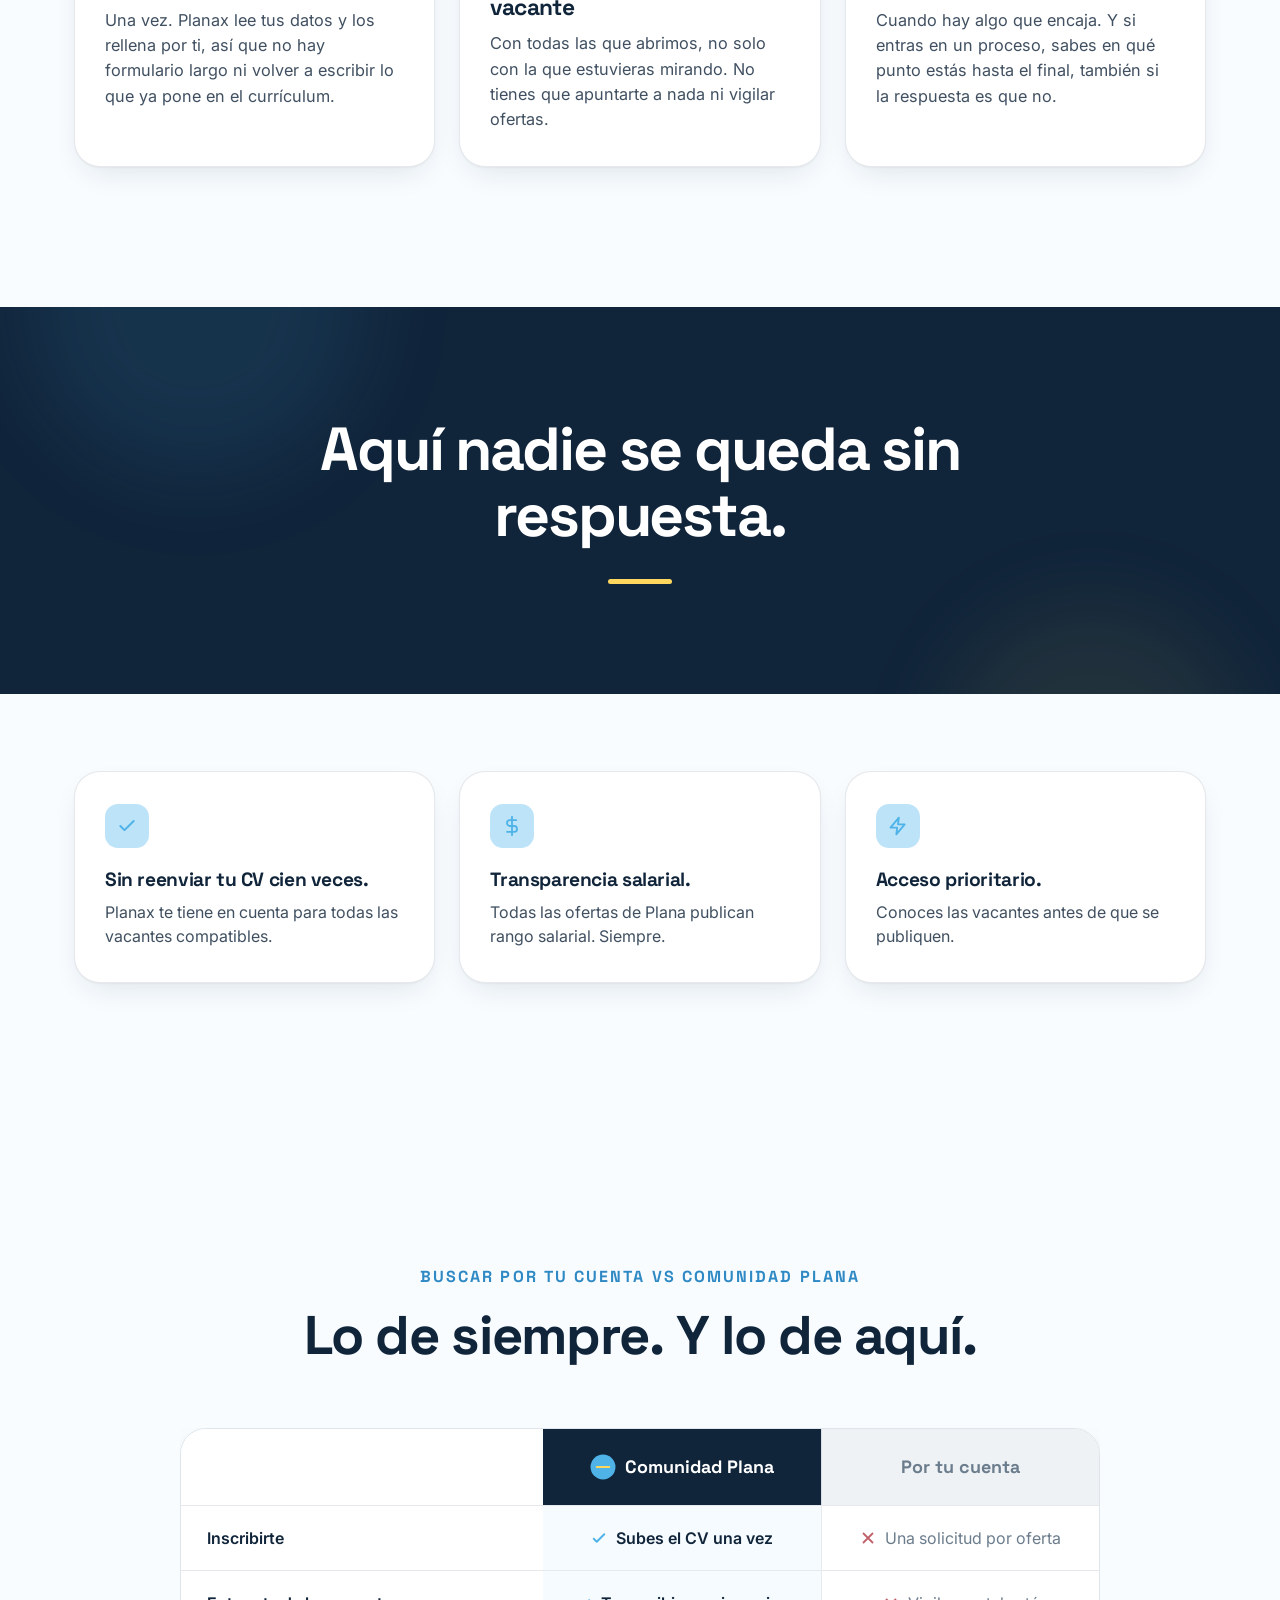
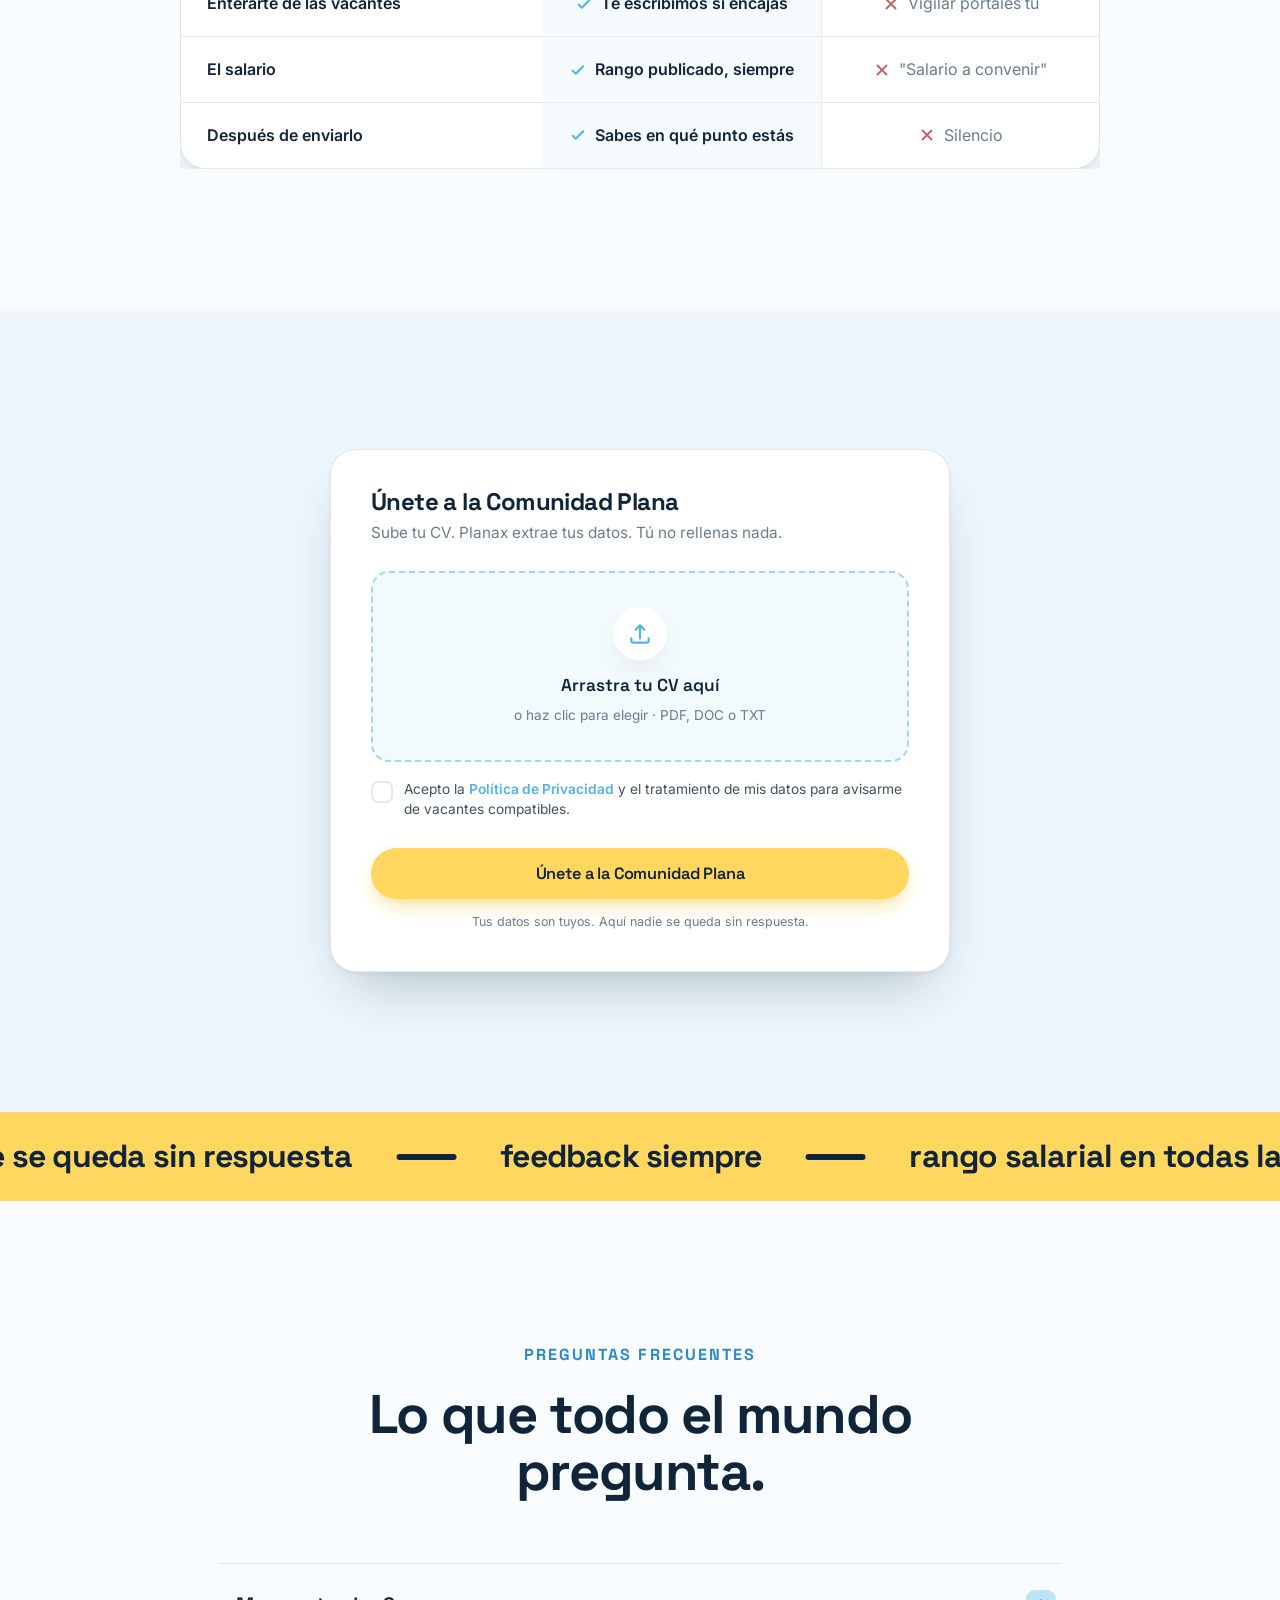
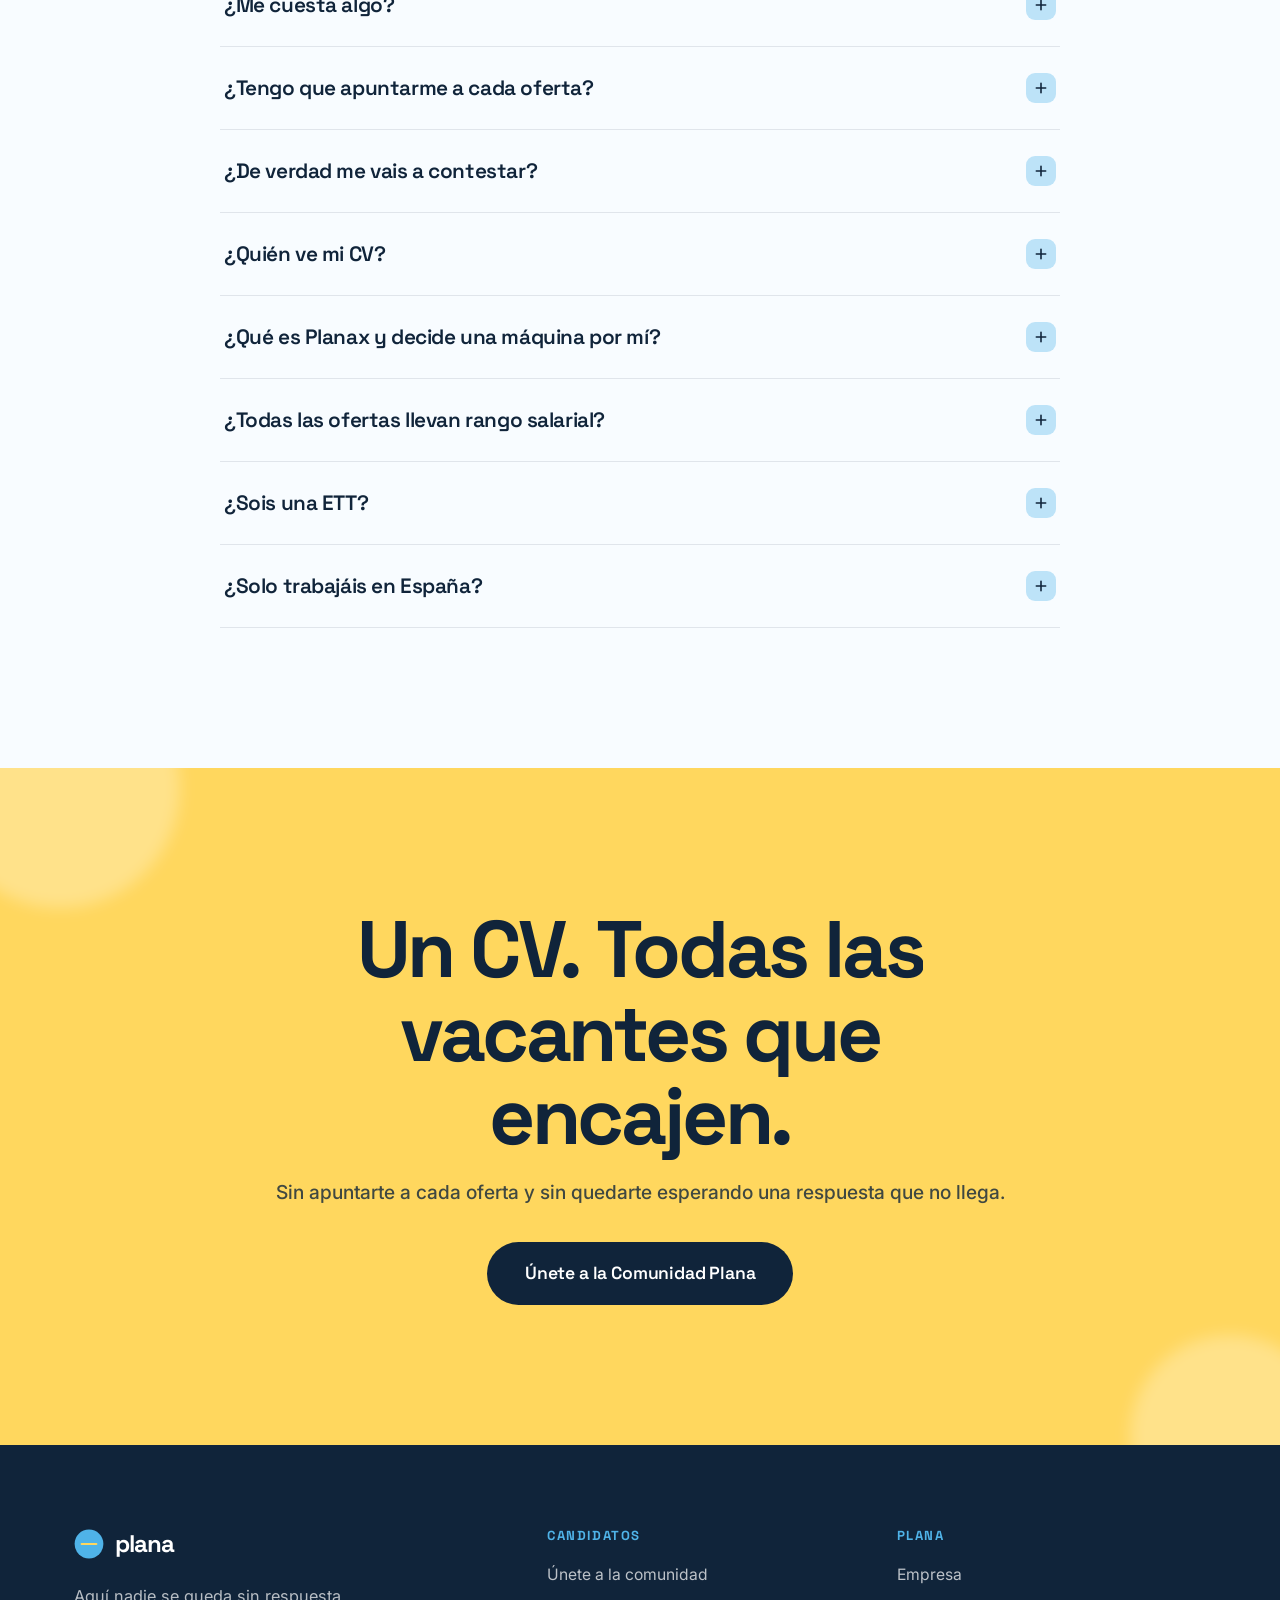
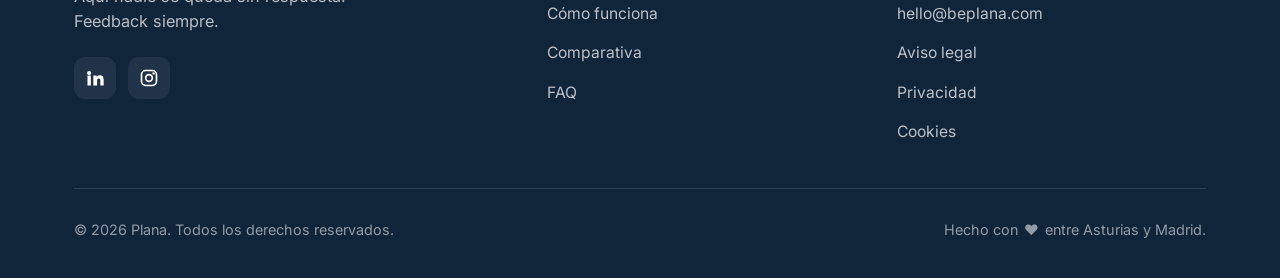
==== commit 65d78e48: "Empuja el ticker más abajo: el hero pasa de 100vh-nav a 100vh completo Antes el carrusel quedaba peg" ====
--- a/comunidad/index.html
+++ b/comunidad/index.html
@@ -314,7 +314,7 @@
 .hero {
   position: relative;
   overflow: hidden;
-  min-height: calc(100vh - 72px);
+  min-height: 100vh;
   display: flex;
   align-items: center;
   padding: clamp(56px,9vw,104px) 0 clamp(56px,8vw,96px);
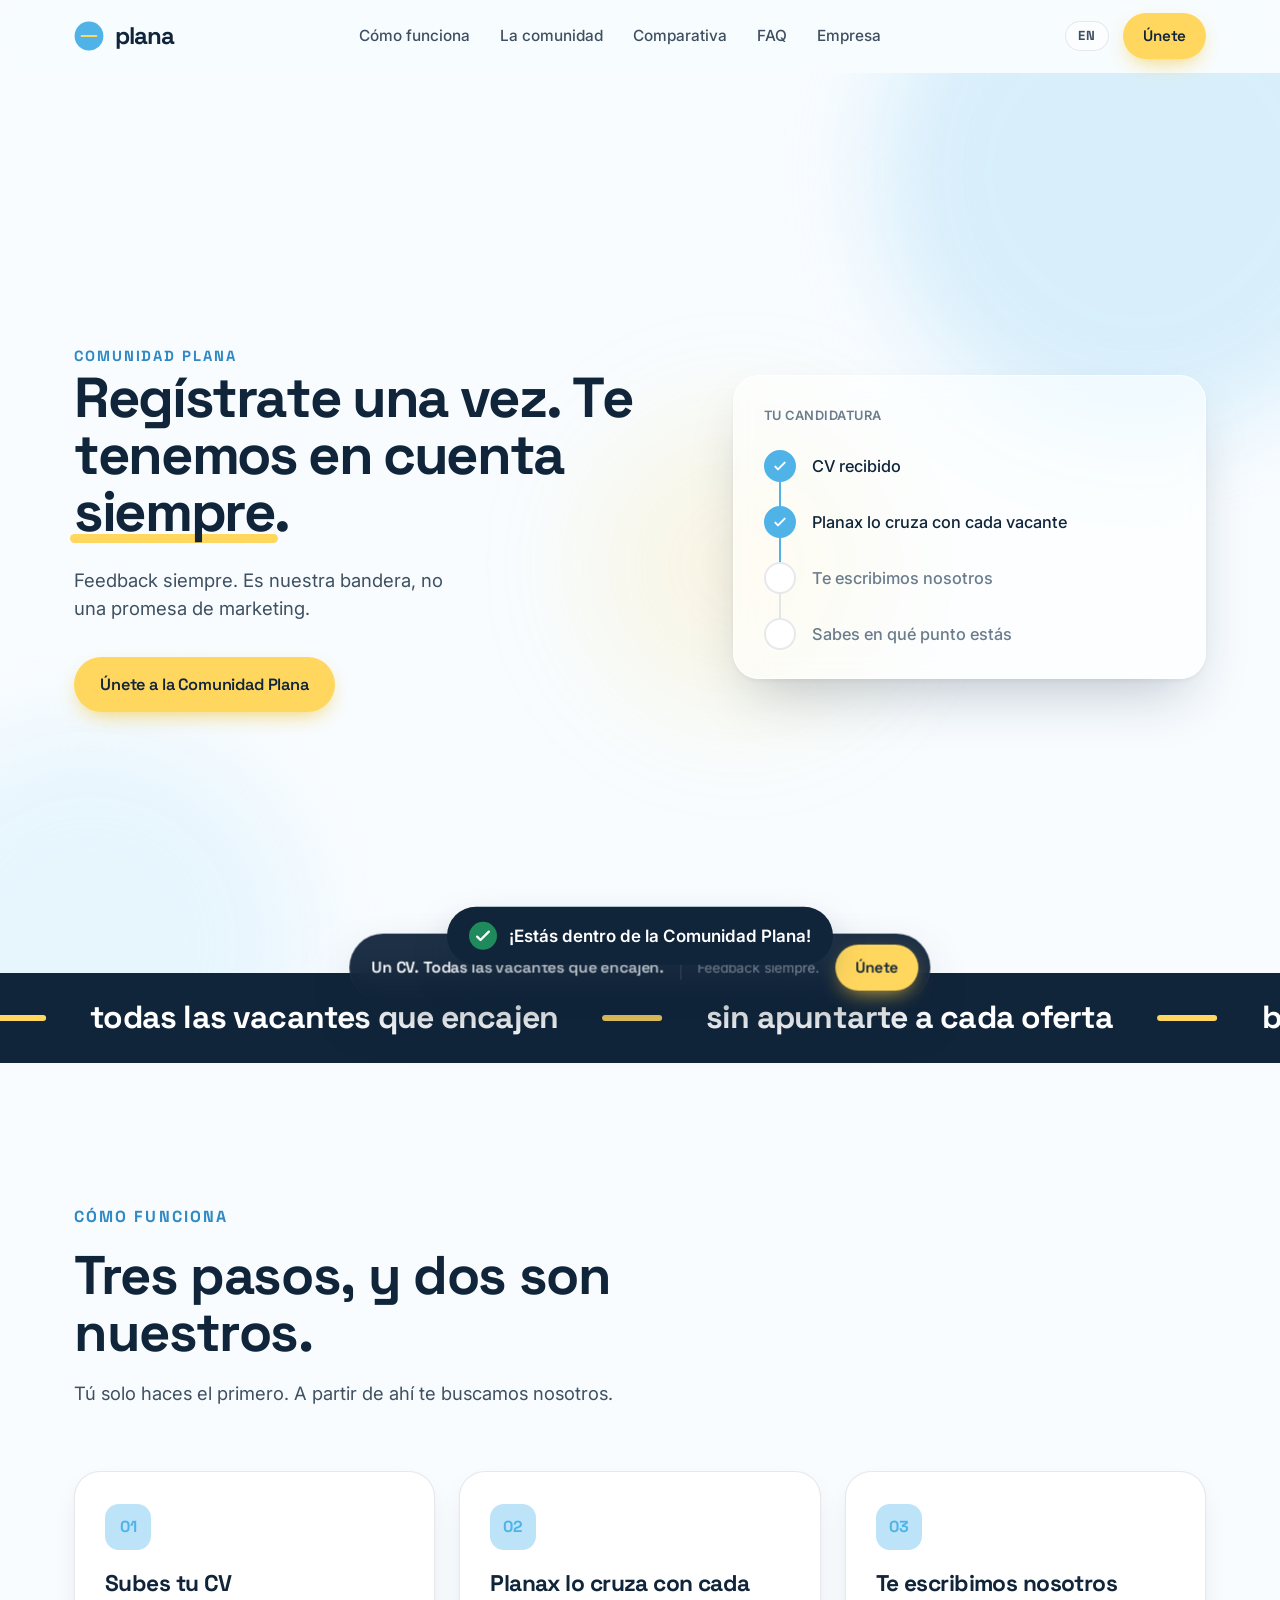
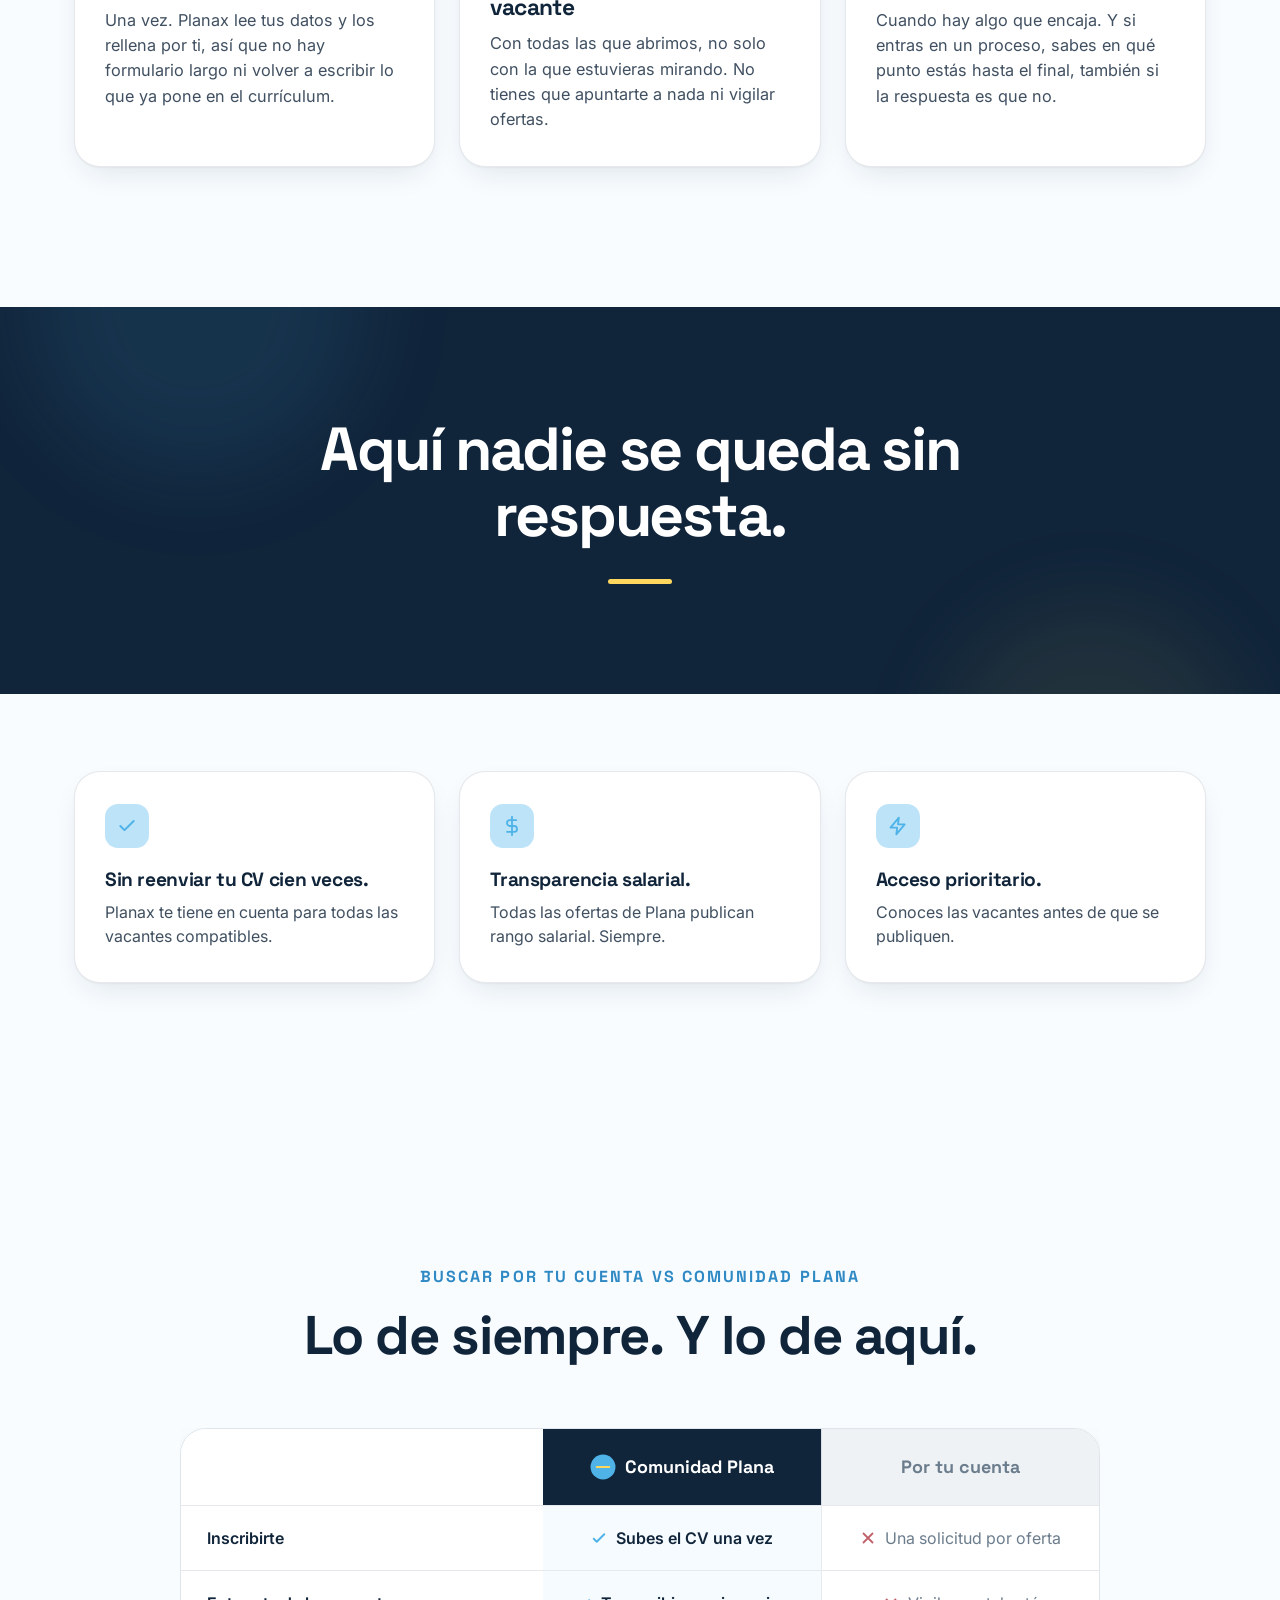
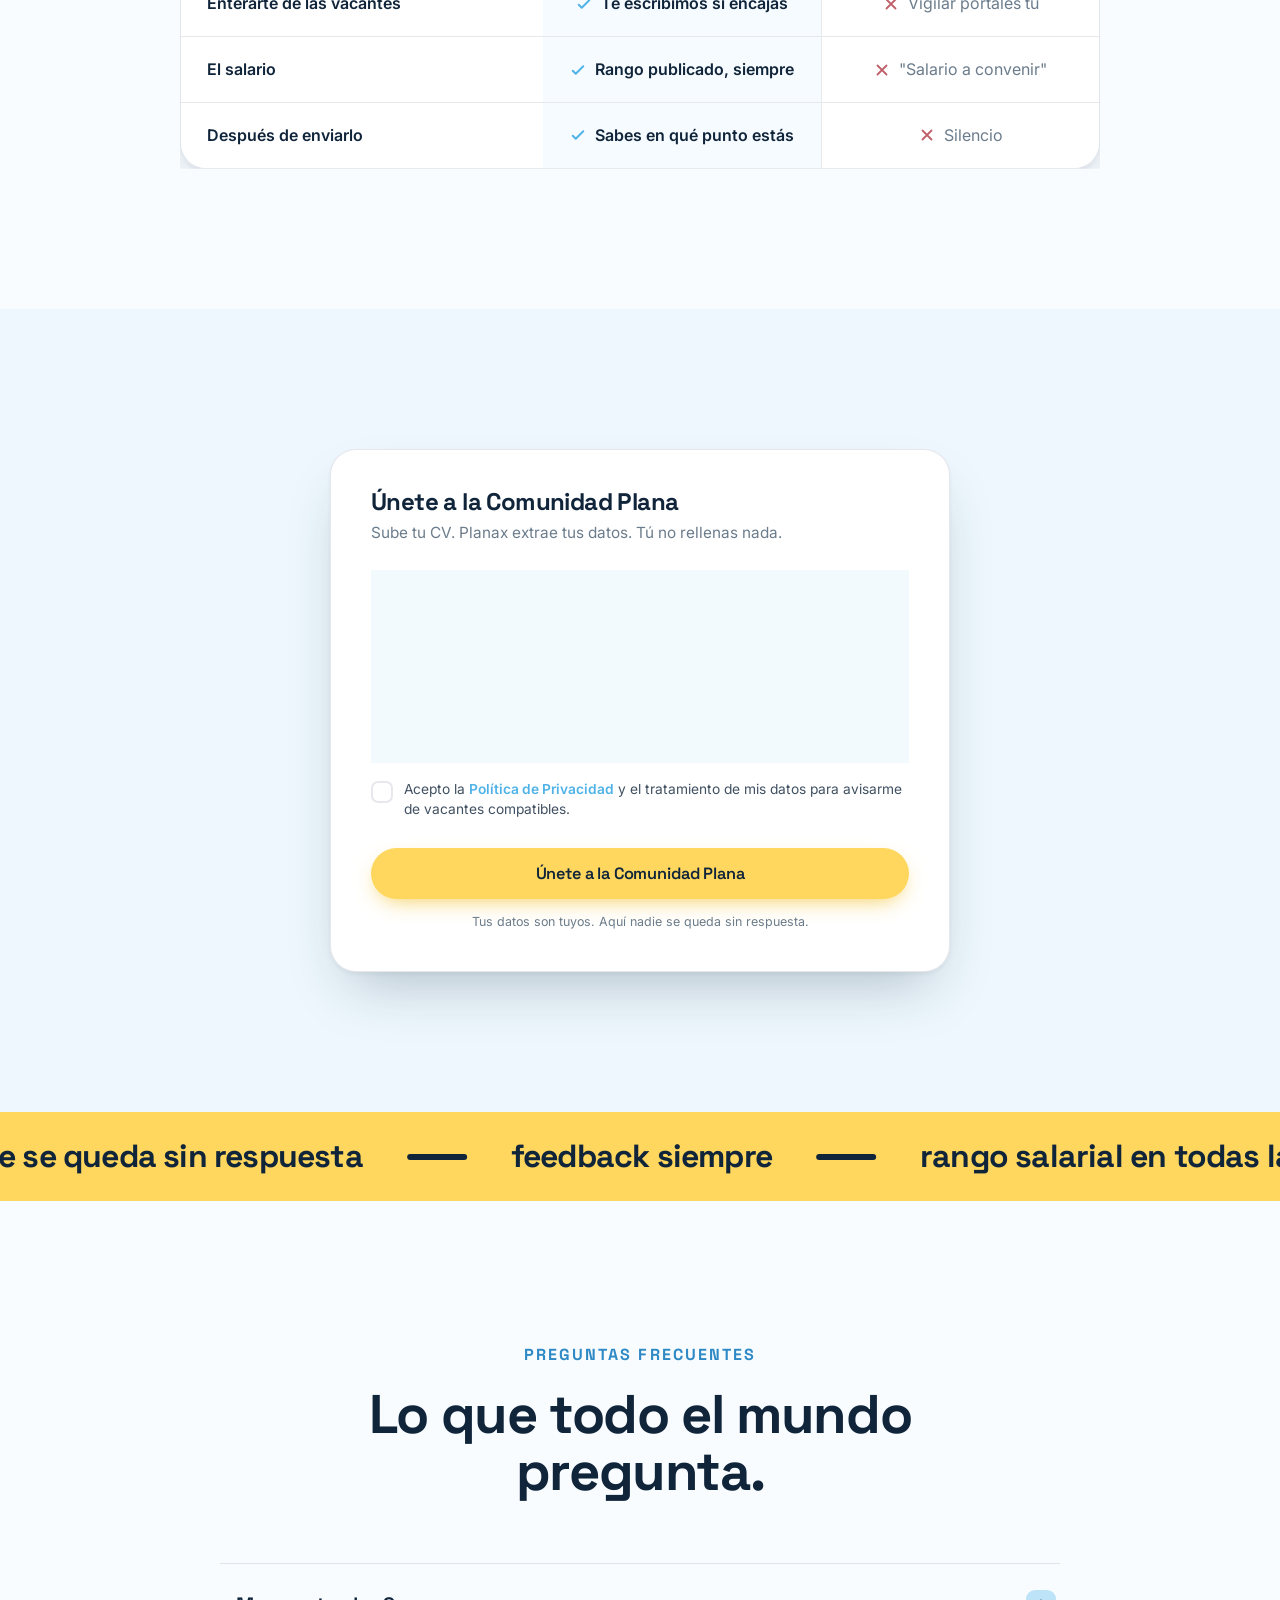
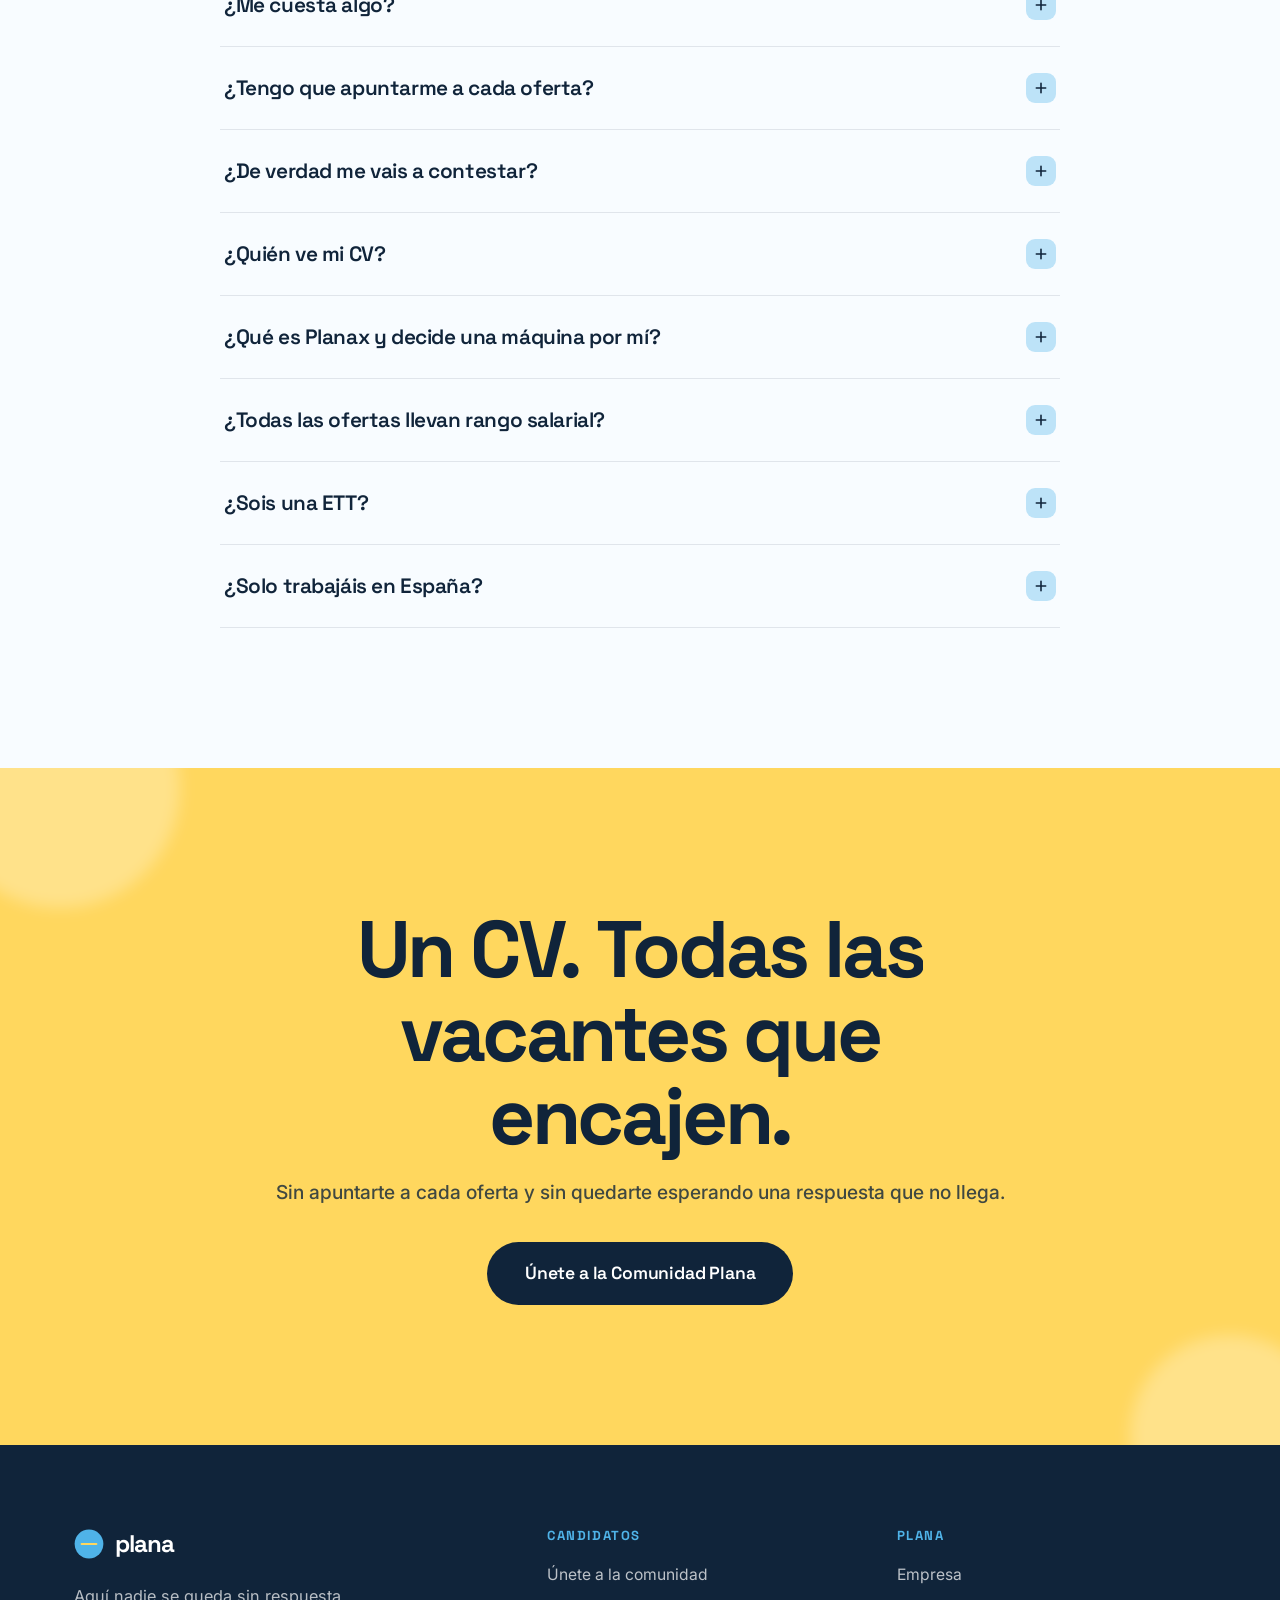
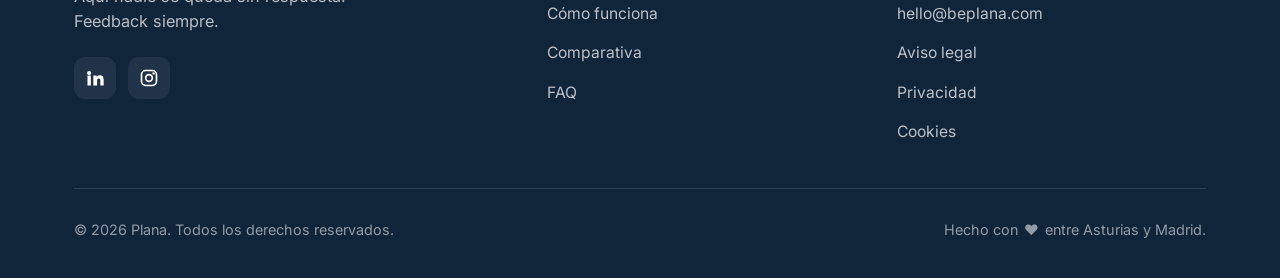
==== commit f39562a1: "Estratosfera pasa a Crucero, fuera los guiones de los titulos El tercer pack se llama Crucero: tarje" ====
--- a/comunidad/index.html
+++ b/comunidad/index.html
@@ -3587,7 +3587,7 @@
 <!-- ============ NAV ============ -->
 <header class="nav" id="top">
   <div class="nav-inner">
-    <a href="#top" class="logo" aria-label="Plana, inicio">
+    <a href="../" class="logo" aria-label="Plana, inicio">
       <svg class="iso" viewBox="0 0 100 100" aria-hidden="true">
         <circle cx="50" cy="50" r="48" fill="#4FB3E8"/>
         <rect x="22" y="46.5" width="56" height="7" rx="3.5" fill="#FFD75E"/>
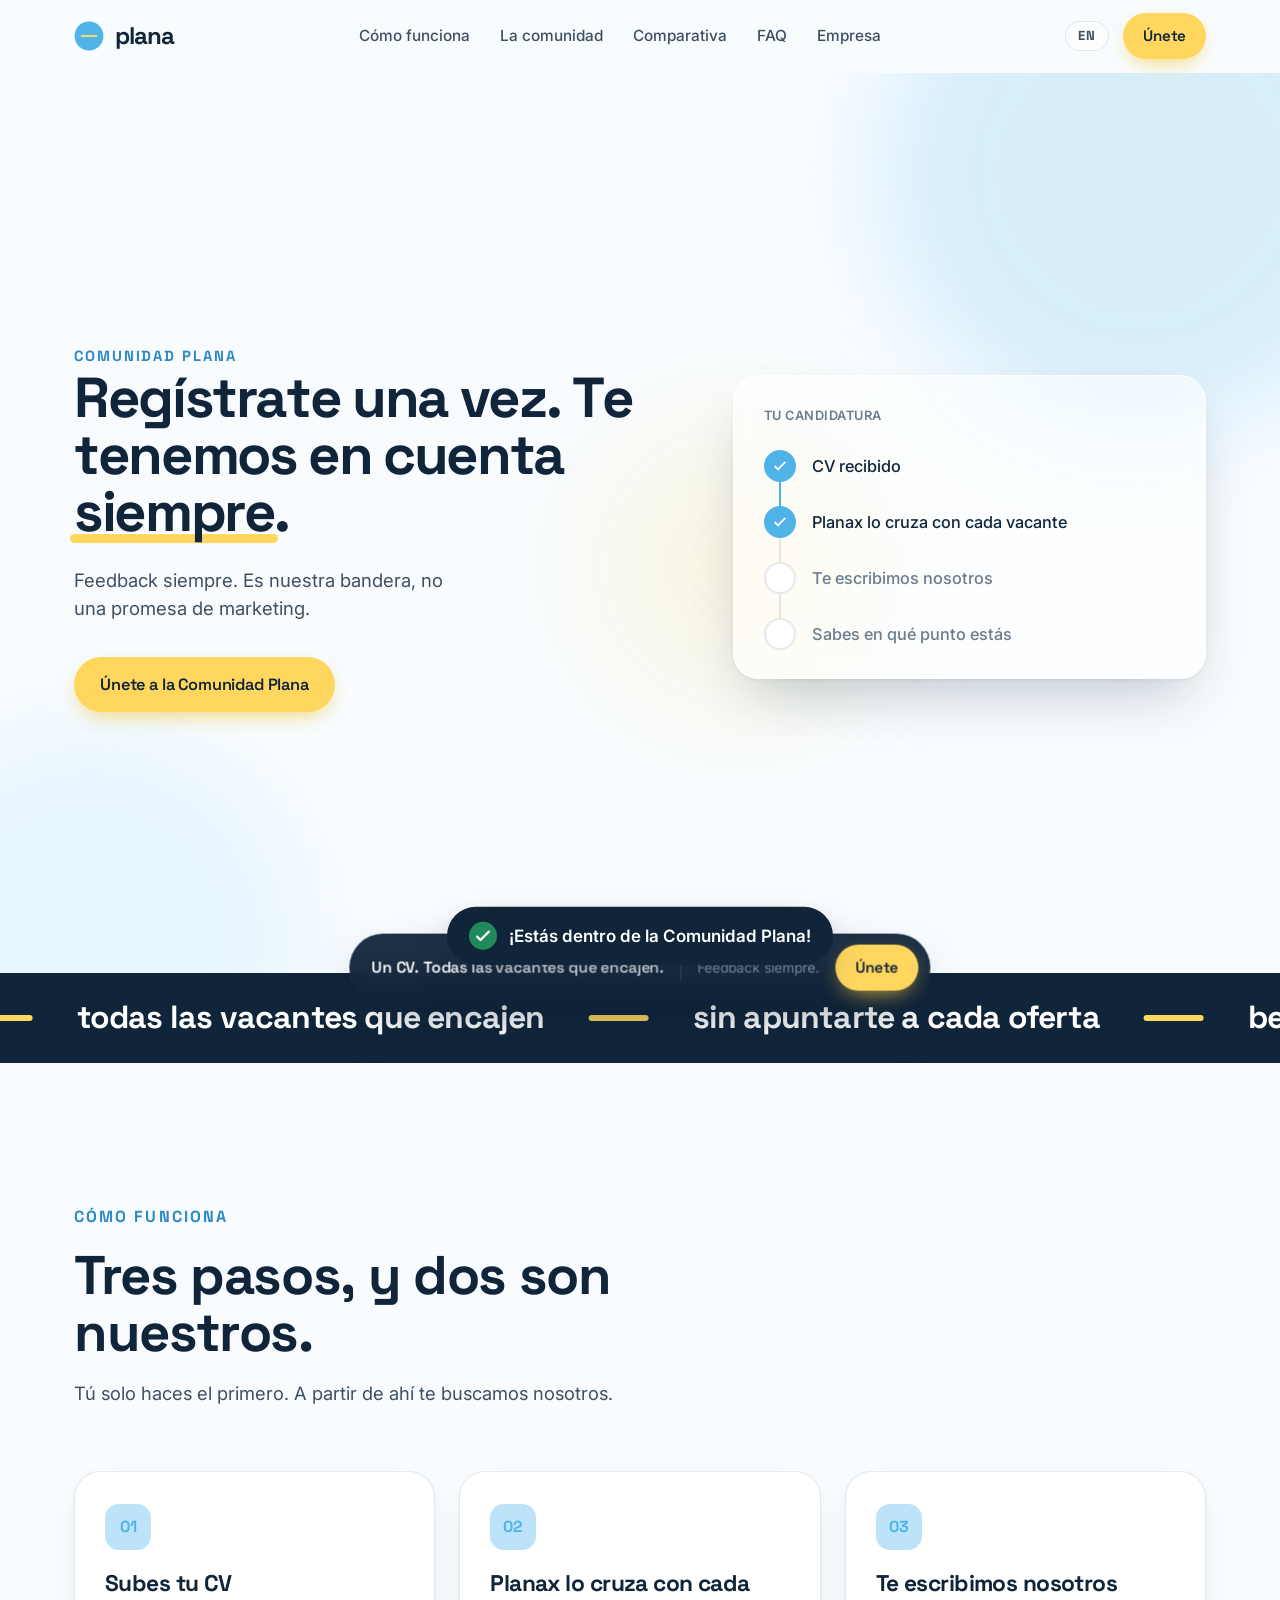
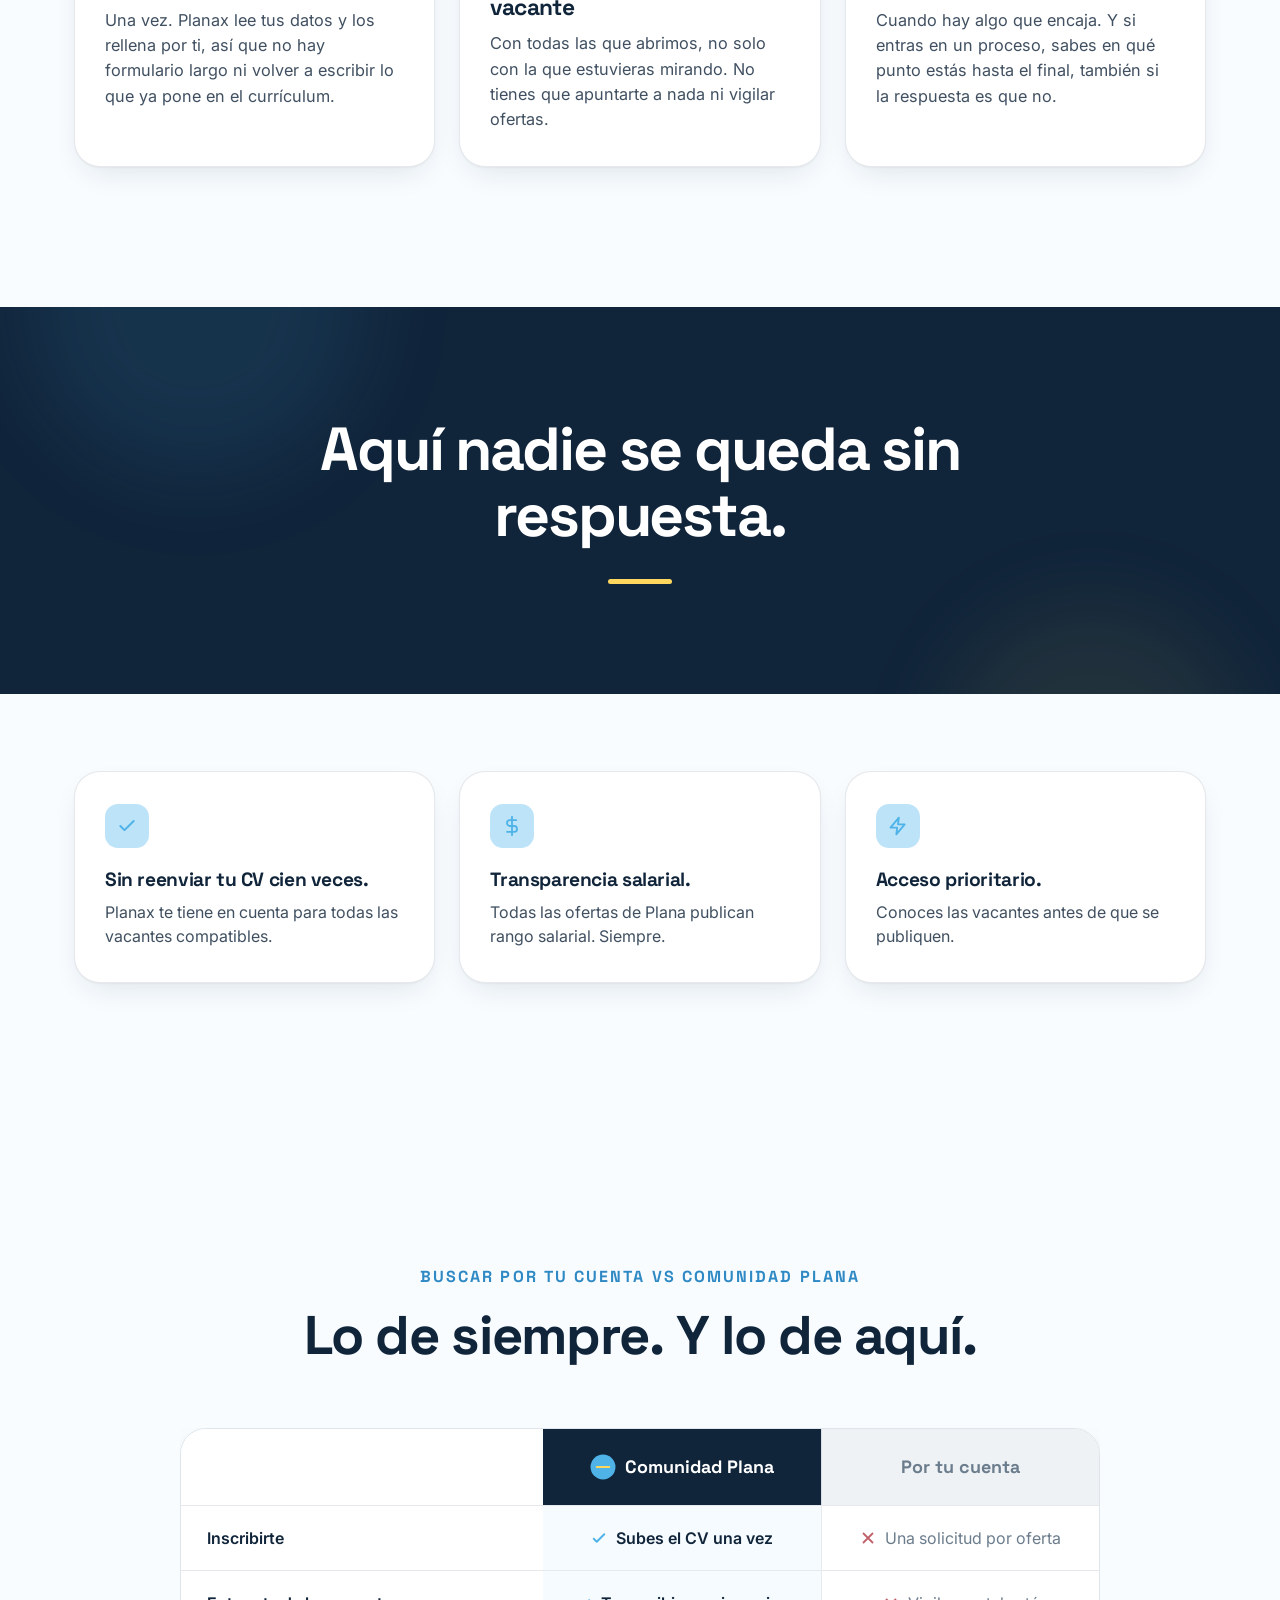
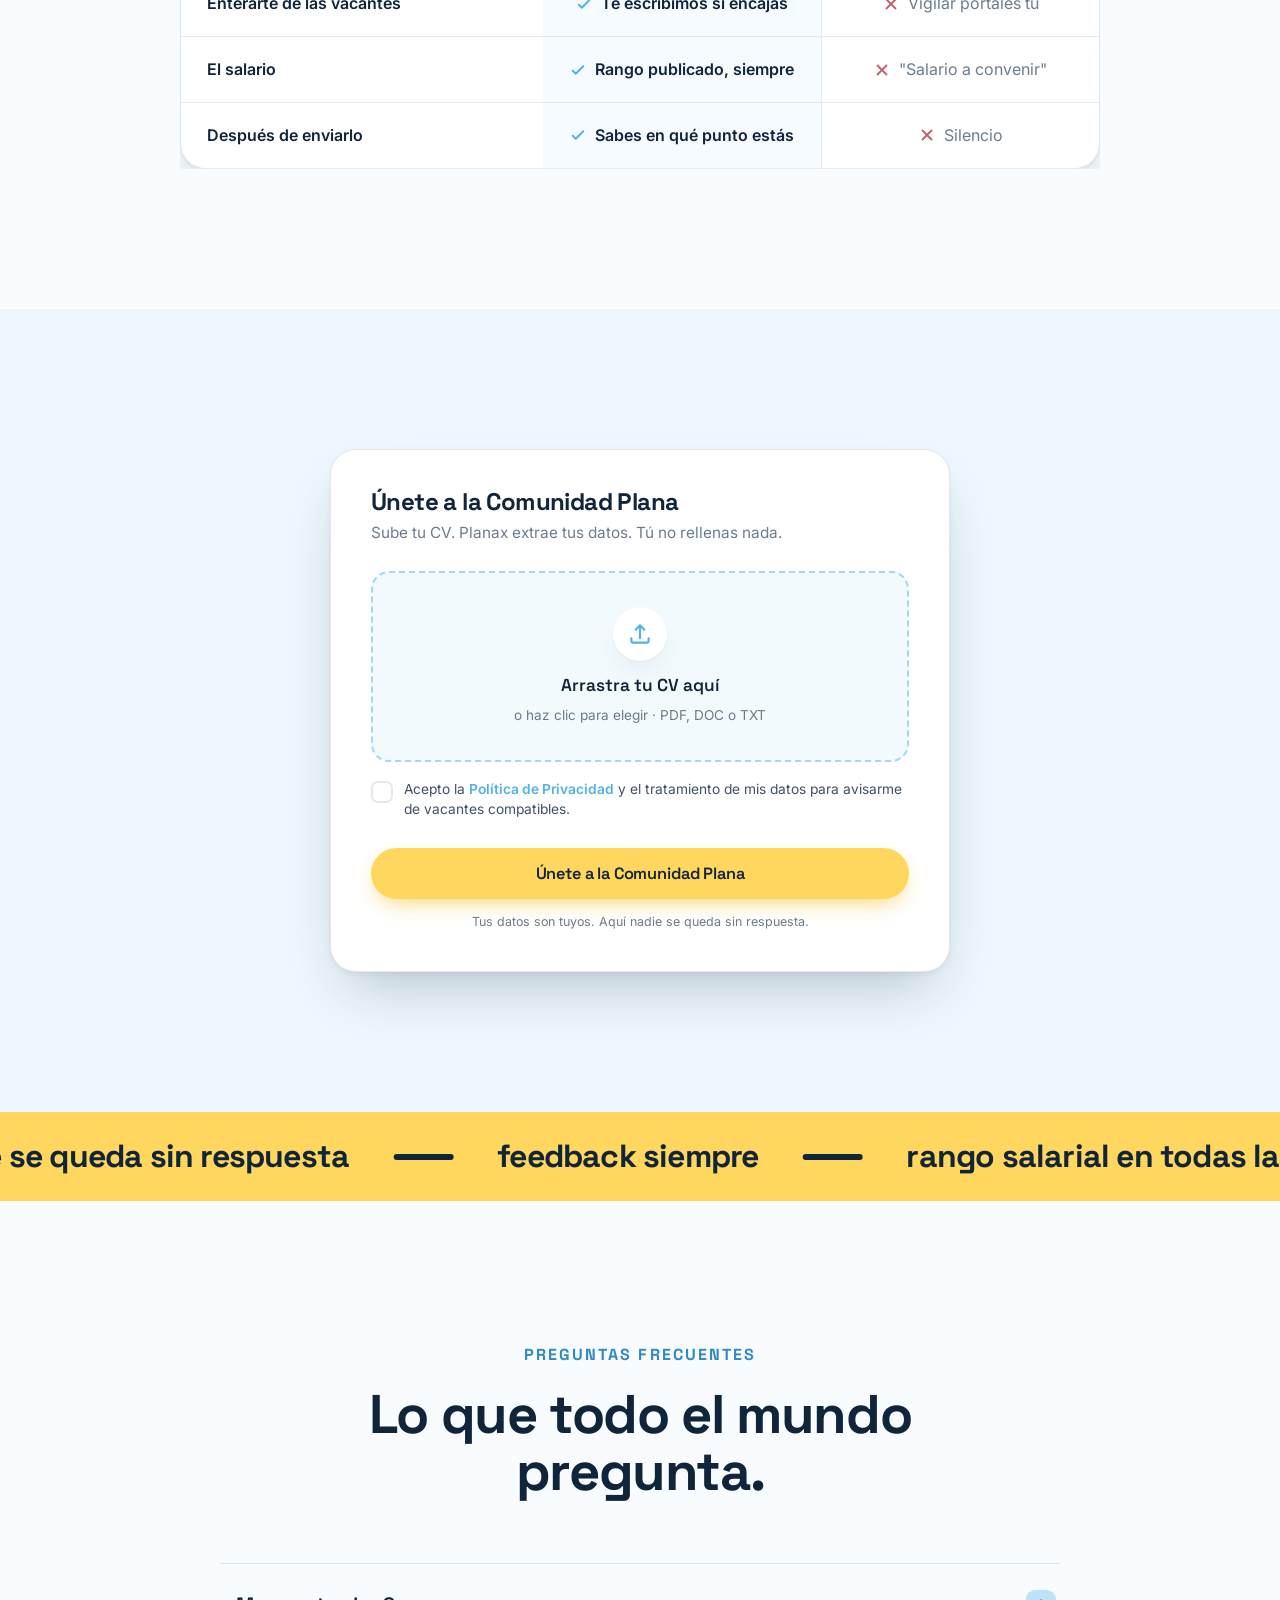
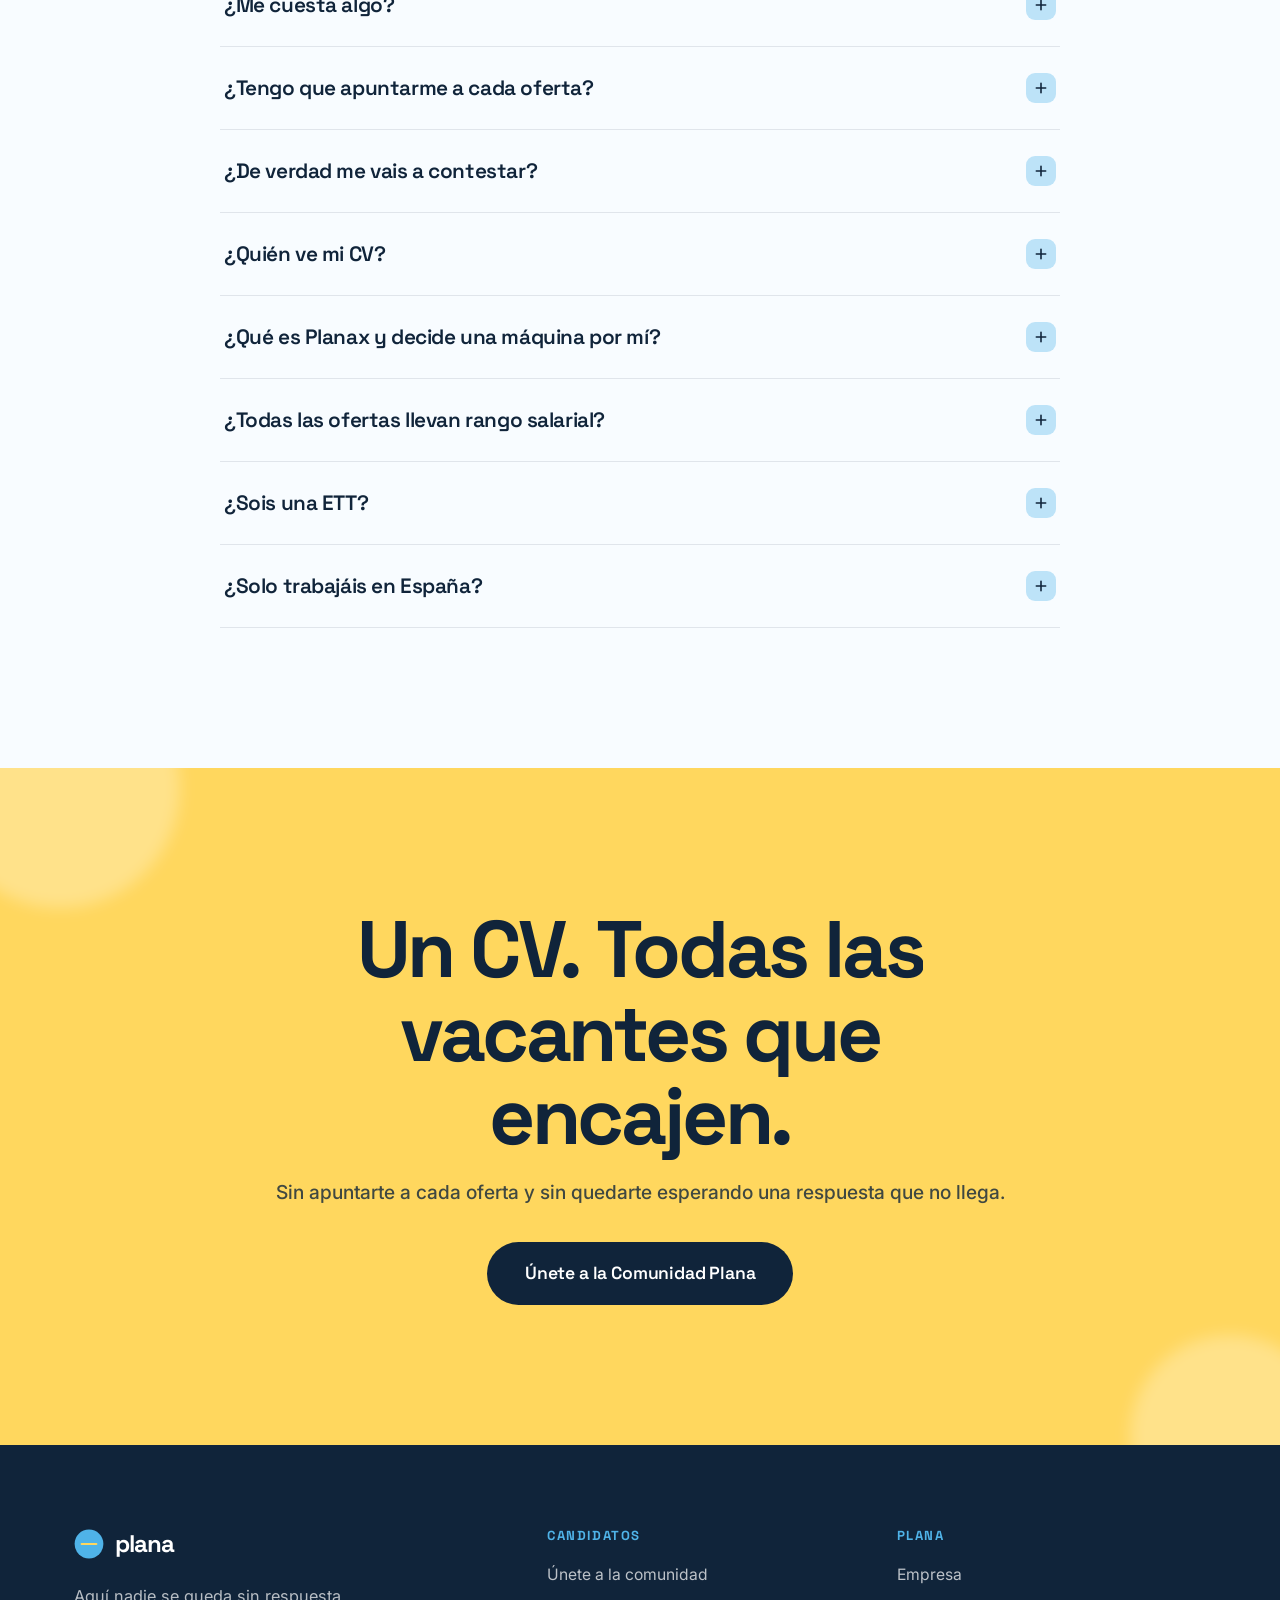
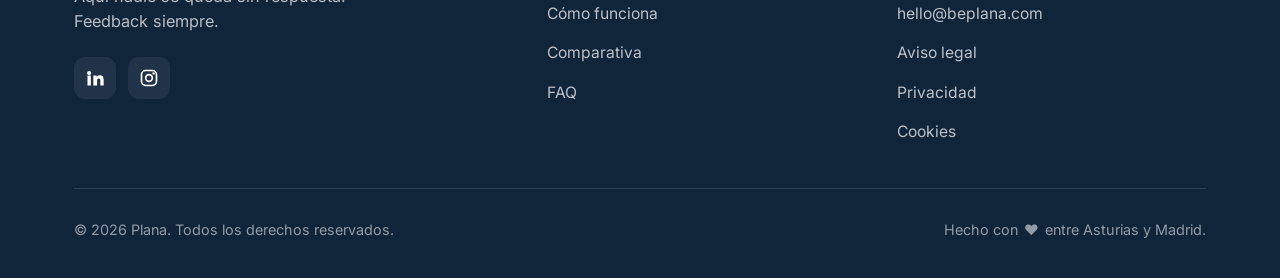
==== commit f306efb8: "El logo lleva a la home, arriba del todo El ancla #top estaba en la cabecera, que es sticky: saltar " ====
--- a/comunidad/index.html
+++ b/comunidad/index.html
@@ -3585,7 +3585,7 @@
 <body>
 
 <!-- ============ NAV ============ -->
-<header class="nav" id="top">
+<header class="nav">
   <div class="nav-inner">
     <a href="../" class="logo" aria-label="Plana, inicio">
       <svg class="iso" viewBox="0 0 100 100" aria-hidden="true">
@@ -3870,7 +3870,7 @@
   <div class="wrap">
     <div class="foot-top">
       <div class="foot-brand">
-        <a href="#top" class="logo neg" aria-label="Plana, inicio">
+        <a href="../" class="logo neg" aria-label="Plana, inicio">
           <svg class="iso" viewBox="0 0 100 100" aria-hidden="true"><circle cx="50" cy="50" r="48" fill="#4FB3E8"/><rect x="22" y="46.5" width="56" height="7" rx="3.5" fill="#FFD75E"/></svg>
           <span class="word">plana</span>
         </a>
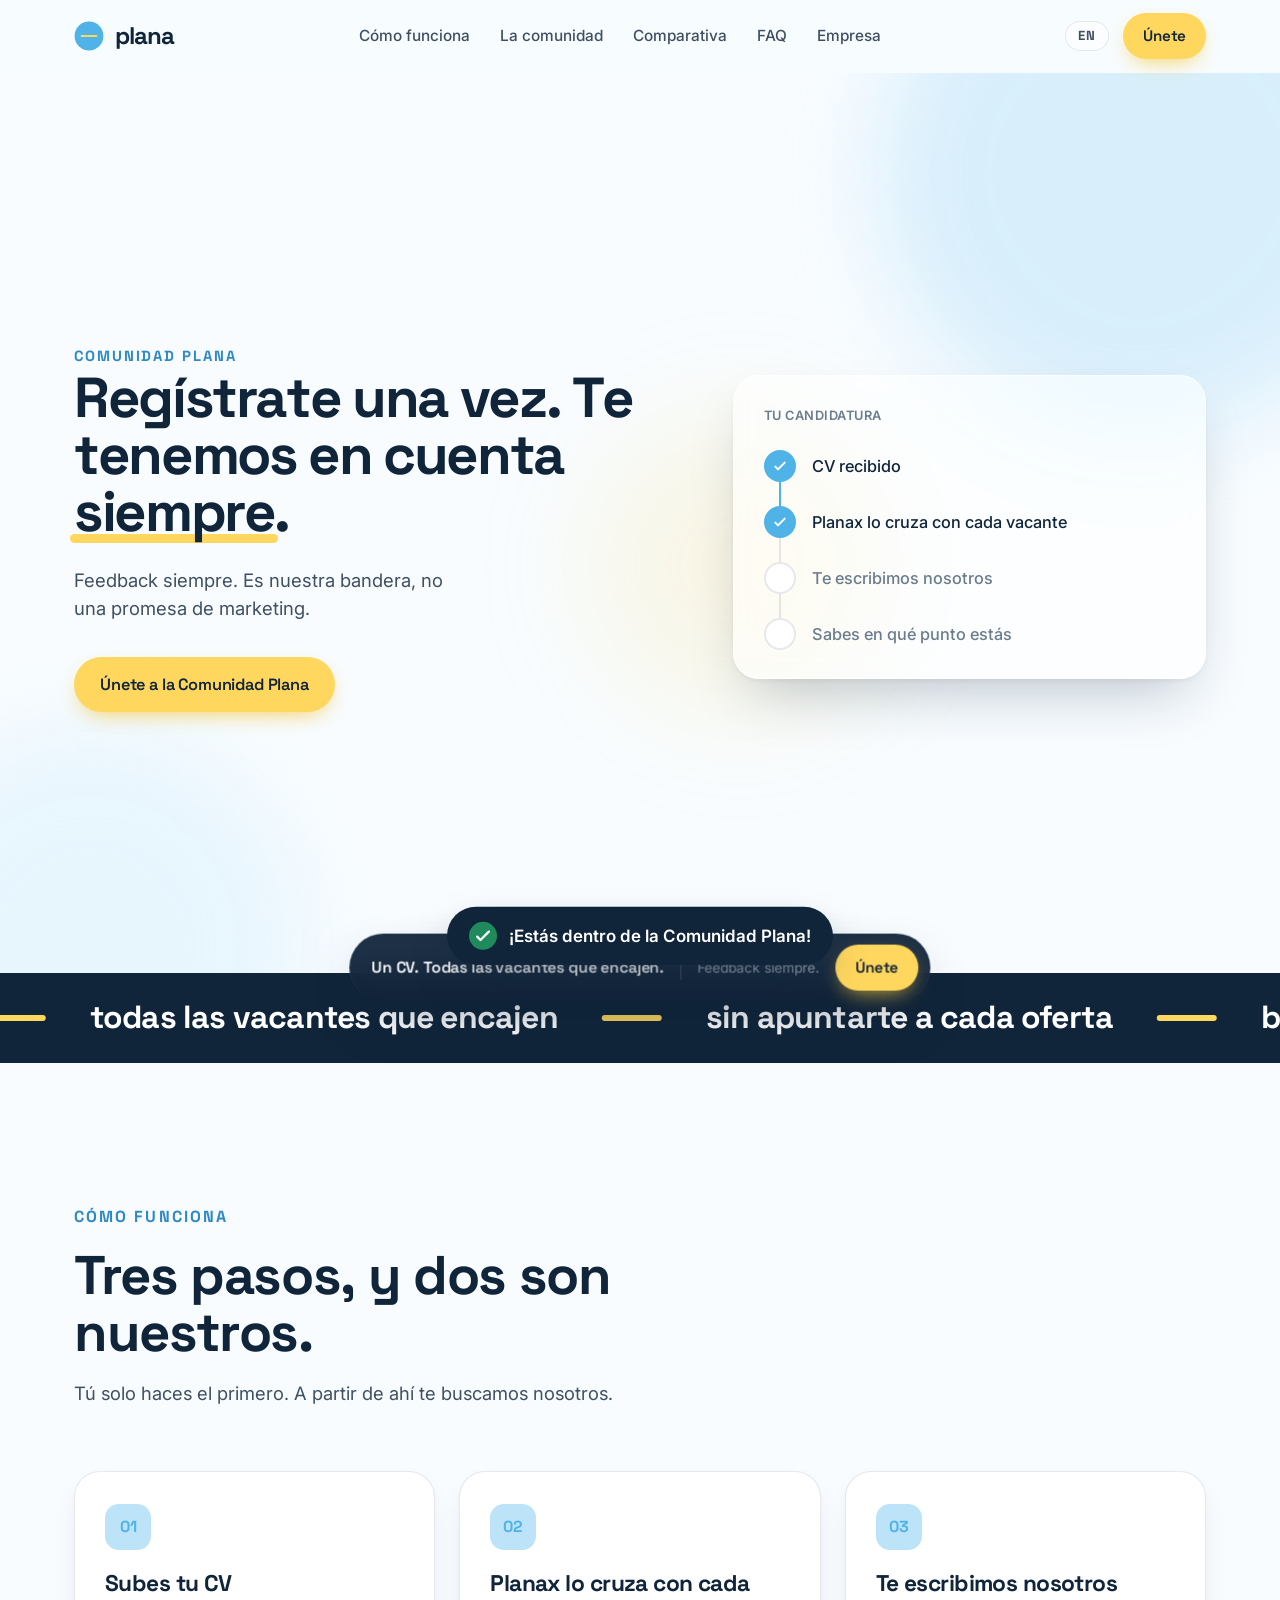
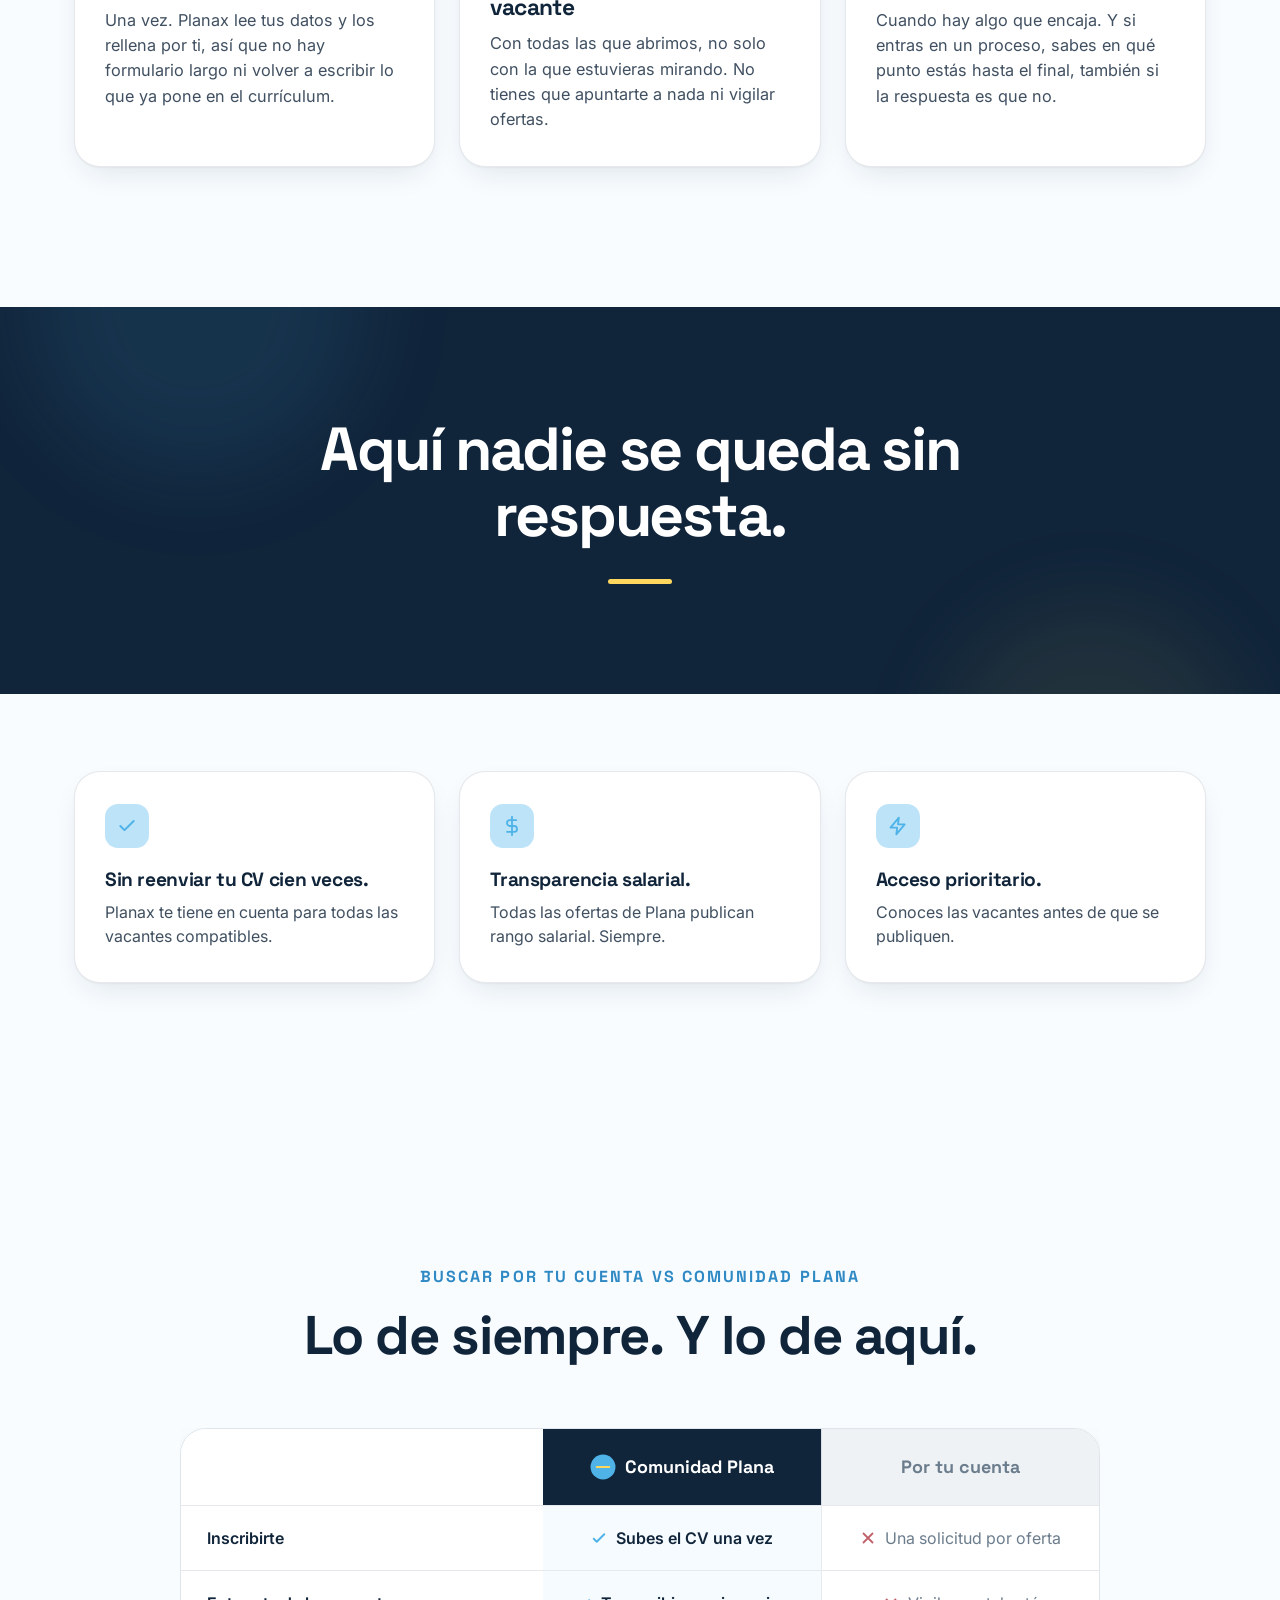
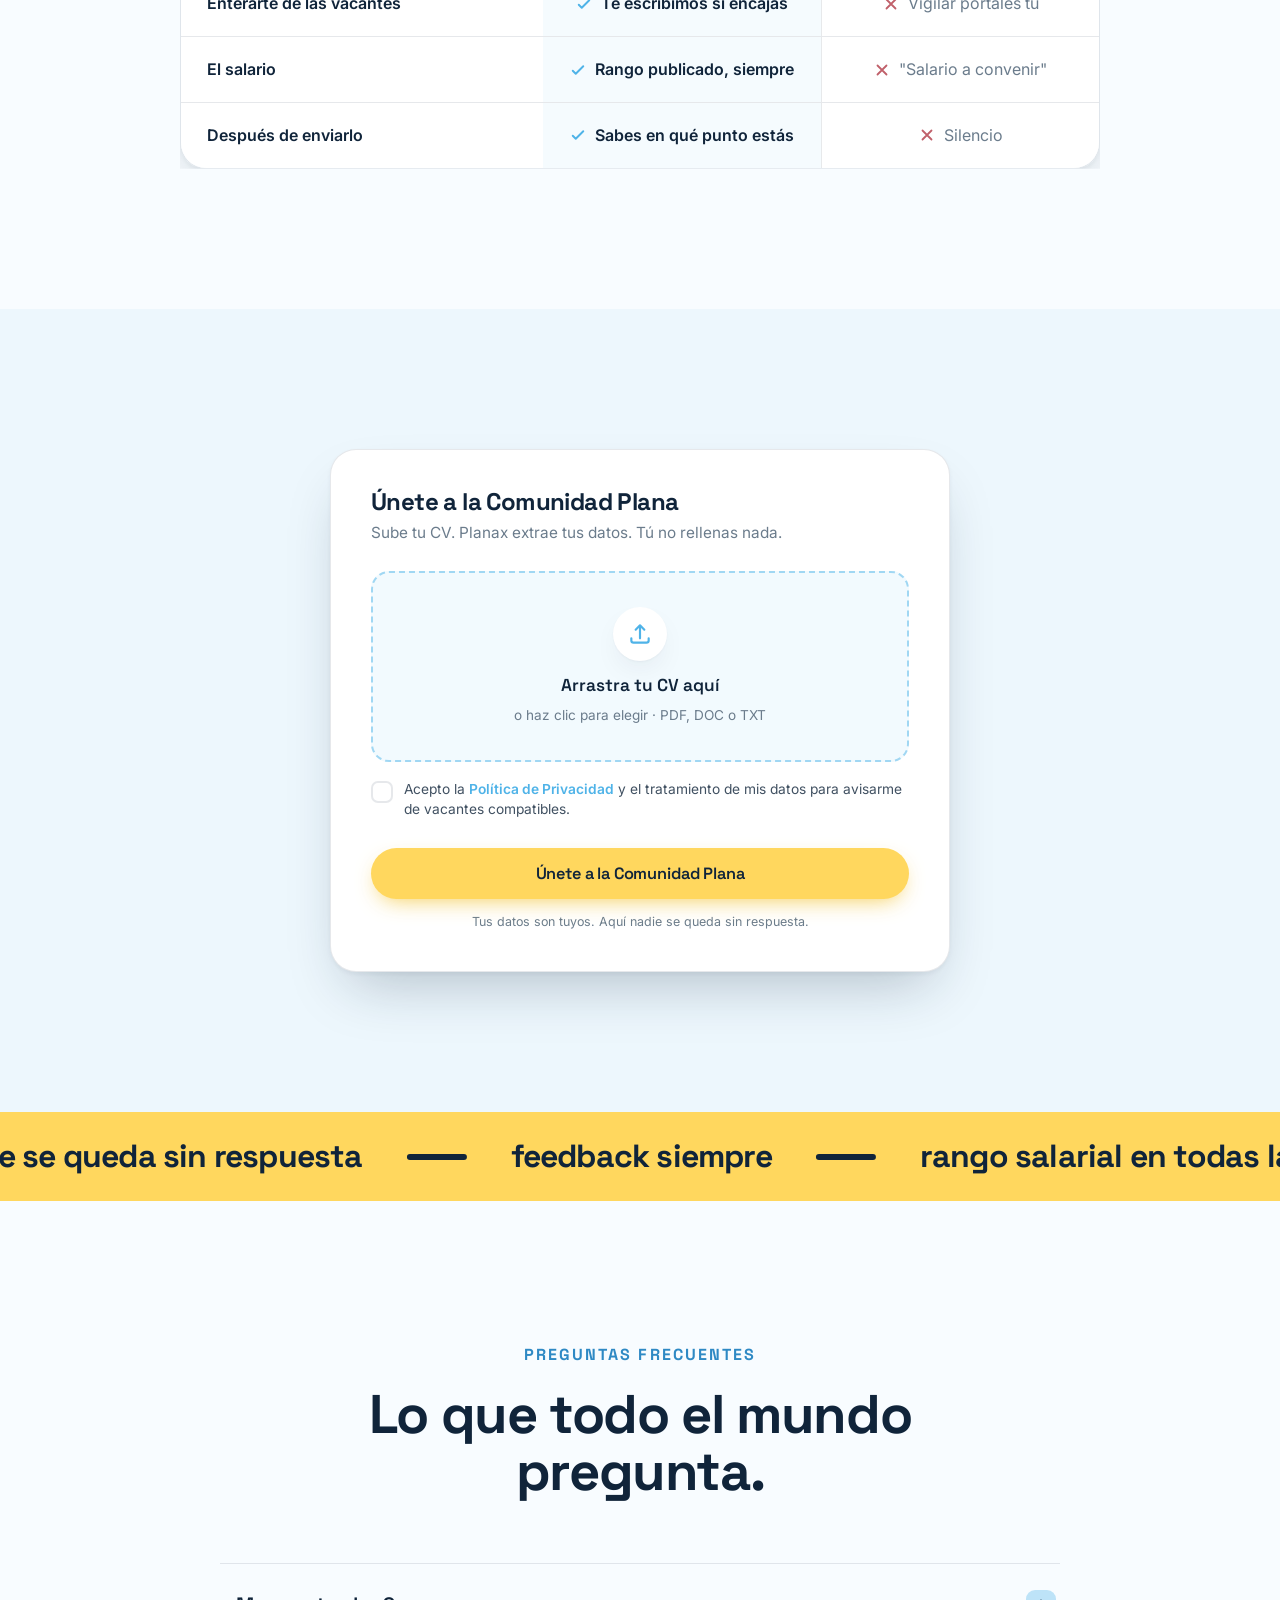
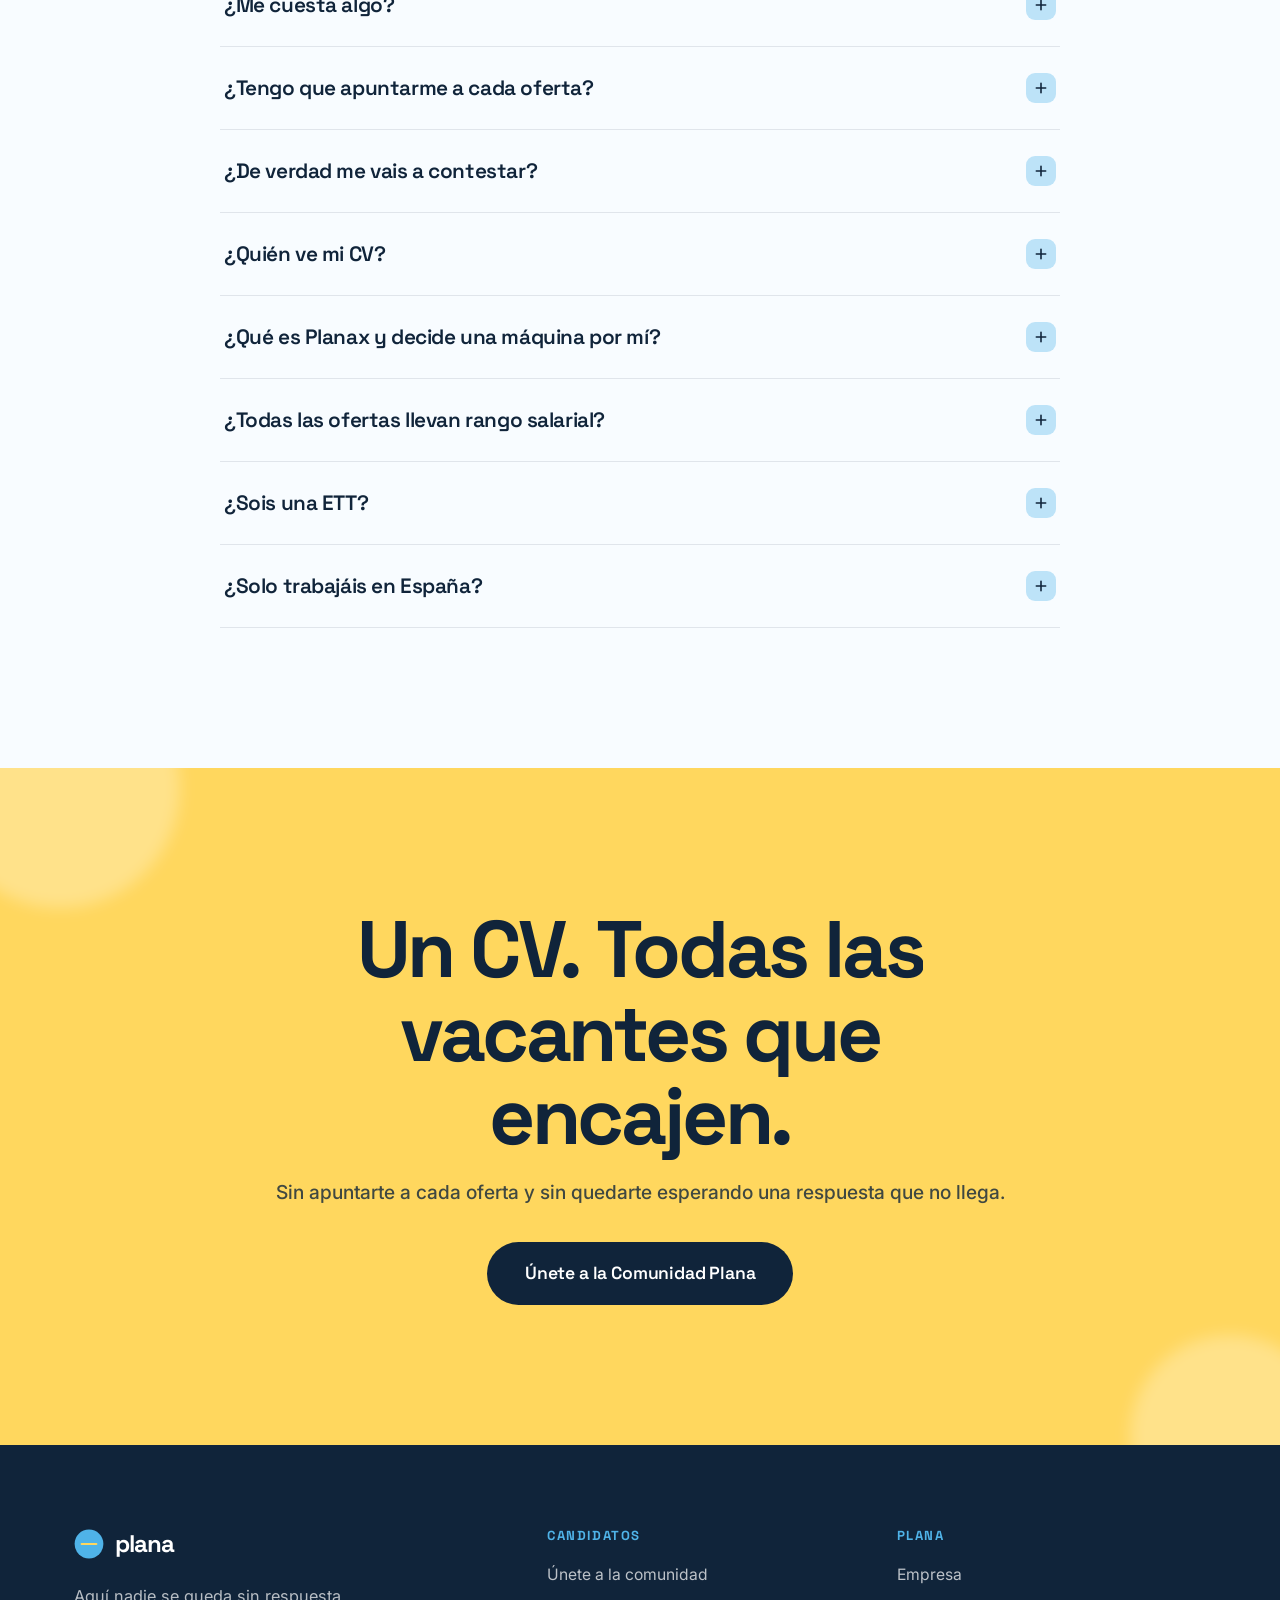
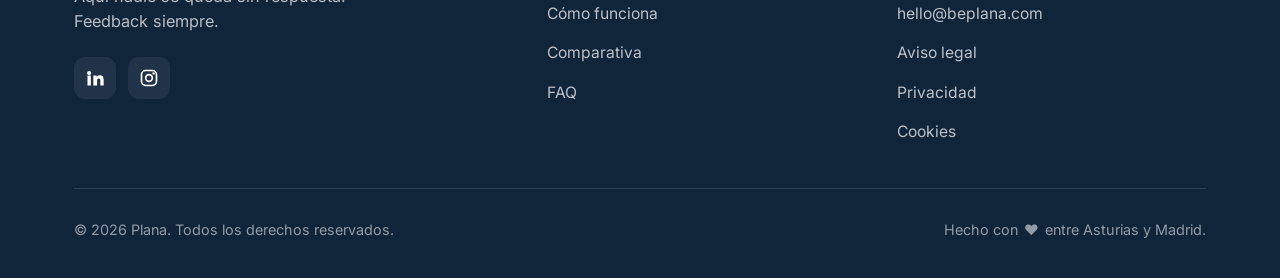
==== commit 324a2304: "CVs" ====
--- a/comunidad/index.html
+++ b/comunidad/index.html
@@ -3747,7 +3747,7 @@
 <section class="section-pad" id="unete" aria-labelledby="unete-title">
   <div class="wrap">
     <div class="unete-inner reveal">
-      <form class="com-form" id="comForm" action="https://formspree.io/f/TU_ENDPOINT" method="POST" enctype="multipart/form-data" novalidate>
+      <form class="com-form" id="comForm" action="https://formspree.io/f/moevlaqj" method="POST" enctype="multipart/form-data" novalidate>
         <h3 id="unete-title">Únete a la Comunidad Plana</h3>
         <p class="sub">Sube tu CV. Planax extrae tus datos. Tú no rellenas nada.</p>
 
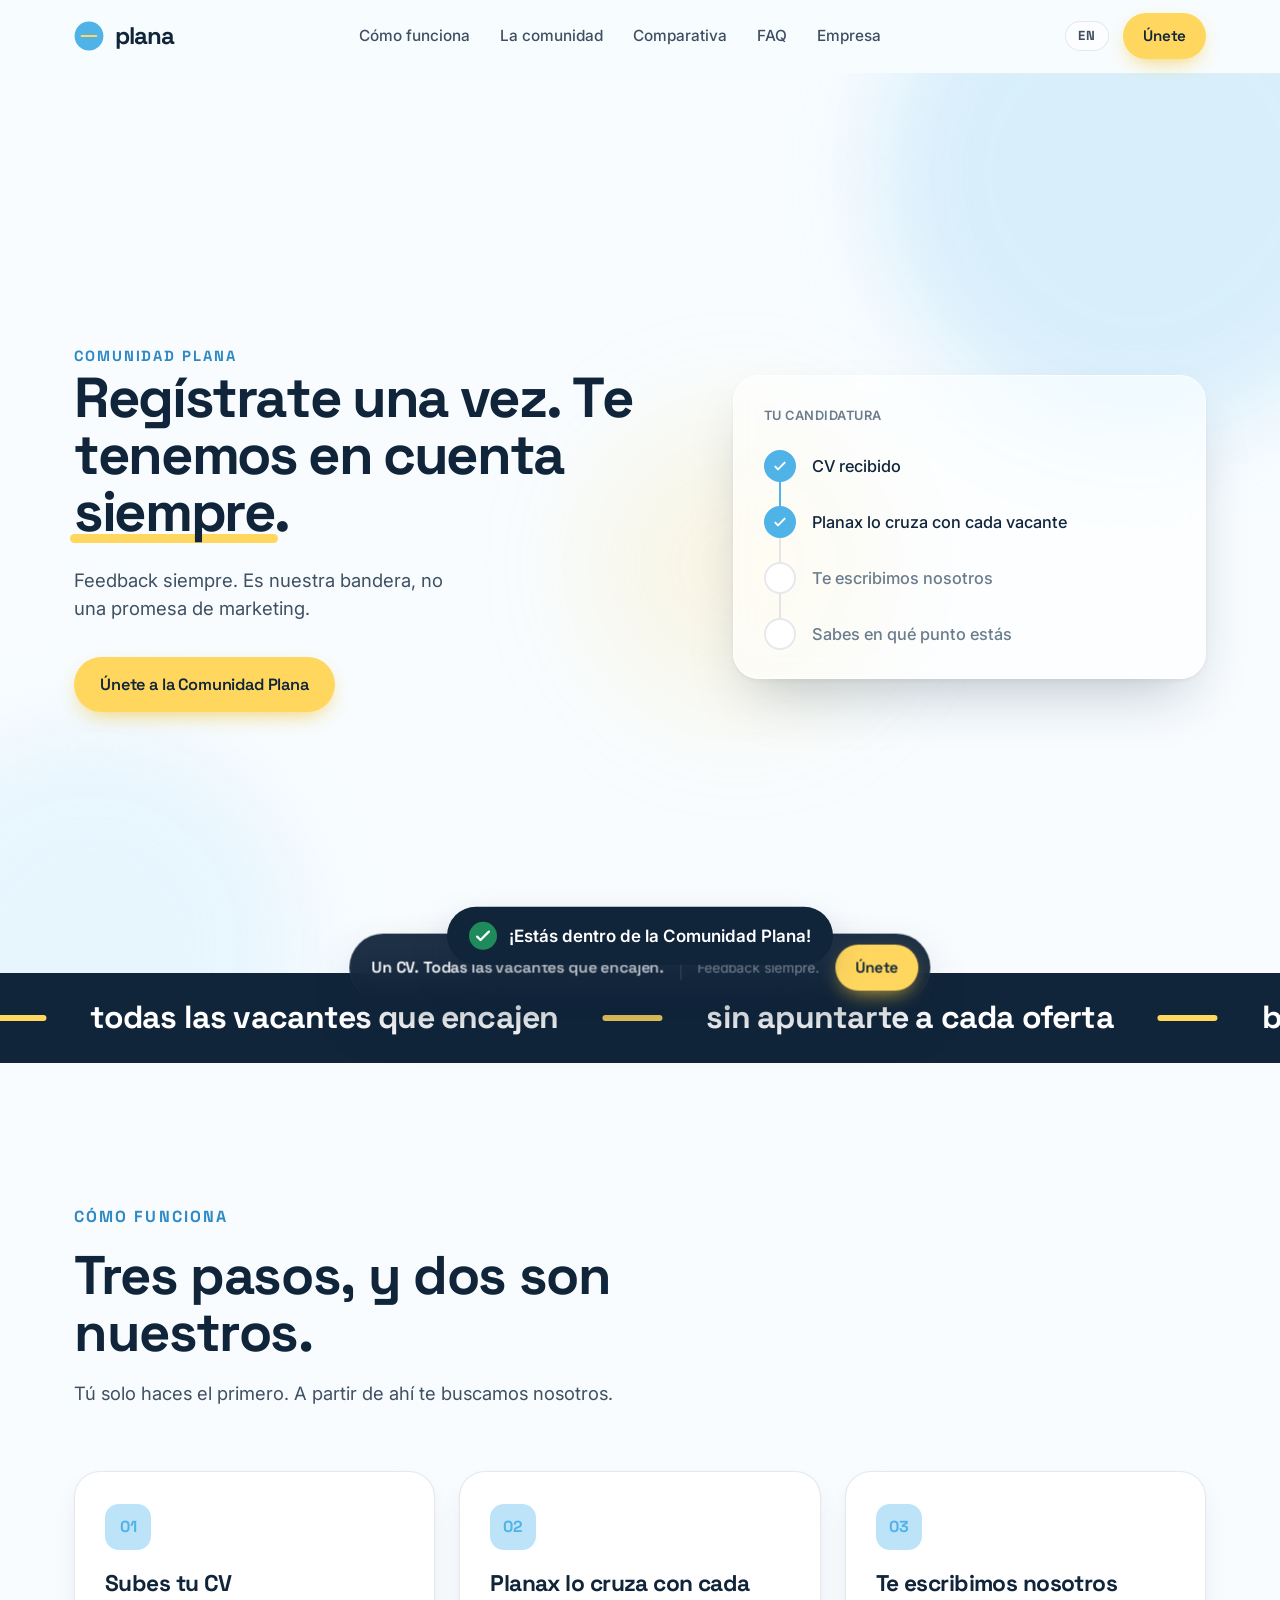
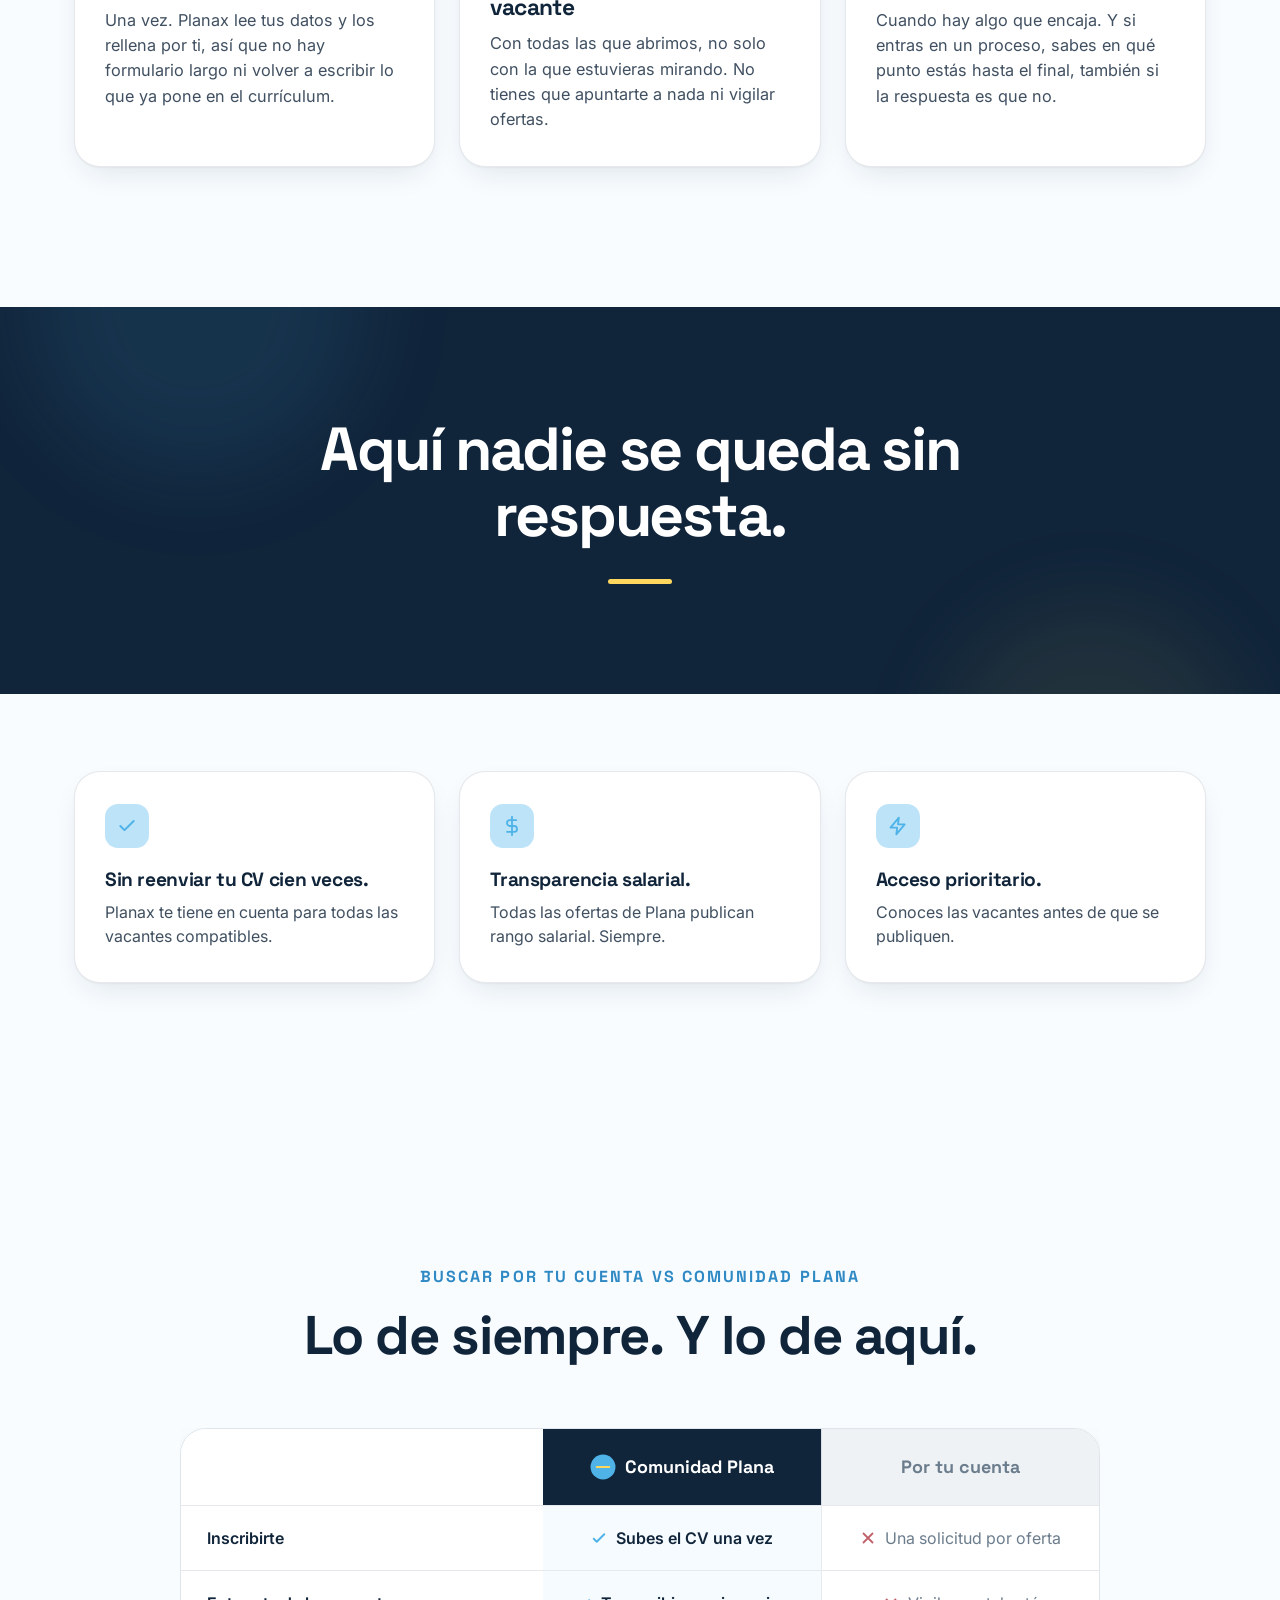
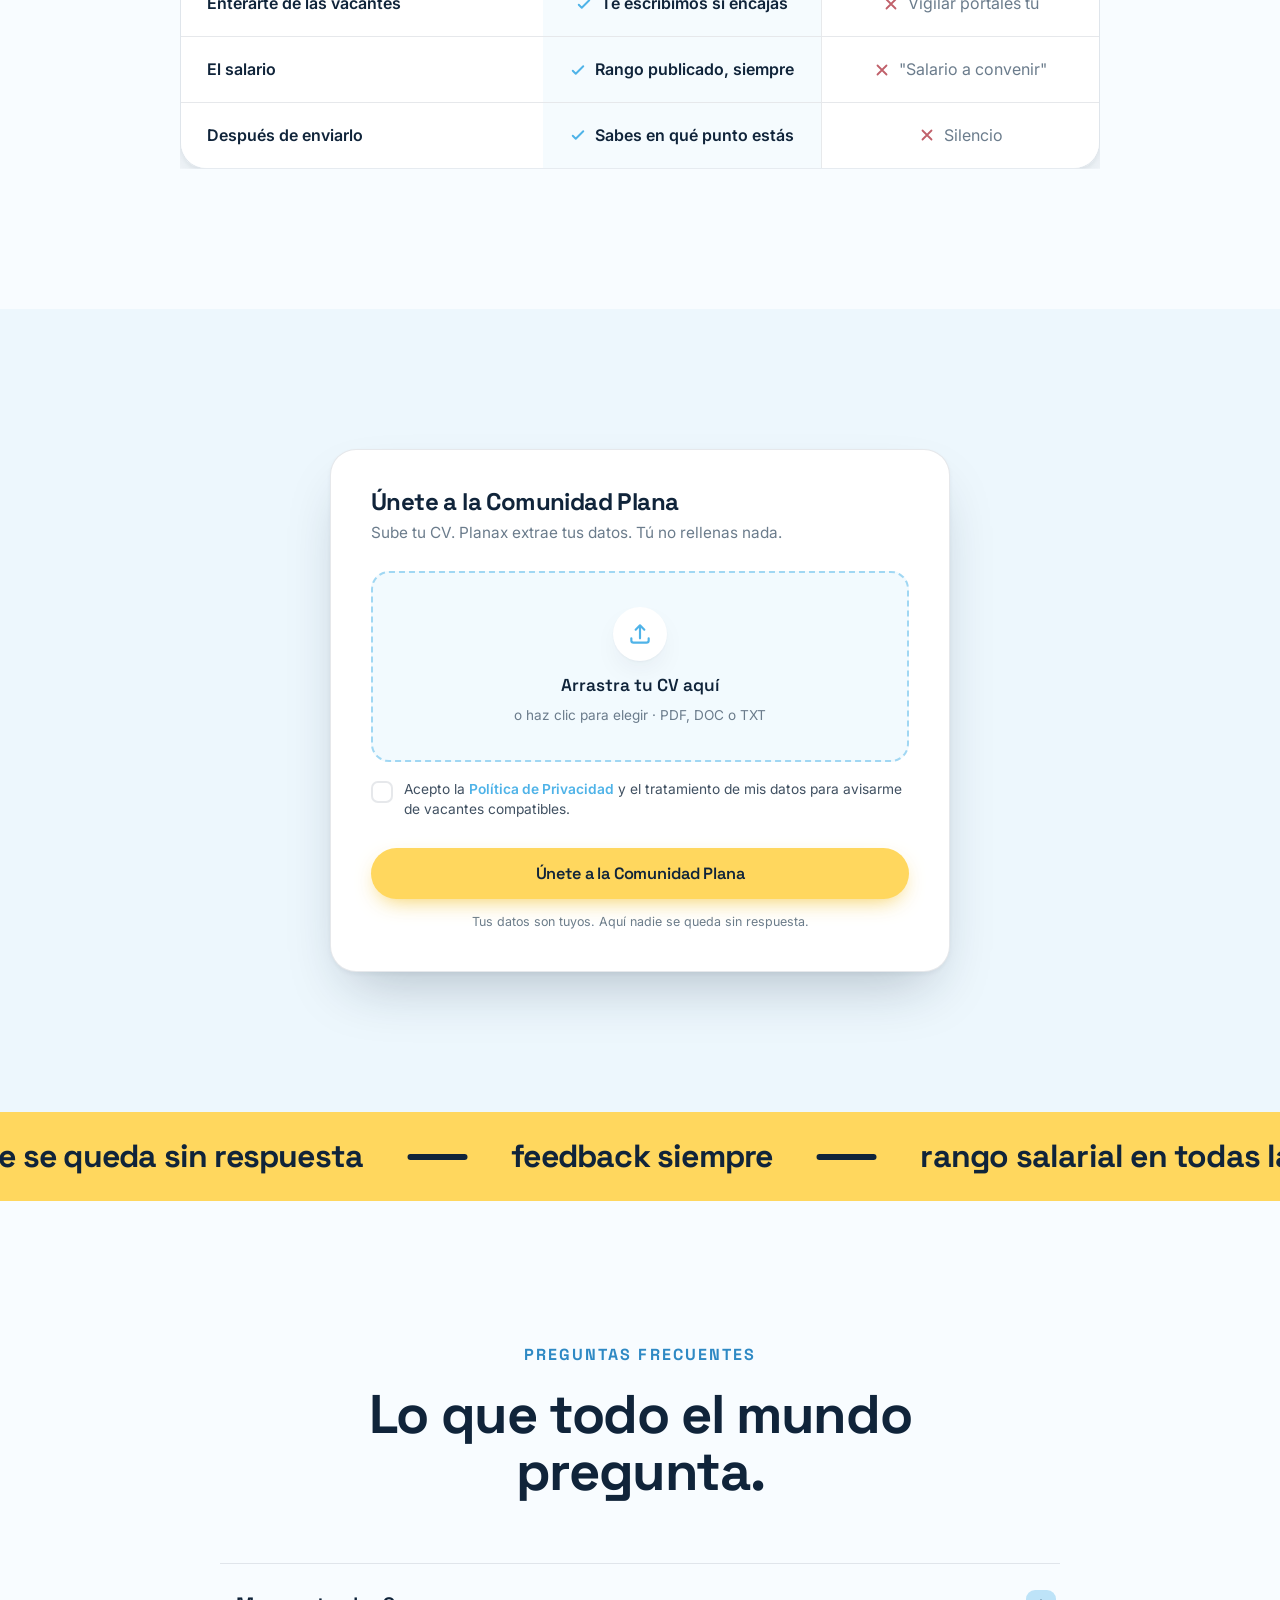
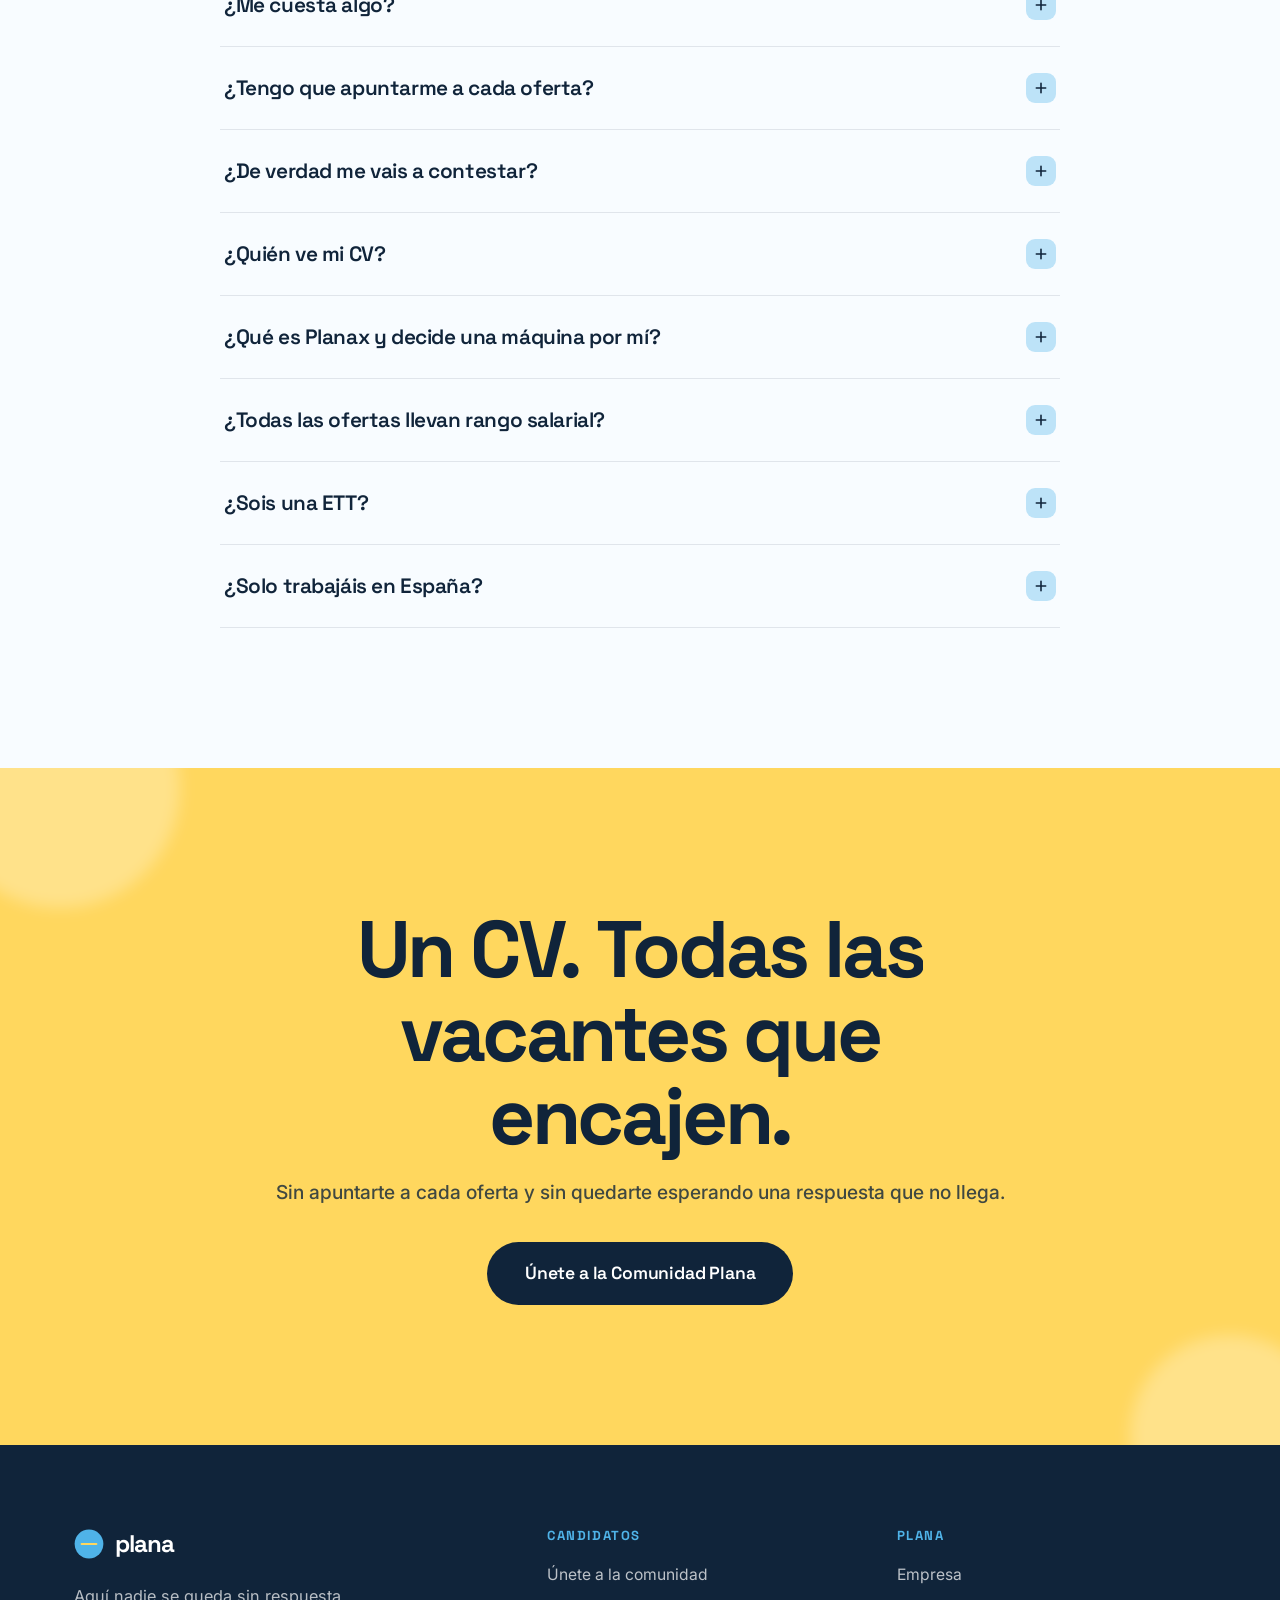
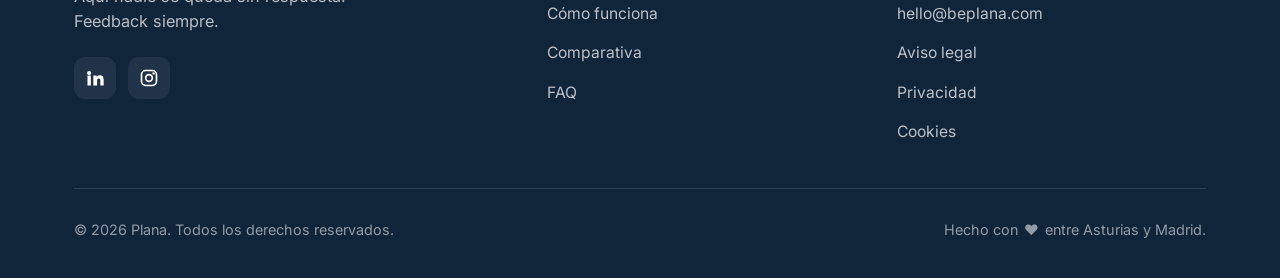
==== commit 45c0d2b4: "cvs" ====
--- a/comunidad/index.html
+++ b/comunidad/index.html
@@ -3747,12 +3747,12 @@
 <section class="section-pad" id="unete" aria-labelledby="unete-title">
   <div class="wrap">
     <div class="unete-inner reveal">
-      <form class="com-form" id="comForm" action="https://formspree.io/f/moevlaqj" method="POST" enctype="multipart/form-data" novalidate>
+      <form class="com-form" id="comForm" action="https://formspree.io/f/moevlaqj" method="POST" novalidate>
         <h3 id="unete-title">Únete a la Comunidad Plana</h3>
         <p class="sub">Sube tu CV. Planax extrae tus datos. Tú no rellenas nada.</p>
 
         <label class="dropzone" id="dropzone" for="c-cv">
-          <input type="file" id="c-cv" name="cv" accept=".pdf,.doc,.docx,.txt" hidden />
+          <input type="file" id="c-cv" accept=".pdf,.doc,.docx,.txt" hidden />
           <div class="dz-state dz-idle">
             <span class="dz-ico"><svg width="26" height="26" viewBox="0 0 24 24" fill="none"><path d="M12 16V4m0 0l-4 4m4-4l4 4" stroke="#4FB3E8" stroke-width="2" stroke-linecap="round" stroke-linejoin="round"/><path d="M4 16v2a2 2 0 002 2h12a2 2 0 002-2v-2" stroke="#4FB3E8" stroke-width="2" stroke-linecap="round"/></svg></span>
             <span class="dz-title">Arrastra tu CV aquí</span>
@@ -3907,6 +3907,7 @@
   </div>
 </footer>
 
+<script src="../portal/js/config.js"></script>
 <script src="js/dict-comunidad.js"></script>
 <script src="js/i18n.js"></script>
 <script>
@@ -4069,13 +4070,59 @@
 
     var comError = document.getElementById('comError');
     var ENDPOINT = form.getAttribute('action') || '';
-    var LISTO    = ENDPOINT && ENDPOINT.indexOf('TU_ENDPOINT') === -1;
+    /* Formspree no acepta adjuntos en el plan gratuito: el CV se sube al
+       bucket "candidaturas" de Supabase (ver supabase/candidaturas.sql) y a
+       Formspree solo le llega la ruta. La clave anon solo puede subir ahí,
+       no leer. */
+    var SB       = window.PLANA_PORTAL || {};
+    var BUCKET   = 'candidaturas';
+    var LISTO    = ENDPOINT && ENDPOINT.indexOf('TU_ENDPOINT') === -1 &&
+                   SB.supabaseUrl && SB.supabaseAnonKey;
 
     if(!LISTO){
       console.error(
-        '[Plana] El formulario de candidatura no tiene endpoint configurado (' + ENDPOINT + '). ' +
-        'Hasta que se ponga uno real, no se envía nada y se avisa al candidato.'
+        '[Plana] El formulario de candidatura no está configurado (Formspree: ' + ENDPOINT +
+        ', Supabase: ' + (SB.supabaseUrl || 'sin config') + '). ' +
+        'Hasta que lo esté, no se envía nada y se avisa al candidato.'
       );
+    }
+
+    var TIPOS = {
+      pdf:  'application/pdf',
+      doc:  'application/msword',
+      docx: 'application/vnd.openxmlformats-officedocument.wordprocessingml.document',
+      txt:  'text/plain'
+    };
+
+    function subirCV(file){
+      var ext  = (file.name.match(/\.([^.]+)$/) || [])[1];
+      ext = ext ? ext.toLowerCase() : '';
+      var tipo = TIPOS[ext] || file.type;
+      var base = file.name.replace(/\.[^.]+$/, '')
+        .normalize('NFD').replace(/[\u0300-\u036f]/g, '')
+        .replace(/[^A-Za-z0-9]+/g, '-').replace(/^-+|-+$/g, '')
+        .slice(0, 60) || 'cv';
+      var id = (window.crypto && crypto.randomUUID) ? crypto.randomUUID()
+             : Date.now().toString(36) + Math.random().toString(36).slice(2);
+      var ruta = new Date().toISOString().slice(0, 10) + '/' + id + '-' + base + (ext ? '.' + ext : '');
+
+      return fetch(SB.supabaseUrl + '/storage/v1/object/' + BUCKET + '/' + ruta, {
+        method: 'POST',
+        headers: {
+          'apikey': SB.supabaseAnonKey,
+          'Authorization': 'Bearer ' + SB.supabaseAnonKey,
+          'Content-Type': tipo,
+          'x-upsert': 'false'
+        },
+        body: file
+      }).then(function(r){
+        if(!r.ok){
+          return r.text().then(function(t){
+            throw new Error('Supabase HTTP ' + r.status + ' ' + t);
+          });
+        }
+        return ruta;
+      });
     }
 
     function fallo(msg){
@@ -4226,12 +4273,19 @@
       boton.disabled = true;
       boton.textContent = 'Enviando…';
 
-      fetch(ENDPOINT, {
-        method: 'POST',
-        body: new FormData(form),
-        headers: { 'Accept': 'application/json' }
+      var archivo = cv.files[0];
+
+      subirCV(archivo).then(function(ruta){
+        var datos = new FormData(form);
+        datos.append('cv_archivo', archivo.name);
+        datos.append('cv_ruta', BUCKET + '/' + ruta);
+        return fetch(ENDPOINT, {
+          method: 'POST',
+          body: datos,
+          headers: { 'Accept': 'application/json' }
+        });
       }).then(function(r){
-        if(!r.ok) throw new Error('HTTP ' + r.status);
+        if(!r.ok) throw new Error('Formspree HTTP ' + r.status);
         toastUp();
         form.reset();
         setState('idle');
